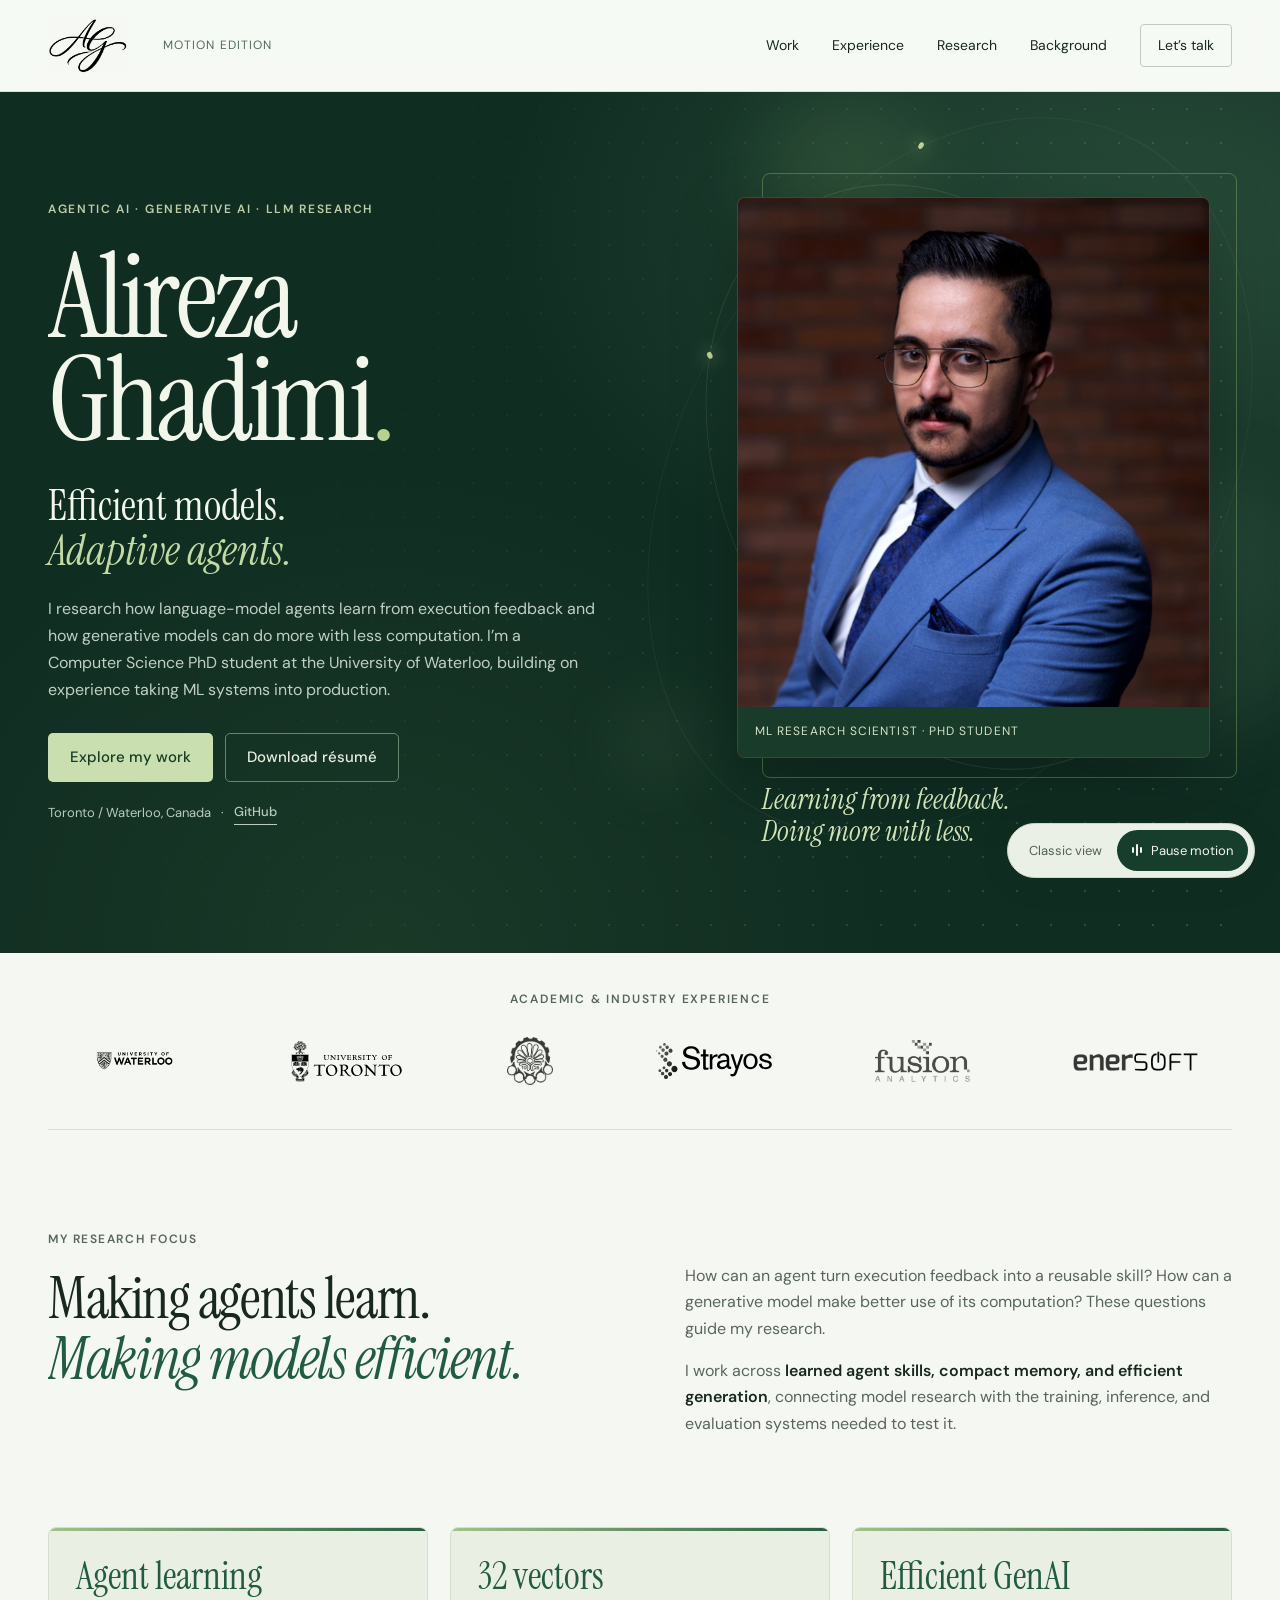
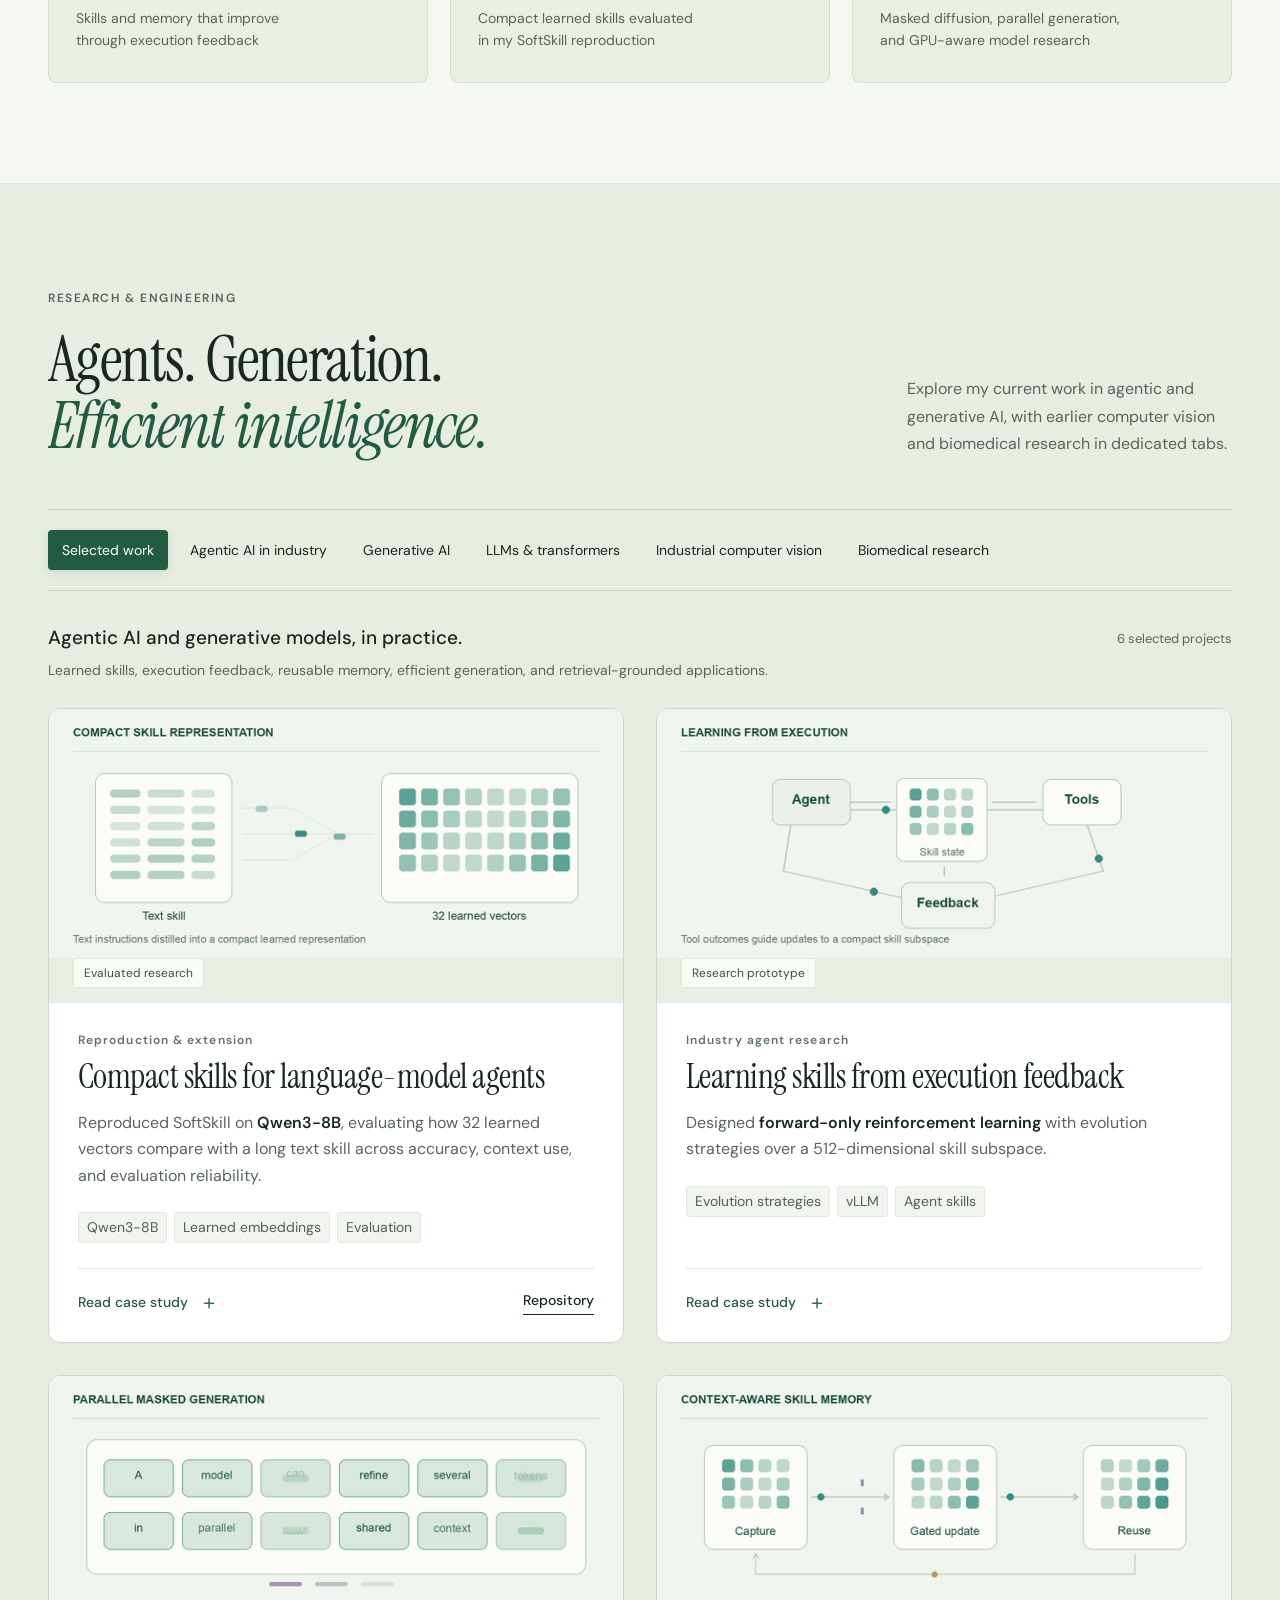
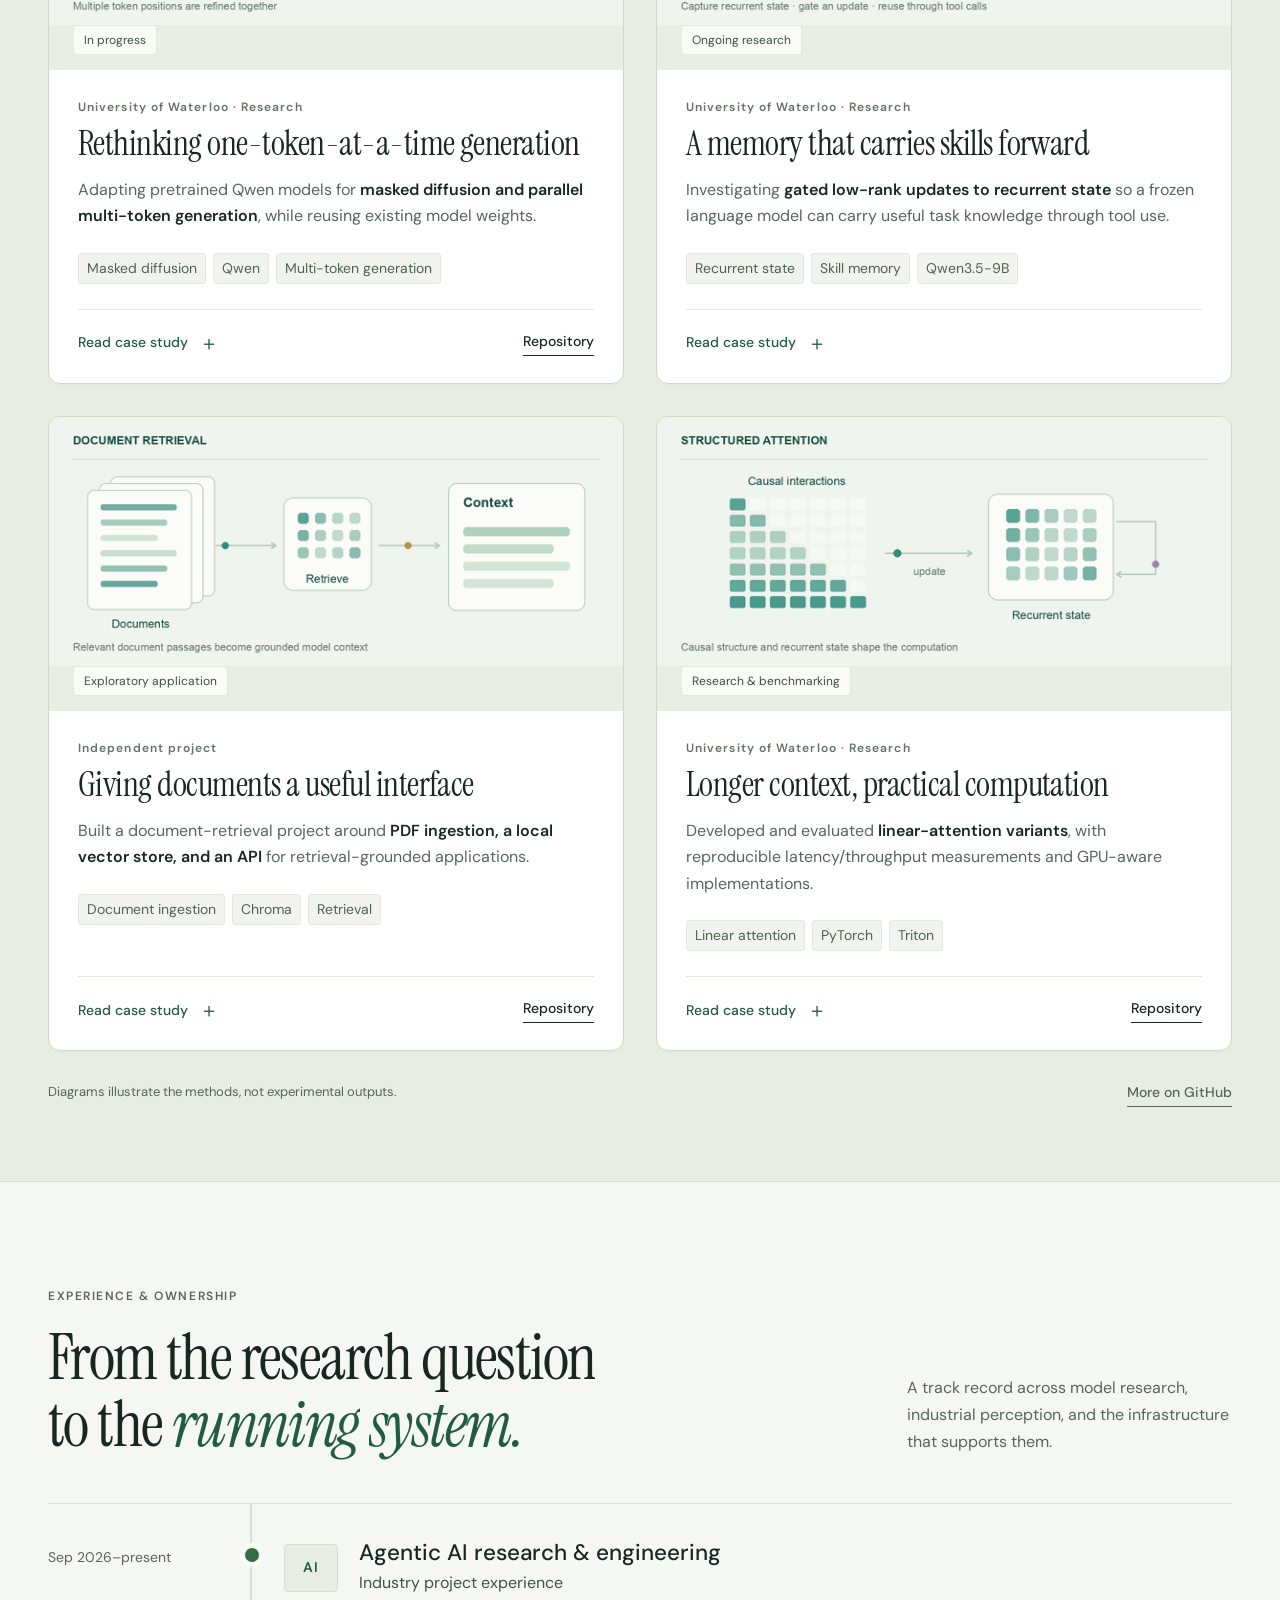
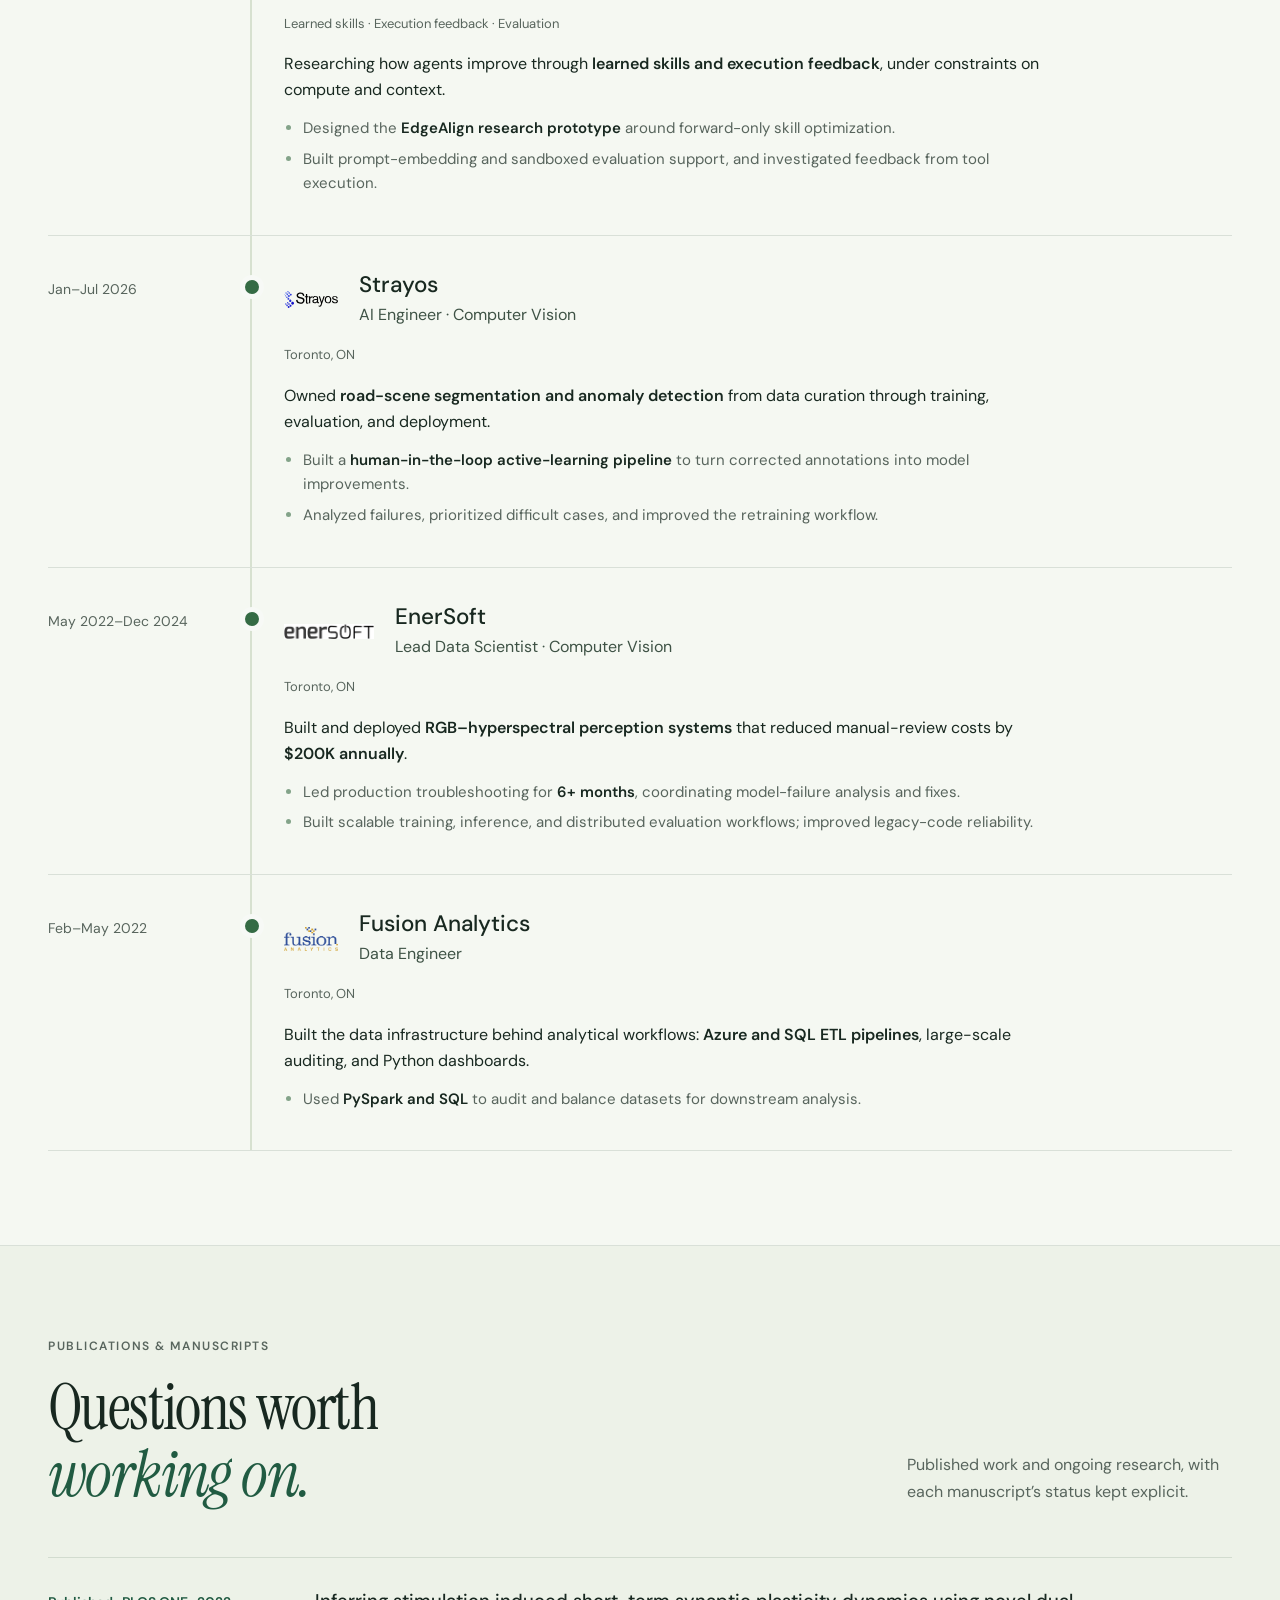
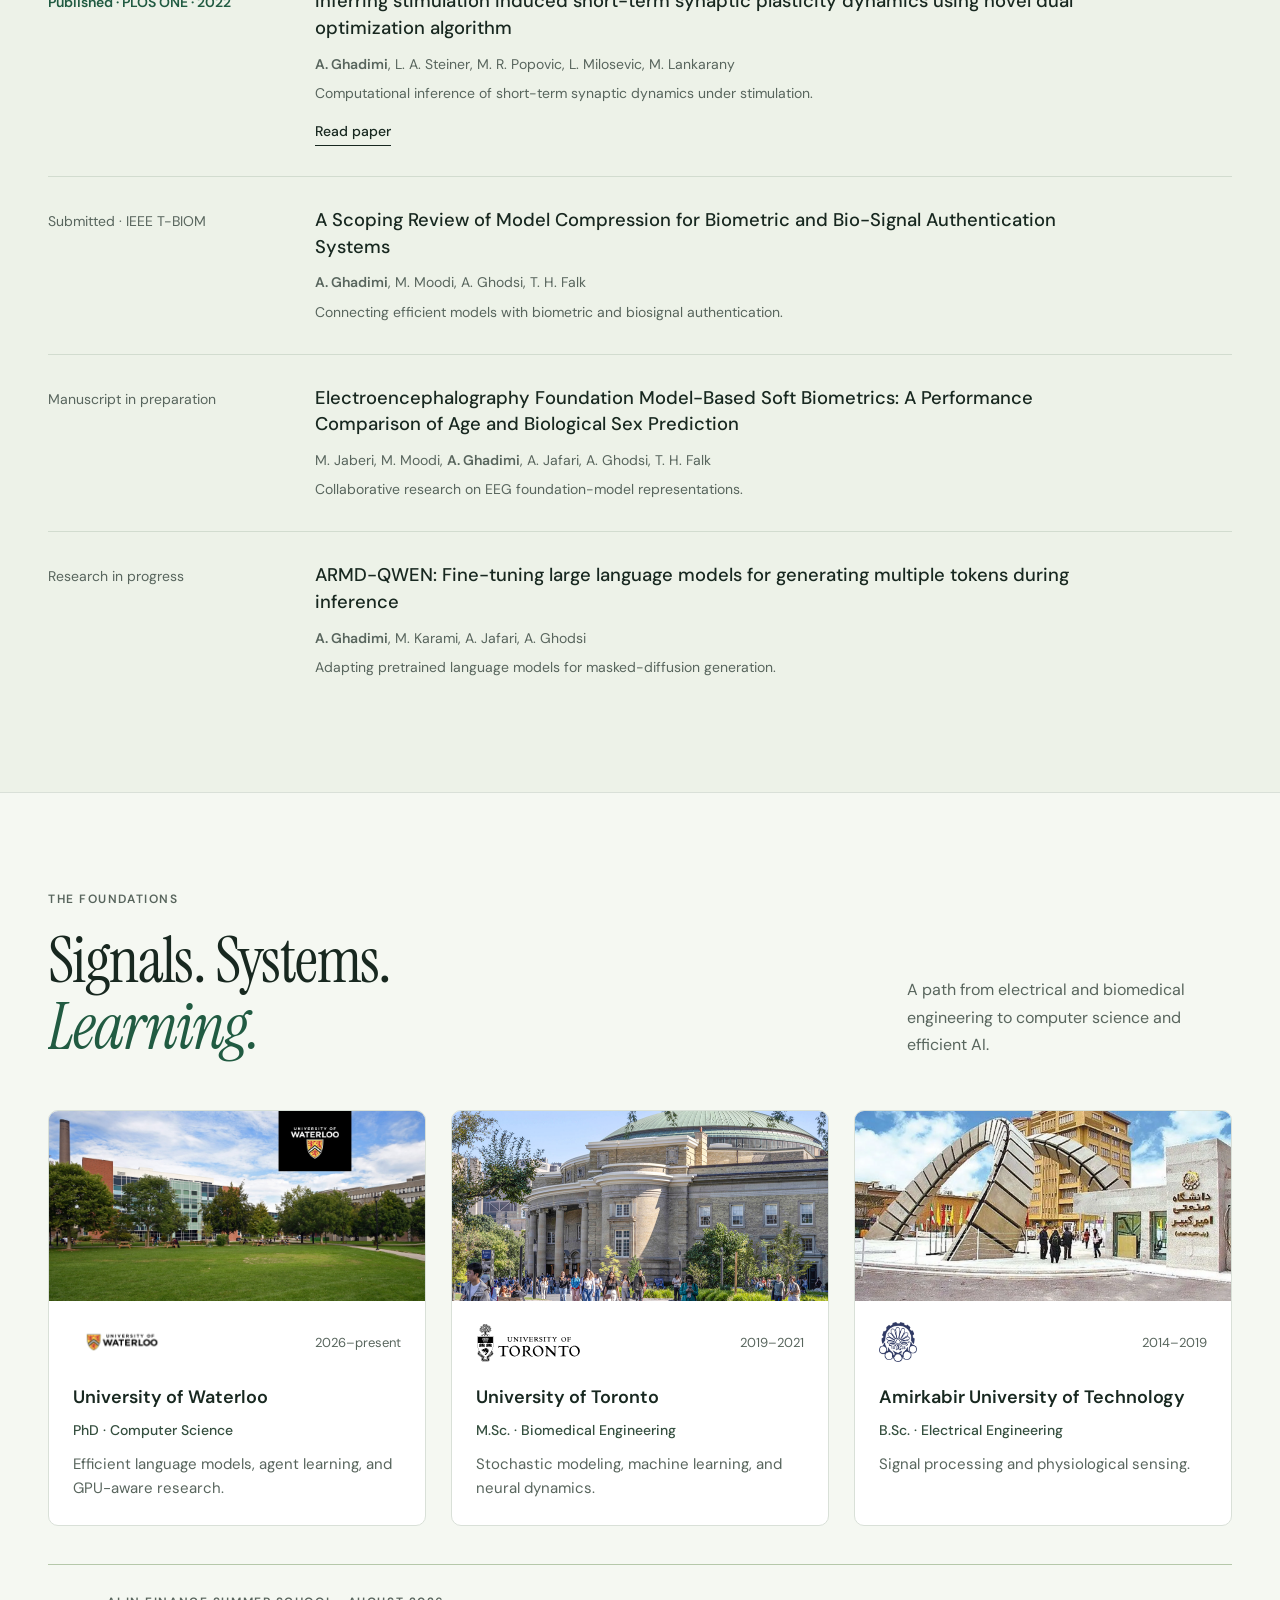
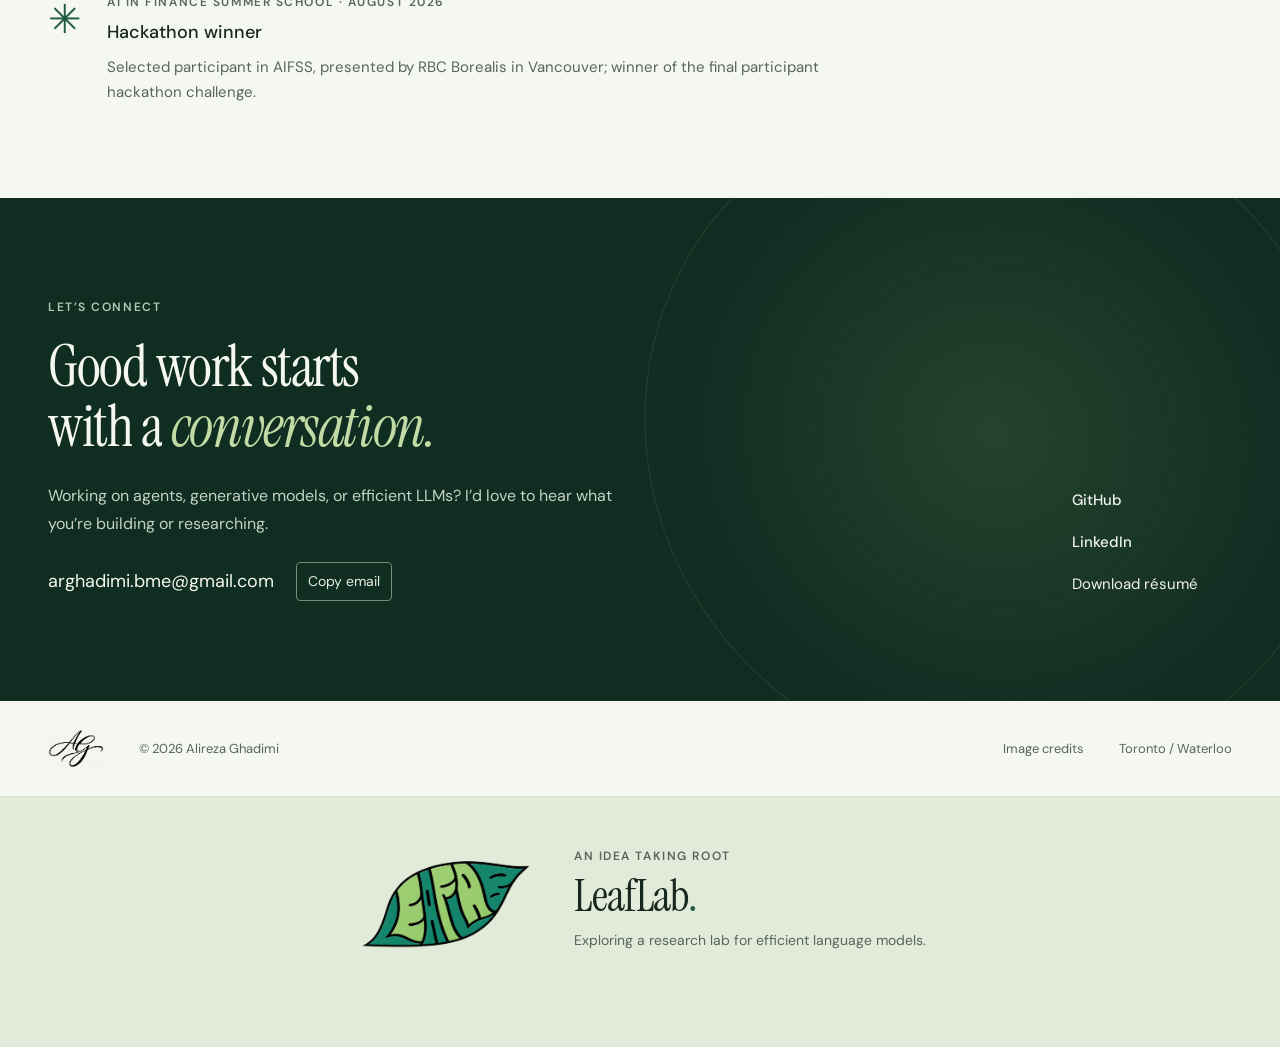
==== animated/index.html @ ed12e133 "Add separate animated portfolio with 15 project GIFs" ====
<!doctype html>
<html lang="en"><head><meta charset="utf-8"><meta name="viewport" content="width=device-width,initial-scale=1"><meta name="theme-color" content="#f7f9f6"><meta name="description" content="Alireza Ghadimi: agentic AI, generative models, and efficient LLM research. Waterloo Computer Science PhD student studying learned agent skills, execution feedback, and multi-token generation."><meta property="og:title" content="Alireza Ghadimi — Agentic AI & Generative Models"><meta property="og:description" content="Efficient models. Adaptive agents. Research on agent learning, compact skills, and generative AI at the University of Waterloo."><meta property="og:type" content="website"><meta property="og:url" content="https://alireza-ghadimi.github.io/"><meta property="og:image" content="https://alireza-ghadimi.github.io/assets/alireza-portrait-original.jpg"><link rel="canonical" href="https://alireza-ghadimi.github.io/"><title>Alireza Ghadimi — Motion Edition</title><link rel="icon" href="../assets/favicon.svg" type="image/svg+xml"><link rel="preload" href="../assets/fonts/instrument-serif-normal-400.woff" as="font" type="font/woff" crossorigin><link rel="stylesheet" href="../assets/fonts/fonts.css"><link rel="stylesheet" href="../styles.css?v=6ceba1cffa"><script src="../app.js?v=fbb8f69c71" defer></script><script type="application/ld+json">{"@context": "https://schema.org", "@type": "Person", "name": "Alireza Ghadimi", "url": "https://alireza-ghadimi.github.io/", "jobTitle": "ML Research Scientist and Computer Science PhD Student", "sameAs": ["https://github.com/Alireza-Ghadimi", "https://www.linkedin.com/in/Alireza-Ghadimi"], "affiliation": {"@type": "CollegeOrUniversity", "name": "University of Waterloo"}}</script><link rel="stylesheet" href="../motion.css?v=b6b57973a4"><script src="../motion.js?v=85cd6be59a" defer></script><meta name="robots" content="noindex,follow"></head>
<body class="motion-edition"><a class="skip-link" href="#main">Skip to content</a>
<header class="site-header"><div class="container header-inner"><span class="edition-label">Motion edition</span><a class="brand" href="#about" aria-label="Alireza Ghadimi home"><span class="signature-mark"><img src="../assets/ag-signature.png" width="1254" height="1254" alt=""></span></a><button class="menu-toggle" type="button" aria-expanded="false" aria-controls="main-nav">Menu <span aria-hidden="true">☰</span></button><nav id="main-nav" aria-label="Main navigation"><a href="#work">Work</a><a href="#experience">Experience</a><a href="#research">Research</a><a href="#background">Background</a><a class="nav-contact" href="#contact">Let’s talk</a></nav></div></header><div class="reading-progress" aria-hidden="true"><span></span></div><aside class="motion-controls" aria-label="Display options"><a href="../">Classic view</a><button type="button" id="motion-toggle" aria-pressed="false"><span class="motion-symbol" aria-hidden="true"><i></i><i></i><i></i></span><span class="motion-toggle-label">Pause motion</span></button></aside>
<main id="main"><section class="hero container" id="about" aria-labelledby="hero-title"><div class="hero-atmosphere" aria-hidden="true"><div class="hero-orbits"><span></span><span></span><span></span><b></b><b></b><b></b></div></div><div class="hero-copy"><p class="overline hero-overline"><span aria-hidden="true"></span>AGENTIC AI · GENERATIVE AI · LLM RESEARCH</p><h1 id="hero-title"><span class="name-line"><span>Alireza</span></span>
<span class="name-line"><span>Ghadimi<b>.</b></span></span></h1><p class="hero-thesis">Efficient models.<br> <em>Adaptive agents.</em></p><p class="hero-bio">I research how language-model agents learn from execution feedback and how generative models can do more with less computation. I’m a Computer Science PhD student at the University of Waterloo, building on experience taking ML systems into production.</p><div class="hero-actions"><a class="button button-green" href="#work">Explore my work</a><a class="button button-outline" href="../assets/Alireza-Ghadimi-Resume.pdf?v=89367397e36b" download>Download résumé</a></div><p class="hero-location">Toronto / Waterloo, Canada <span aria-hidden="true">·</span> <a class="text-link" href="https://github.com/Alireza-Ghadimi" target="_blank" rel="noopener noreferrer">GitHub</a></p></div><div class="portrait-area"><div class="portrait-frame"><svg class="portrait" viewBox="440 270 1480 1470" preserveAspectRatio="xMidYMin slice" role="img" aria-labelledby="portrait-title"><title id="portrait-title">Alireza Ghadimi in a blue suit, cropped to his head and upper torso</title><image href="../assets/alireza-portrait-original.jpg" width="2080" height="3120"/></svg><div class="portrait-caption"><span>ML RESEARCH SCIENTIST · PHD STUDENT</span><span aria-hidden="true">AG / 2026</span></div></div><p class="portrait-note">Learning from feedback.<br>Doing more with less.</p><span class="portrait-outline" aria-hidden="true"></span></div></section>
<section class="affiliations container" aria-label="Academic and industry background"><p class="overline">ACADEMIC & INDUSTRY EXPERIENCE</p><div class="logo-strip"><img src="../assets/institution-waterloo-logo.png" class="logo-waterloo" alt="Waterloo" loading="lazy"><img src="../assets/institution-toronto-logo.svg" class="logo-toronto" alt="University of Toronto" loading="lazy"><img src="../assets/institution-amirkabir-logo.png" class="logo-amirkabir" alt="Amirkabir University" loading="lazy"><img src="../assets/company-strayos-logo.svg" class="logo-strayos" alt="Strayos" loading="lazy"><img src="../assets/company-fusion-logo.png" class="logo-fusion" alt="Fusion Analytics" loading="lazy"><img src="../assets/company-enersoft-logo.png" class="logo-enersoft" alt="EnerSoft" loading="lazy"></div></section>
<section class="perspective container" aria-labelledby="perspective-title"><div><p class="overline">MY RESEARCH FOCUS</p><h2 id="perspective-title">Making agents learn.<br><em>Making models efficient.</em></h2></div><div class="perspective-copy"><p>How can an agent turn execution feedback into a reusable skill? How can a generative model make better use of its computation? These questions guide my research.</p><p>I work across <strong>learned agent skills, compact memory, and efficient generation</strong>, connecting model research with the training, inference, and evaluation systems needed to test it.</p></div></section>
<section class="impact-strip container" aria-label="Selected experience highlights"><div><strong>Agent learning</strong><span>Skills and memory that improve<br>through execution feedback</span></div><div><strong>32 vectors</strong><span>Compact learned skills evaluated<br>in my SoftSkill reproduction</span></div><div><strong>Efficient GenAI</strong><span>Masked diffusion, parallel generation,<br>and GPU-aware model research</span></div></section>
<section class="work-section" id="work" aria-labelledby="work-title"><div class="container"><div class="section-heading"><div><p class="overline">RESEARCH & ENGINEERING</p><h2 id="work-title">Agents. Generation.<br><em>Efficient intelligence.</em></h2></div><p class="section-description">Explore my current work in agentic and generative AI, with earlier computer vision and biomedical research in dedicated tabs.</p></div><div class="work-tabs" role="tablist" aria-label="Explore work by domain"><button id="tab-selected" type="button" role="tab" aria-selected="true" aria-controls="work-panel" tabindex="0" data-filter="selected">Selected work</button><button id="tab-agents" type="button" role="tab" aria-selected="false" aria-controls="work-panel" tabindex="-1" data-filter="agents">Agentic AI in industry</button><button id="tab-genai" type="button" role="tab" aria-selected="false" aria-controls="work-panel" tabindex="-1" data-filter="genai">Generative AI</button><button id="tab-llm" type="button" role="tab" aria-selected="false" aria-controls="work-panel" tabindex="-1" data-filter="llm">LLMs &amp; transformers</button><button id="tab-vision" type="button" role="tab" aria-selected="false" aria-controls="work-panel" tabindex="-1" data-filter="vision">Industrial computer vision</button><button id="tab-biomedical" type="button" role="tab" aria-selected="false" aria-controls="work-panel" tabindex="-1" data-filter="biomedical">Biomedical research</button></div><div class="work-intro"><div><h3 id="domain-title">Agentic AI and generative models, in practice.</h3><p id="domain-description">Learned skills, execution feedback, reusable memory, efficient generation, and retrieval-grounded applications.</p></div><span id="work-count" role="status">6 selected projects</span></div><div id="work-panel" role="tabpanel" aria-labelledby="tab-selected" tabindex="0"><div class="work-grid"><article class="work-card" data-category="agents llm" data-featured="true" >
      <div class="work-art"><img class="project-motion" src="../assets/project-motion/softskill.png" data-poster="../assets/project-motion/softskill.png" data-gif="../assets/project-motion/softskill.gif" width="600" height="260" alt="" loading="lazy" decoding="async"><span class="project-status">Evaluated research</span></div>
      <div class="work-card-body"><p class="overline work-context">Reproduction &amp; extension</p><h3>Compact skills for language-model agents</h3><p class="work-summary">Reproduced SoftSkill on <strong>Qwen3-8B</strong>, evaluating how 32 learned vectors compare with a long text skill across accuracy, context use, and evaluation reliability.</p>
      <ul class="tags" aria-label="Methods"><li>Qwen3-8B</li><li>Learned embeddings</li><li>Evaluation</li></ul>
      <div class="work-links"><button type="button" class="case-link" data-case="softskill" aria-haspopup="dialog" aria-label="Read case study: SoftSkill on Qwen3-8B">Read case study<span aria-hidden="true">＋</span></button><a class="text-link" href="https://github.com/Alireza-Ghadimi/SoftSkill" target="_blank" rel="noopener noreferrer">Repository</a></div></div></article><article class="work-card" data-category="agents" data-featured="true" >
      <div class="work-art"><img class="project-motion" src="../assets/project-motion/edgealign.png" data-poster="../assets/project-motion/edgealign.png" data-gif="../assets/project-motion/edgealign.gif" width="600" height="260" alt="" loading="lazy" decoding="async"><span class="project-status">Research prototype</span></div>
      <div class="work-card-body"><p class="overline work-context">Industry agent research</p><h3>Learning skills from execution feedback</h3><p class="work-summary">Designed <strong>forward-only reinforcement learning</strong> with evolution strategies over a 512-dimensional skill subspace.</p>
      <ul class="tags" aria-label="Methods"><li>Evolution strategies</li><li>vLLM</li><li>Agent skills</li></ul>
      <div class="work-links"><button type="button" class="case-link" data-case="edgealign" aria-haspopup="dialog" aria-label="Read case study: EdgeAlign">Read case study<span aria-hidden="true">＋</span></button></div></div></article><article class="work-card" data-category="llm genai" data-featured="true" >
      <div class="work-art"><img class="project-motion" src="../assets/project-motion/armd.png" data-poster="../assets/project-motion/armd.png" data-gif="../assets/project-motion/armd.gif" width="600" height="260" alt="" loading="lazy" decoding="async"><span class="project-status">In progress</span></div>
      <div class="work-card-body"><p class="overline work-context">University of Waterloo · Research</p><h3>Rethinking one-token-at-a-time generation</h3><p class="work-summary">Adapting pretrained Qwen models for <strong>masked diffusion and parallel multi-token generation</strong>, while reusing existing model weights.</p>
      <ul class="tags" aria-label="Methods"><li>Masked diffusion</li><li>Qwen</li><li>Multi-token generation</li></ul>
      <div class="work-links"><button type="button" class="case-link" data-case="armd" aria-haspopup="dialog" aria-label="Read case study: ARMD-QWEN">Read case study<span aria-hidden="true">＋</span></button><a class="text-link" href="https://github.com/Alireza-Ghadimi/QWEN-ARMDE" target="_blank" rel="noopener noreferrer">Repository</a></div></div></article><article class="work-card" data-category="agents llm" data-featured="true" >
      <div class="work-art"><img class="project-motion" src="../assets/project-motion/skill-memory.png" data-poster="../assets/project-motion/skill-memory.png" data-gif="../assets/project-motion/skill-memory.gif" width="600" height="260" alt="" loading="lazy" decoding="async"><span class="project-status">Ongoing research</span></div>
      <div class="work-card-body"><p class="overline work-context">University of Waterloo · Research</p><h3>A memory that carries skills forward</h3><p class="work-summary">Investigating <strong>gated low-rank updates to recurrent state</strong> so a frozen language model can carry useful task knowledge through tool use.</p>
      <ul class="tags" aria-label="Methods"><li>Recurrent state</li><li>Skill memory</li><li>Qwen3.5-9B</li></ul>
      <div class="work-links"><button type="button" class="case-link" data-case="skill-memory" aria-haspopup="dialog" aria-label="Read case study: Context-aware skill memory">Read case study<span aria-hidden="true">＋</span></button></div></div></article><article class="work-card" data-category="genai" data-featured="true" >
      <div class="work-art"><img class="project-motion" src="../assets/project-motion/document-rag.png" data-poster="../assets/project-motion/document-rag.png" data-gif="../assets/project-motion/document-rag.gif" width="600" height="260" alt="" loading="lazy" decoding="async"><span class="project-status">Exploratory application</span></div>
      <div class="work-card-body"><p class="overline work-context">Independent project</p><h3>Giving documents a useful interface</h3><p class="work-summary">Built a document-retrieval project around <strong>PDF ingestion, a local vector store, and an API</strong> for retrieval-grounded applications.</p>
      <ul class="tags" aria-label="Methods"><li>Document ingestion</li><li>Chroma</li><li>Retrieval</li></ul>
      <div class="work-links"><button type="button" class="case-link" data-case="document-rag" aria-haspopup="dialog" aria-label="Read case study: Intelligent document RAG">Read case study<span aria-hidden="true">＋</span></button><a class="text-link" href="https://github.com/Alireza-Ghadimi/intelligent-doc-rag" target="_blank" rel="noopener noreferrer">Repository</a></div></div></article><article class="work-card" data-category="llm" data-featured="true" >
      <div class="work-art"><img class="project-motion" src="../assets/project-motion/linear-attention.png" data-poster="../assets/project-motion/linear-attention.png" data-gif="../assets/project-motion/linear-attention.gif" width="600" height="260" alt="" loading="lazy" decoding="async"><span class="project-status">Research &amp; benchmarking</span></div>
      <div class="work-card-body"><p class="overline work-context">University of Waterloo · Research</p><h3>Longer context, practical computation</h3><p class="work-summary">Developed and evaluated <strong>linear-attention variants</strong>, with reproducible latency/throughput measurements and GPU-aware implementations.</p>
      <ul class="tags" aria-label="Methods"><li>Linear attention</li><li>PyTorch</li><li>Triton</li></ul>
      <div class="work-links"><button type="button" class="case-link" data-case="linear-attention" aria-haspopup="dialog" aria-label="Read case study: Linear attention &amp; GPU execution">Read case study<span aria-hidden="true">＋</span></button><a class="text-link" href="https://github.com/Alireza-Ghadimi/flash-linear-attention" target="_blank" rel="noopener noreferrer">Repository</a></div></div></article><article class="work-card" data-category="vision" data-featured="false" hidden>
      <div class="work-art"><img class="project-motion" src="../assets/project-motion/multimodal.png" data-poster="../assets/project-motion/multimodal.png" data-gif="../assets/project-motion/multimodal.gif" width="600" height="260" alt="" loading="lazy" decoding="async"><span class="project-status">Production ML</span></div>
      <div class="work-card-body"><p class="overline work-context">EnerSoft · Industry</p><h3>Seeing beyond RGB</h3><p class="work-summary">Built <strong>RGB–hyperspectral perception</strong> systems and sensor-fusion workflows that reduced manual-review costs by <strong>$200K annually</strong>.</p>
      <ul class="tags" aria-label="Methods"><li>Sensor fusion</li><li>U-Net</li><li>Hyperspectral learning</li></ul>
      <div class="work-links"><button type="button" class="case-link" data-case="multimodal" aria-haspopup="dialog" aria-label="Read case study: Multimodal industrial perception">Read case study<span aria-hidden="true">＋</span></button></div></div></article><article class="work-card" data-category="vision" data-featured="false" hidden>
      <div class="work-art"><img class="project-motion" src="../assets/project-motion/road-vision.png" data-poster="../assets/project-motion/road-vision.png" data-gif="../assets/project-motion/road-vision.gif" width="600" height="260" alt="" loading="lazy" decoding="async"><span class="project-status">End-to-end model ownership</span></div>
      <div class="work-card-body"><p class="overline work-context">Strayos · Industry</p><h3>From road imagery to actionable inspection</h3><p class="work-summary">Owned <strong>road-scene segmentation and anomaly detection</strong> from data curation to deployment, with human feedback driving model improvement.</p>
      <ul class="tags" aria-label="Methods"><li>ResUNet</li><li>SAM3D</li><li>Active learning</li></ul>
      <div class="work-links"><button type="button" class="case-link" data-case="road-vision" aria-haspopup="dialog" aria-label="Read case study: Road segmentation &amp; active learning">Read case study<span aria-hidden="true">＋</span></button></div></div></article><article class="work-card" data-category="biomedical" data-featured="false" hidden>
      <div class="work-art"><img class="project-motion" src="../assets/project-motion/neural-dynamics.png" data-poster="../assets/project-motion/neural-dynamics.png" data-gif="../assets/project-motion/neural-dynamics.gif" width="600" height="260" alt="" loading="lazy" decoding="async"><span class="project-status">Published · PLOS ONE</span></div>
      <div class="work-card-body"><p class="overline work-context">University of Toronto · Research</p><h3>Inferring the dynamics behind neural signals</h3><p class="work-summary">Developed a <strong>computational modeling and inference framework</strong> for short-term synaptic plasticity during deep brain stimulation.</p>
      <ul class="tags" aria-label="Methods"><li>Neural dynamics</li><li>Dual optimization</li><li>Signal processing</li></ul>
      <div class="work-links"><button type="button" class="case-link" data-case="neural-dynamics" aria-haspopup="dialog" aria-label="Read case study: Synaptic dynamics &amp; deep brain stimulation">Read case study<span aria-hidden="true">＋</span></button><a class="text-link" href="https://journals.plos.org/plosone/article?id=10.1371/journal.pone.0273699" target="_blank" rel="noopener noreferrer">Paper</a></div></div></article><article class="work-card" data-category="biomedical" data-featured="false" hidden>
      <div class="work-art"><img class="project-motion" src="../assets/project-motion/eeg.png" data-poster="../assets/project-motion/eeg.png" data-gif="../assets/project-motion/eeg.gif" width="600" height="260" alt="" loading="lazy" decoding="async"><span class="project-status">Research</span></div>
      <div class="work-card-body"><p class="overline work-context">Biomedical machine learning</p><h3>Learning identity from EEG</h3><p class="work-summary">Designed a <strong>contrastive learning objective</strong> for identity-discriminative EEG representations and genuine-user versus impostor separation.</p>
      <ul class="tags" aria-label="Methods"><li>EEG</li><li>Contrastive learning</li><li>Authentication</li></ul>
      <div class="work-links"><button type="button" class="case-link" data-case="eeg" aria-haspopup="dialog" aria-label="Read case study: Contrastive EEG representations">Read case study<span aria-hidden="true">＋</span></button></div></div></article><article class="work-card" data-category="biomedical" data-featured="false" hidden>
      <div class="work-art"><img class="project-motion" src="../assets/project-motion/physiological-sensing.png" data-poster="../assets/project-motion/physiological-sensing.png" data-gif="../assets/project-motion/physiological-sensing.gif" width="600" height="260" alt="" loading="lazy" decoding="async"><span class="project-status">Prototype &amp; signal research</span></div>
      <div class="work-card-body"><p class="overline work-context">Academic engineering projects</p><h3>From physiological signals to working prototypes</h3><p class="work-summary">Combined <strong>adaptive filtering, Kalman methods, and wearable sensing</strong> across maternal–fetal ECG separation and an ECG–PPG prototype.</p>
      <ul class="tags" aria-label="Methods"><li>ECG / PPG</li><li>Kalman filtering</li><li>Embedded sensing</li></ul>
      <div class="work-links"><button type="button" class="case-link" data-case="physiological-sensing" aria-haspopup="dialog" aria-label="Read case study: ECG, PPG &amp; signal separation">Read case study<span aria-hidden="true">＋</span></button></div></div></article><article class="work-card" data-category="genai" data-featured="false" hidden>
      <div class="work-art"><img class="project-motion" src="../assets/project-motion/colorization.png" data-poster="../assets/project-motion/colorization.png" data-gif="../assets/project-motion/colorization.gif" width="600" height="260" alt="" loading="lazy" decoding="async"><span class="project-status">Experiment</span></div>
      <div class="work-card-body"><p class="overline work-context">Deep-learning coursework</p><h3>Learning to add color</h3><p class="work-summary">Implemented a <strong>conditional GAN in PyTorch</strong> for image colorization, connecting representation learning with image-to-image generation.</p>
      <ul class="tags" aria-label="Methods"><li>Conditional GAN</li><li>PyTorch</li><li>Image-to-image</li></ul>
      <div class="work-links"><button type="button" class="case-link" data-case="colorization" aria-haspopup="dialog" aria-label="Read case study: Conditional image generation">Read case study<span aria-hidden="true">＋</span></button></div></div></article><article class="work-card" data-category="genai vision" data-featured="false" hidden>
      <div class="work-art"><img class="project-motion" src="../assets/project-motion/geological-generation.png" data-poster="../assets/project-motion/geological-generation.png" data-gif="../assets/project-motion/geological-generation.gif" width="600" height="260" alt="" loading="lazy" decoding="async"><span class="project-status">Exploratory project</span></div>
      <div class="work-card-body"><p class="overline work-context">Generative vision experiments</p><h3>Exploring generative data for perception</h3><p class="work-summary">Explored <strong>conditional generative models</strong> for augmenting hyperspectral geological imagery used in perception workflows.</p>
      <ul class="tags" aria-label="Methods"><li>Conditional generation</li><li>Hyperspectral data</li><li>Augmentation</li></ul>
      <div class="work-links"><button type="button" class="case-link" data-case="geological-generation" aria-haspopup="dialog" aria-label="Read case study: Hyperspectral image augmentation">Read case study<span aria-hidden="true">＋</span></button></div></div></article><article class="work-card" data-category="vision" data-featured="false" hidden>
      <div class="work-art"><img class="project-motion" src="../assets/project-motion/face-representations.png" data-poster="../assets/project-motion/face-representations.png" data-gif="../assets/project-motion/face-representations.gif" width="600" height="260" alt="" loading="lazy" decoding="async"><span class="project-status">Implementation &amp; ablations</span></div>
      <div class="work-card-body"><p class="overline work-context">Open-source experiments</p><h3>Representations across pose and appearance</h3><p class="work-summary">Combined <strong>RGB inputs and landmark heatmaps</strong> in face-recognition experiments, with pose, image quality, and baseline comparisons.</p>
      <ul class="tags" aria-label="Methods"><li>ResNet-50</li><li>MediaPipe</li><li>ArcFace / CosFace</li></ul>
      <div class="work-links"><button type="button" class="case-link" data-case="face-representations" aria-haspopup="dialog" aria-label="Read case study: Faces, landmarks &amp; heatmaps">Read case study<span aria-hidden="true">＋</span></button><a class="text-link" href="https://github.com/Alireza-Ghadimi/face-rec-heatmaps" target="_blank" rel="noopener noreferrer">Repository</a></div></div></article><article class="work-card" data-category="vision" data-featured="false" hidden>
      <div class="work-art"><img class="project-motion" src="../assets/project-motion/mlops.png" data-poster="../assets/project-motion/mlops.png" data-gif="../assets/project-motion/mlops.gif" width="600" height="260" alt="" loading="lazy" decoding="async"><span class="project-status">Working implementation</span></div>
      <div class="work-card-body"><p class="overline work-context">ML engineering project</p><h3>Making a model reproducible to run</h3><p class="work-summary">Packaged a vision model as a <strong>containerized FastAPI service</strong> with automated checks and reproducible deployment workflows.</p>
      <ul class="tags" aria-label="Methods"><li>FastAPI</li><li>Docker</li><li>GitHub Actions</li></ul>
      <div class="work-links"><button type="button" class="case-link" data-case="mlops" aria-haspopup="dialog" aria-label="Read case study: MLOps vision service">Read case study<span aria-hidden="true">＋</span></button><a class="text-link" href="https://github.com/Alireza-Ghadimi/mlops-vision-service" target="_blank" rel="noopener noreferrer">Repository</a></div></div></article></div></div><div class="work-footer"><span>Diagrams illustrate the methods, not experimental outputs.</span><a class="text-link" href="https://github.com/Alireza-Ghadimi?tab=repositories" target="_blank" rel="noopener noreferrer">More on GitHub</a></div><noscript><style>.work-card[hidden]{display:flex!important}.work-tabs,.case-link,#work-count{display:none}.work-intro{display:none}</style><p class="noscript-note">All projects are shown. Enable JavaScript for category filters and detailed case studies.</p></noscript></div></section>
<section class="experience-section container" id="experience" aria-labelledby="experience-title"><div class="section-heading"><div><p class="overline">EXPERIENCE & OWNERSHIP</p><h2 id="experience-title">From the research question<br>to the <em>running system.</em></h2></div><p class="section-description">A track record across model research, industrial perception, and the infrastructure that supports them.</p></div><div class="experience-list"><article class="experience-row"><div class="experience-date">Sep 2026–present</div><div class="experience-main"><div class="experience-title"><span class="experience-monogram" aria-hidden="true">AI</span><div><h3>Agentic AI research &amp; engineering</h3><p>Industry project experience</p></div></div><p class="experience-meta">Learned skills · Execution feedback · Evaluation</p><p class="experience-summary">Researching how agents improve through <strong>learned skills and execution feedback</strong>, under constraints on compute and context.</p><ul><li>Designed the <strong>EdgeAlign research prototype</strong> around forward-only skill optimization.</li><li>Built prompt-embedding and sandboxed evaluation support, and investigated feedback from tool execution.</li></ul></div></article><article class="experience-row"><div class="experience-date">Jan–Jul 2026</div><div class="experience-main"><div class="experience-title"><img src="../assets/company-strayos-logo.svg" alt="" loading="lazy"><div><h3>Strayos</h3><p>AI Engineer · Computer Vision</p></div></div><p class="experience-meta">Toronto, ON</p><p class="experience-summary">Owned <strong>road-scene segmentation and anomaly detection</strong> from data curation through training, evaluation, and deployment.</p><ul><li>Built a <strong>human-in-the-loop active-learning pipeline</strong> to turn corrected annotations into model improvements.</li><li>Analyzed failures, prioritized difficult cases, and improved the retraining workflow.</li></ul></div></article><article class="experience-row"><div class="experience-date">May 2022–Dec 2024</div><div class="experience-main"><div class="experience-title"><img src="../assets/company-enersoft-logo.png" alt="" loading="lazy"><div><h3>EnerSoft</h3><p>Lead Data Scientist · Computer Vision</p></div></div><p class="experience-meta">Toronto, ON</p><p class="experience-summary">Built and deployed <strong>RGB–hyperspectral perception systems</strong> that reduced manual-review costs by <strong>$200K annually</strong>.</p><ul><li>Led production troubleshooting for <strong>6+ months</strong>, coordinating model-failure analysis and fixes.</li><li>Built scalable training, inference, and distributed evaluation workflows; improved legacy-code reliability.</li></ul></div></article><article class="experience-row"><div class="experience-date">Feb–May 2022</div><div class="experience-main"><div class="experience-title"><img src="../assets/company-fusion-logo.png" alt="" loading="lazy"><div><h3>Fusion Analytics</h3><p>Data Engineer</p></div></div><p class="experience-meta">Toronto, ON</p><p class="experience-summary">Built the data infrastructure behind analytical workflows: <strong>Azure and SQL ETL pipelines</strong>, large-scale auditing, and Python dashboards.</p><ul><li>Used <strong>PySpark and SQL</strong> to audit and balance datasets for downstream analysis.</li></ul></div></article></div></section>
<section class="research-section" id="research" aria-labelledby="research-title"><div class="container"><div class="section-heading"><div><p class="overline">PUBLICATIONS & MANUSCRIPTS</p><h2 id="research-title">Questions worth<br><em>working on.</em></h2></div><p class="section-description">Published work and ongoing research, with each manuscript’s status kept explicit.</p></div><div class="publication-list"><article class="publication published"><p class="paper-status">Published · PLOS ONE · 2022</p><div><h3><a href="https://journals.plos.org/plosone/article?id=10.1371/journal.pone.0273699" target="_blank" rel="noopener noreferrer">Inferring stimulation induced short-term synaptic plasticity dynamics using novel dual optimization algorithm</a></h3><p class="paper-authors"><strong>A. Ghadimi</strong>, L. A. Steiner, M. R. Popovic, L. Milosevic, M. Lankarany</p><p class="paper-summary">Computational inference of short-term synaptic dynamics under stimulation.</p><a class="text-link" href="https://journals.plos.org/plosone/article?id=10.1371/journal.pone.0273699" target="_blank" rel="noopener noreferrer">Read paper</a></div></article><article class="publication "><p class="paper-status">Submitted · IEEE T-BIOM</p><div><h3>A Scoping Review of Model Compression for Biometric and Bio-Signal Authentication Systems</h3><p class="paper-authors"><strong>A. Ghadimi</strong>, M. Moodi, A. Ghodsi, T. H. Falk</p><p class="paper-summary">Connecting efficient models with biometric and biosignal authentication.</p></div></article><article class="publication "><p class="paper-status">Manuscript in preparation</p><div><h3>Electroencephalography Foundation Model-Based Soft Biometrics: A Performance Comparison of Age and Biological Sex Prediction</h3><p class="paper-authors">M. Jaberi, M. Moodi, <strong>A. Ghadimi</strong>, A. Jafari, A. Ghodsi, T. H. Falk</p><p class="paper-summary">Collaborative research on EEG foundation-model representations.</p></div></article><article class="publication "><p class="paper-status">Research in progress</p><div><h3>ARMD-QWEN: Fine-tuning large language models for generating multiple tokens during inference</h3><p class="paper-authors"><strong>A. Ghadimi</strong>, M. Karami, A. Jafari, A. Ghodsi</p><p class="paper-summary">Adapting pretrained language models for masked-diffusion generation.</p></div></article></div></div></section>
<section class="background-section container" id="background" aria-labelledby="background-title"><div class="section-heading"><div><p class="overline">THE FOUNDATIONS</p><h2 id="background-title">Signals. Systems.<br><em>Learning.</em></h2></div><p class="section-description">A path from electrical and biomedical engineering to computer science and efficient AI.</p></div><div class="education-grid"><article class="education-card"><a href="https://uwaterloo.ca/" target="_blank" rel="noopener noreferrer" aria-label="Visit University of Waterloo"><img class="campus-photo" src="../assets/institution-waterloo-campus.jpg" alt="Mathematics 3 at the University of Waterloo" width="600" height="400" loading="lazy"></a><div class="education-body"><div class="education-top"><img class="education-logo logo-waterloo" src="../assets/institution-waterloo-logo.png" alt="" loading="lazy"><span>2026–present</span></div><h3>University of Waterloo</h3><p class="degree">PhD · Computer Science</p><p>Efficient language models, agent learning, and GPU-aware research.</p></div></article><article class="education-card"><a href="https://www.utoronto.ca/" target="_blank" rel="noopener noreferrer" aria-label="Visit University of Toronto"><img class="campus-photo" src="../assets/institution-toronto-campus.png" alt="Convocation Hall at the University of Toronto" width="600" height="400" loading="lazy"></a><div class="education-body"><div class="education-top"><img class="education-logo logo-toronto" src="../assets/institution-toronto-logo.svg" alt="" loading="lazy"><span>2019–2021</span></div><h3>University of Toronto</h3><p class="degree">M.Sc. · Biomedical Engineering</p><p>Stochastic modeling, machine learning, and neural dynamics.</p></div></article><article class="education-card"><a href="https://aut.ac.ir/" target="_blank" rel="noopener noreferrer" aria-label="Visit Amirkabir University of Technology"><img class="campus-photo" src="../assets/institution-amirkabir-campus.png" alt="The entrance of Amirkabir University of Technology" width="600" height="400" loading="lazy"></a><div class="education-body"><div class="education-top"><img class="education-logo logo-amirkabir" src="../assets/institution-amirkabir-logo.png" alt="" loading="lazy"><span>2014–2019</span></div><h3>Amirkabir University of Technology</h3><p class="degree">B.Sc. · Electrical Engineering</p><p>Signal processing and physiological sensing.</p></div></article></div><div class="award-note"><span class="award-symbol" aria-hidden="true">✳</span><div><p class="overline">AI IN FINANCE SUMMER SCHOOL · AUGUST 2026</p><h3>Hackathon winner</h3><p>Selected participant in AIFSS, presented by RBC Borealis in Vancouver; winner of the final participant hackathon challenge.</p></div></div></section>
<section class="contact-section" id="contact" aria-labelledby="contact-title"><div class="container contact-inner"><div><p class="overline">LET’S CONNECT</p><h2 id="contact-title">Good work starts<br>with a <em>conversation.</em></h2><p>Working on agents, generative models, or efficient LLMs? I’d love to hear what you’re building or researching.</p><div class="email-row"><a href="mailto:arghadimi.bme@gmail.com">arghadimi.bme@gmail.com</a><button type="button" class="copy-email" aria-label="Copy email address">Copy email</button><span id="copy-status" role="status" class="sr-only"></span></div></div><div class="contact-links"><a class="text-link" href="https://github.com/Alireza-Ghadimi" target="_blank" rel="noopener noreferrer">GitHub</a><a class="text-link" href="https://www.linkedin.com/in/Alireza-Ghadimi" target="_blank" rel="noopener noreferrer">LinkedIn</a><a href="../assets/Alireza-Ghadimi-Resume.pdf?v=89367397e36b" download>Download résumé</a></div></div></section></main>
<footer><div class="container footer-main"><a class="brand" href="#about" aria-label="Back to Alireza Ghadimi’s introduction"><span class="signature-mark"><img src="../assets/ag-signature.png" width="1254" height="1254" alt=""></span></a><p>© <span id="year">2026</span> Alireza Ghadimi</p><a href="credits.html">Image credits</a><span>Toronto / Waterloo</span></div><section class="leaflab-section" aria-labelledby="leaflab-title"><div class="container leaflab-inner"><img src="../assets/leaflab-logo-green-puzzle.png" width="1706" height="922" alt="LeafLab logo, a leaf formed from interlocking green letters" loading="lazy"><div><p class="overline">AN IDEA TAKING ROOT</p><h2 id="leaflab-title">LeafLab<span>.</span></h2><p>Exploring a research lab for efficient language models.</p></div></div></section></footer>
<dialog class="case-dialog" id="case-softskill" aria-labelledby="title-softskill"><button class="dialog-close" type="button" aria-label="Close case study">×</button><div class="dialog-inner"><p class="overline">Reproduction &amp; extension · Evaluated research</p><h2 id="title-softskill">SoftSkill on Qwen3-8B</h2><p class="dialog-lead">Reproduced SoftSkill on <strong>Qwen3-8B</strong>, evaluating how 32 learned vectors compare with a long text skill across accuracy, context use, and evaluation reliability.</p><section><h3>The question</h3><p>Long natural-language skill documents consume context. Can a compact learned representation retain their usefulness on a different language model?</p></section><section><h3>My contribution</h3><ul class="contribution-list"><li>Adapted the upstream SoftSkill research code to Qwen3-8B and compared learned skills, text instructions, and untrained initializations.</li><li>Reproduced the SearchQA comparison across three seeds and investigated the contribution of training versus initialization.</li><li>Identified a decoding-budget confound in LiveMath and documented the limits of a 200-question ToolQA pilot.</li></ul></section><div class="benchmark"><p class="overline">SEARCHQA · QWEN3-8B · TEST-HARD</p><table><caption>Accuracy in the public reproduction</caption><thead><tr><th scope="col">Method</th><th scope="col">Skill footprint</th><th scope="col">Accuracy</th></tr></thead><tbody><tr><th scope="row">No skill</th><td>0</td><td>67.9%</td></tr><tr><th scope="row">Text skill</th><td>1,995 tokens</td><td>71.7%</td></tr><tr class="best-result"><th scope="row">Trained soft skill</th><td>32 vectors</td><td>74.2 ± 0.3%</td></tr></tbody></table><p>SoftSkill result across three seeds. Skill footprint is the added instruction representation, not the entire model context.</p></div><section><h3>Evidence & current status</h3><p>The public repository reports 74.2 ± 0.3% SearchQA test-hard accuracy with 32 trained vectors, compared with 71.7% for a 1,995-token text skill and 67.9% without skills. This result is specific to that benchmark and evaluation setup.</p><p class="case-note">Reproduction and extension of Tao et al.’s SoftSkill method. The upstream method and code are credited in the repository; this is distinct from the EdgeAlign prototype.</p></section><div class="dialog-links"><a class="button button-green" href="https://github.com/Alireza-Ghadimi/SoftSkill" target="_blank" rel="noopener noreferrer">Code &amp; evaluation report</a></div></div></dialog><dialog class="case-dialog" id="case-edgealign" aria-labelledby="title-edgealign"><button class="dialog-close" type="button" aria-label="Close case study">×</button><div class="dialog-inner"><p class="overline">Industry agent research · Research prototype</p><h2 id="title-edgealign">EdgeAlign</h2><p class="dialog-lead">Designed <strong>forward-only reinforcement learning</strong> with evolution strategies over a 512-dimensional skill subspace.</p><section><h3>The question</h3><p>Agents need ways to improve after deployment under constraints on compute and context. Updating compact skill representations is one way to study improvement without changing the full model.</p></section><section><h3>My contribution</h3><ul class="contribution-list"><li>Designed gradient-free optimization of learned agent skills using evolution strategies in a 512-dimensional subspace.</li><li>Developed prompt-embedding and execution support around Qwen3-8B and vLLM.</li><li>Investigated user feedback and tool-call outcomes as signals for skill improvement.</li><li>Worked on sandboxed evaluation, truncation diagnostics, and training stability.</li></ul></section><section><h3>Evidence & current status</h3><p>Prototype work on learned skill optimization, runtime support, and execution-based evaluation.</p><p class="case-note">Forward-only optimization and SoftSkill reproduction are separate research efforts.</p></section><div class="dialog-links"></div></div></dialog><dialog class="case-dialog" id="case-armd" aria-labelledby="title-armd"><button class="dialog-close" type="button" aria-label="Close case study">×</button><div class="dialog-inner"><p class="overline">University of Waterloo · Research · In progress</p><h2 id="title-armd">ARMD-QWEN</h2><p class="dialog-lead">Adapting pretrained Qwen models for <strong>masked diffusion and parallel multi-token generation</strong>, while reusing existing model weights.</p><section><h3>The question</h3><p>Autoregressive generation proceeds one token at a time. Adapting a pretrained model to a masked-diffusion formulation offers a way to investigate parallel generation without starting training from scratch.</p></section><section><h3>My contribution</h3><ul class="contribution-list"><li>Adapting and fine-tuning Qwen-family models into an Auto-Regressive Masked Diffusion formulation.</li><li>Investigating parallel multi-token generation while preserving the value of pretrained weights.</li><li>Building on Karami and Ghodsi’s ARMD framework; the public QWEN-ARMDE repository provides related training and inference infrastructure.</li></ul></section><section><h3>Evidence & current status</h3><p>Ongoing research on masked-diffusion adaptation. The public QWEN-ARMDE repository contains related training and inference infrastructure.</p><p class="case-note">Building on Karami and Ghodsi’s Auto-Regressive Masked Diffusion framework.</p></section><div class="dialog-links"><a class="button button-green" href="https://github.com/Alireza-Ghadimi/QWEN-ARMDE" target="_blank" rel="noopener noreferrer">Research code</a></div></div></dialog><dialog class="case-dialog" id="case-skill-memory" aria-labelledby="title-skill-memory"><button class="dialog-close" type="button" aria-label="Close case study">×</button><div class="dialog-inner"><p class="overline">University of Waterloo · Research · Ongoing research</p><h2 id="title-skill-memory">Context-aware skill memory</h2><p class="dialog-lead">Investigating <strong>gated low-rank updates to recurrent state</strong> so a frozen language model can carry useful task knowledge through tool use.</p><section><h3>The question</h3><p>Repeated instructions are costly, and an agent’s task context can be lost as it interacts with tools. Recurrent state offers a different place to study reusable skills.</p></section><section><h3>My contribution</h3><ul class="contribution-list"><li>Implemented state capture, injection, and cache-aware serving for Qwen3.5-9B.</li><li>Verified recovery of the top-choice continuation in a controlled fp32 test.</li><li>Developing gated low-rank skill updates to frozen recurrent state.</li><li>Designing transfer studies on unseen tasks and skill combinations, comparing success, retention, and cost.</li></ul></section><section><h3>Evidence & current status</h3><p>State-handling implementation and a controlled continuation-recovery check are complete. Skill-update methods and broader transfer studies remain ongoing.</p><p class="case-note">Waterloo research on reusable memory through tool interactions.</p></section><div class="dialog-links"></div></div></dialog><dialog class="case-dialog" id="case-document-rag" aria-labelledby="title-document-rag"><button class="dialog-close" type="button" aria-label="Close case study">×</button><div class="dialog-inner"><p class="overline">Independent project · Exploratory application</p><h2 id="title-document-rag">Intelligent document RAG</h2><p class="dialog-lead">Built a document-retrieval project around <strong>PDF ingestion, a local vector store, and an API</strong> for retrieval-grounded applications.</p><section><h3>The question</h3><p>A collection of documents is useful only if relevant information can be retrieved and brought into a model’s context when needed.</p></section><section><h3>My contribution</h3><ul class="contribution-list"><li>Organized document ingestion and retrieval components in a Python application.</li><li>Used a local Chroma database to support experiments with document-based retrieval.</li><li>Built an API-oriented project structure for exploring retrieval-grounded applications.</li></ul></section><section><h3>Evidence & current status</h3><p>The public repository contains the implementation and a small set of research PDFs used for experimentation.</p><p class="case-note">Exploratory application with a local vector store and API.</p></section><div class="dialog-links"><a class="button button-green" href="https://github.com/Alireza-Ghadimi/intelligent-doc-rag" target="_blank" rel="noopener noreferrer">Explore the repository</a></div></div></dialog><dialog class="case-dialog" id="case-linear-attention" aria-labelledby="title-linear-attention"><button class="dialog-close" type="button" aria-label="Close case study">×</button><div class="dialog-inner"><p class="overline">University of Waterloo · Research · Research &amp; benchmarking</p><h2 id="title-linear-attention">Linear attention &amp; GPU execution</h2><p class="dialog-lead">Developed and evaluated <strong>linear-attention variants</strong>, with reproducible latency/throughput measurements and GPU-aware implementations.</p><section><h3>The question</h3><p>An architecture is useful only if its computational advantages survive implementation. Long-context research requires attention to both model behavior and GPU execution.</p></section><section><h3>My contribution</h3><ul class="contribution-list"><li>Implemented attention and Transformer architectures in a research training and evaluation stack.</li><li>Benchmarked latency and throughput under reproducible settings.</li><li>Adapted model blocks to existing Triton kernels and GPU-friendly dataflows.</li></ul></section><section><h3>Evidence & current status</h3><p>Academic research and implementation work. My FLA repository is a research fork of the upstream Flash Linear Attention project.</p><p class="case-note">Implementation builds on the upstream Flash Linear Attention project and its GPU kernels, linked below.</p></section><div class="dialog-links"><a class="button button-green" href="https://github.com/Alireza-Ghadimi/flash-linear-attention" target="_blank" rel="noopener noreferrer">Research fork</a><a class="button button-green" href="https://github.com/fla-org/flash-linear-attention" target="_blank" rel="noopener noreferrer">Upstream FLA</a></div></div></dialog><dialog class="case-dialog" id="case-multimodal" aria-labelledby="title-multimodal"><button class="dialog-close" type="button" aria-label="Close case study">×</button><div class="dialog-inner"><p class="overline">EnerSoft · Industry · Production ML</p><h2 id="title-multimodal">Multimodal industrial perception</h2><p class="dialog-lead">Built <strong>RGB–hyperspectral perception</strong> systems and sensor-fusion workflows that reduced manual-review costs by <strong>$200K annually</strong>.</p><section><h3>The question</h3><p>Visual appearance alone is not enough to distinguish mineral structures reliably. Industrial workflows also need scalable processing and models that remain useful in production.</p></section><section><h3>My contribution</h3><ul class="contribution-list"><li>Developed and deployed models combining RGB imagery with hyperspectral measurements.</li><li>Worked on U-Net sulfide segmentation, pixel-accurate multimodal registration, and unsupervised mineral discovery.</li><li>Developed learnable spectral representations using RBF-style basis functions, alongside scalable training and distributed evaluation.</li><li>Led production troubleshooting for more than six months, coordinating failure analysis, fixes, and model-performance improvements.</li></ul></section><section><h3>Evidence & current status</h3><p>Across the multimodal perception work at EnerSoft, improved sensor fusion reduced annual manual-review costs by $200K. The work also included legacy-code refactoring and more reliable training and inference workflows.</p><p class="case-note">Industry work at EnerSoft, May 2022–December 2024. Company systems and datasets are not presented as public repositories.</p></section><div class="dialog-links"></div></div></dialog><dialog class="case-dialog" id="case-road-vision" aria-labelledby="title-road-vision"><button class="dialog-close" type="button" aria-label="Close case study">×</button><div class="dialog-inner"><p class="overline">Strayos · Industry · End-to-end model ownership</p><h2 id="title-road-vision">Road segmentation &amp; active learning</h2><p class="dialog-lead">Owned <strong>road-scene segmentation and anomaly detection</strong> from data curation to deployment, with human feedback driving model improvement.</p><section><h3>The question</h3><p>Road imagery varies across conditions, and rare failures are precisely the cases an inspection workflow needs to surface. The data and retraining loop matter as much as the model.</p></section><section><h3>My contribution</h3><ul class="contribution-list"><li>Owned the modeling workflow from dataset curation and labeling strategy through training, evaluation, and deployment.</li><li>Developed a cascaded ResUNet–SAM3D approach for road-scene analysis.</li><li>Built human-in-the-loop annotation and active-learning workflows.</li><li>Analyzed recurring failures, prioritized edge cases, and incorporated corrected annotations into retraining.</li></ul></section><section><h3>Evidence & current status</h3><p>Industry work at Strayos, January–July 2026, spanning model development and the data feedback loop.</p><p class="case-note">Computer vision engineering at Strayos, January–July 2026.</p></section><div class="dialog-links"></div></div></dialog><dialog class="case-dialog" id="case-neural-dynamics" aria-labelledby="title-neural-dynamics"><button class="dialog-close" type="button" aria-label="Close case study">×</button><div class="dialog-inner"><p class="overline">University of Toronto · Research · Published · PLOS ONE</p><h2 id="title-neural-dynamics">Synaptic dynamics &amp; deep brain stimulation</h2><p class="dialog-lead">Developed a <strong>computational modeling and inference framework</strong> for short-term synaptic plasticity during deep brain stimulation.</p><section><h3>The question</h3><p>Recorded neural responses contain information about how synapses change under stimulation. Recovering those dynamics requires a model that connects observations to the underlying processes.</p></section><section><h3>My contribution</h3><ul class="contribution-list"><li>Developed a computational framework and inference algorithm for short-term synaptic plasticity from neural recordings.</li><li>Connected stochastic modeling and signal processing to a biomedical research question during my master’s at the University of Toronto.</li><li>Worked with supervisors Milad Lankarany and Milos R. Popovic; the resulting research was published in PLOS ONE in 2022.</li></ul></section><section><h3>Evidence & current status</h3><p>Published paper: “Inferring stimulation induced short-term synaptic plasticity dynamics using novel dual optimization algorithm.”</p><p class="case-note">Master’s research at the University of Toronto; published in PLOS ONE in 2022.</p></section><div class="dialog-links"><a class="button button-green" href="https://journals.plos.org/plosone/article?id=10.1371/journal.pone.0273699" target="_blank" rel="noopener noreferrer">Read the published paper</a></div></div></dialog><dialog class="case-dialog" id="case-eeg" aria-labelledby="title-eeg"><button class="dialog-close" type="button" aria-label="Close case study">×</button><div class="dialog-inner"><p class="overline">Biomedical machine learning · Research</p><h2 id="title-eeg">Contrastive EEG representations</h2><p class="dialog-lead">Designed a <strong>contrastive learning objective</strong> for identity-discriminative EEG representations and genuine-user versus impostor separation.</p><section><h3>The question</h3><p>Useful EEG representations must capture distinguishing signals while accounting for the variability of neural measurements.</p></section><section><h3>My contribution</h3><ul class="contribution-list"><li>Designed a contrastive loss for EEG-based authentication.</li><li>Developed representation-learning methods that emphasize separation between individuals.</li><li>Investigated features intended to distinguish genuine-user and impostor representations.</li></ul></section><section><h3>Evidence & current status</h3><p>Method-development experience in EEG authentication. Separate collaborative work on EEG foundation-model soft biometrics is listed among manuscripts in preparation.</p><p class="case-note">Research on contrastive representations for EEG authentication.</p></section><div class="dialog-links"></div></div></dialog><dialog class="case-dialog" id="case-physiological-sensing" aria-labelledby="title-physiological-sensing"><button class="dialog-close" type="button" aria-label="Close case study">×</button><div class="dialog-inner"><p class="overline">Academic engineering projects · Prototype &amp; signal research</p><h2 id="title-physiological-sensing">ECG, PPG &amp; signal separation</h2><p class="dialog-lead">Combined <strong>adaptive filtering, Kalman methods, and wearable sensing</strong> across maternal–fetal ECG separation and an ECG–PPG prototype.</p><section><h3>The question</h3><p>Physiological measurements mix sources and noise. Useful monitoring begins with both a reliable acquisition path and signal-processing methods that recover the information of interest.</p></section><section><h3>My contribution</h3><ul class="contribution-list"><li>Applied adaptive and Kalman filtering to separate maternal and fetal ECG signals.</li><li>Designed a single-arm ECG and PPG measurement circuit for my undergraduate final project.</li><li>Integrated signal acquisition with Android communication.</li></ul></section><section><h3>Evidence & current status</h3><p>Academic project work spanning signal separation and a wearable sensing prototype at Amirkabir University of Technology.</p><p class="case-note">Academic research and a sensing prototype; the wearable system was my undergraduate final project.</p></section><div class="dialog-links"></div></div></dialog><dialog class="case-dialog" id="case-colorization" aria-labelledby="title-colorization"><button class="dialog-close" type="button" aria-label="Close case study">×</button><div class="dialog-inner"><p class="overline">Deep-learning coursework · Experiment</p><h2 id="title-colorization">Conditional image generation</h2><p class="dialog-lead">Implemented a <strong>conditional GAN in PyTorch</strong> for image colorization, connecting representation learning with image-to-image generation.</p><section><h3>The question</h3><p>Colorization asks a model to generate plausible chromatic information while remaining consistent with the structure of an input image.</p></section><section><h3>My contribution</h3><ul class="contribution-list"><li>Implemented a conditional GAN for image colorization in PyTorch.</li><li>Explored conditional generation as a deep-learning final project.</li></ul></section><section><h3>Evidence & current status</h3><p>Implemented as part of a deep-learning final project.</p><p class="case-note">Conditional image generation in PyTorch.</p></section><div class="dialog-links"></div></div></dialog><dialog class="case-dialog" id="case-geological-generation" aria-labelledby="title-geological-generation"><button class="dialog-close" type="button" aria-label="Close case study">×</button><div class="dialog-inner"><p class="overline">Generative vision experiments · Exploratory project</p><h2 id="title-geological-generation">Hyperspectral image augmentation</h2><p class="dialog-lead">Explored <strong>conditional generative models</strong> for augmenting hyperspectral geological imagery used in perception workflows.</p><section><h3>The question</h3><p>Specialized industrial imagery can be scarce. Conditional generation offers a way to explore additional training examples while respecting the structure of the source data.</p></section><section><h3>My contribution</h3><ul class="contribution-list"><li>Worked on a conditional GAN approach to generate hyperspectral geological imagery.</li><li>Explored its use as data augmentation for downstream perception models.</li></ul></section><section><h3>Evidence & current status</h3><p>Explored generated hyperspectral examples as additional data for perception workflows.</p><p class="case-note">Exploratory generative-vision project.</p></section><div class="dialog-links"></div></div></dialog><dialog class="case-dialog" id="case-face-representations" aria-labelledby="title-face-representations"><button class="dialog-close" type="button" aria-label="Close case study">×</button><div class="dialog-inner"><p class="overline">Open-source experiments · Implementation &amp; ablations</p><h2 id="title-face-representations">Faces, landmarks &amp; heatmaps</h2><p class="dialog-lead">Combined <strong>RGB inputs and landmark heatmaps</strong> in face-recognition experiments, with pose, image quality, and baseline comparisons.</p><section><h3>The question</h3><p>Pose and image quality create difficult failure modes for recognition. Landmark information provides an additional representation to test against RGB-only baselines.</p></section><section><h3>My contribution</h3><ul class="contribution-list"><li>Built a modular PyTorch project combining RGB images and landmark heatmap channels.</li><li>Supported ArcFace/CosFace heads, optional masks, and aligned transforms.</li><li>Explored landmark autoencoding and evaluated recognition across varying pose and image quality.</li></ul></section><section><h3>Evidence & current status</h3><p>Public code includes ablations, classification/verification metrics, and experiment notebooks.</p><p class="case-note">Open-source experiments with recognition baselines and ablations.</p></section><div class="dialog-links"><a class="button button-green" href="https://github.com/Alireza-Ghadimi/face-rec-heatmaps" target="_blank" rel="noopener noreferrer">Heatmap experiments</a><a class="button button-green" href="https://github.com/Alireza-Ghadimi/attention-invariant-face-recognition" target="_blank" rel="noopener noreferrer">Pose &amp; quality studies</a></div></div></dialog><dialog class="case-dialog" id="case-mlops" aria-labelledby="title-mlops"><button class="dialog-close" type="button" aria-label="Close case study">×</button><div class="dialog-inner"><p class="overline">ML engineering project · Working implementation</p><h2 id="title-mlops">MLOps vision service</h2><p class="dialog-lead">Packaged a vision model as a <strong>containerized FastAPI service</strong> with automated checks and reproducible deployment workflows.</p><section><h3>The question</h3><p>A trained model is only one part of a usable system. Packaging, interfaces, and repeatable checks make the implementation easier to run and change.</p></section><section><h3>My contribution</h3><ul class="contribution-list"><li>Built a containerized FastAPI service for MNIST inference.</li><li>Structured the Python package for reproducible installation and execution.</li><li>Added GitHub Actions checks around the implementation.</li></ul></section><section><h3>Evidence & current status</h3><p>Public repository with the service implementation and CI configuration.</p><p class="case-note">An engineering demonstration built around a small vision model.</p></section><div class="dialog-links"><a class="button button-green" href="https://github.com/Alireza-Ghadimi/mlops-vision-service" target="_blank" rel="noopener noreferrer">Code &amp; service</a></div></div></dialog><script type="application/json" id="category-data">[{"id": "selected", "label": "Selected work", "title": "Agentic AI and generative models, in practice.", "description": "Learned skills, execution feedback, reusable memory, efficient generation, and retrieval-grounded applications."}, {"id": "agents", "label": "Agentic AI in industry", "title": "Agents that learn from what they do.", "description": "Industry research on learned skills, execution feedback, and reliable evaluation, alongside academic work on reusable agent memory."}, {"id": "genai", "label": "Generative AI", "title": "Generating, retrieving, and adapting.", "description": "Conditional image generation, retrieval-grounded applications, and research on adapting pretrained language models for diffusion-based generation."}, {"id": "llm", "label": "LLMs & transformers", "title": "More useful computation. Less wasted work.", "description": "Linear attention, multi-token generation, compact skill representations, and model implementations shaped by the realities of GPU execution."}, {"id": "vision", "label": "Industrial computer vision", "title": "Perception that works beyond the experiment.", "description": "RGB\u2013hyperspectral fusion, road-scene segmentation, active learning, and the engineering that moves models into production."}, {"id": "biomedical", "label": "Biomedical research", "title": "Understanding signals. Modeling the nervous system.", "description": "Computational neuroscience, EEG representation learning, and physiological sensing\u2014from my biomedical engineering background to ongoing research."}]</script></body></html>
---- assets/fonts/fonts.css ----
@font-face {
  font-family: 'DM Sans';
  font-style: normal;
  font-weight: 400;
  font-display: swap;
  src: url(dm-sans-normal-400.woff) format('woff');
}
@font-face {
  font-family: 'DM Sans';
  font-style: normal;
  font-weight: 500;
  font-display: swap;
  src: url(dm-sans-normal-500.woff) format('woff');
}
@font-face {
  font-family: 'DM Sans';
  font-style: normal;
  font-weight: 600;
  font-display: swap;
  src: url(dm-sans-normal-600.woff) format('woff');
}
@font-face {
  font-family: 'DM Sans';
  font-style: normal;
  font-weight: 700;
  font-display: swap;
  src: url(dm-sans-normal-700.woff) format('woff');
}
@font-face {
  font-family: 'Instrument Serif';
  font-style: italic;
  font-weight: 400;
  font-display: swap;
  src: url(instrument-serif-italic-400.woff) format('woff');
}
@font-face {
  font-family: 'Instrument Serif';
  font-style: normal;
  font-weight: 400;
  font-display: swap;
  src: url(instrument-serif-normal-400.woff) format('woff');
}
---- styles.css ----
:root{--paper:#f7f9f6;--white:#fff;--ink:#182820;--muted:#58655d;--green:#215b42;--light:#e9eee7;--line:#d9e0d8;--serif:'Instrument Serif',Georgia,serif;--sans:'DM Sans',Arial,sans-serif}
*{box-sizing:border-box}html{scroll-behavior:smooth;scroll-padding-top:110px}body{margin:0;background:var(--paper);color:var(--ink);font:1rem/1.65 var(--sans);-webkit-font-smoothing:antialiased}body.dialog-open{overflow:hidden}button,a{-webkit-tap-highlight-color:transparent}button{font:inherit;cursor:pointer;color:inherit}a{color:inherit;text-underline-offset:5px;text-decoration-thickness:1px}a:hover{color:var(--green)}img,svg{display:block;max-width:100%}h1,h2,h3,p{margin:0}h1,h2,h3{font-weight:400}h2{font-family:var(--serif);font-size:clamp(2.8rem,4.5vw,4.3rem);line-height:1.04;letter-spacing:-.025em}h2 em{color:var(--green);font-weight:400}strong{font-weight:600}p+p{margin-top:1rem}[hidden]{display:none!important}:focus-visible{outline:3px solid #649e7a;outline-offset:5px}.container{width:min(1200px,calc(100% - 96px));margin-inline:auto}.overline{font-size:.75rem;font-weight:600;line-height:1.5;letter-spacing:.13em;color:var(--muted)}.text-link{text-decoration:none;border-bottom:1px solid currentColor;padding-bottom:2px;font-size:.875rem;font-weight:500}.button{display:inline-flex;justify-content:center;align-items:center;min-height:49px;padding:11px 21px;border:1px solid transparent;border-radius:5px;text-decoration:none;font-size:.9375rem;font-weight:500;transition:background .18s,color .18s,transform .18s}.button-green{background:var(--green);color:white}.button-green:hover{background:#163e2d;color:white;transform:translateY(-1px)}.button-outline{border-color:#bac8bb}.button-outline:hover{background:#e8eee6;color:var(--ink)}.sr-only{position:absolute;width:1px;height:1px;padding:0;margin:-1px;overflow:hidden;clip:rect(0,0,0,0);white-space:nowrap;border:0}.skip-link{position:fixed;top:8px;left:16px;z-index:50;padding:10px 20px;background:var(--green);color:white;transform:translateY(-150%)}.skip-link:focus{transform:none}
/* Identity and introduction */
.site-header{position:sticky;top:0;z-index:20;background:rgba(247,249,246,.96);border-bottom:1px solid var(--line);backdrop-filter:blur(12px)}.header-inner{height:91px;display:flex;align-items:center;justify-content:space-between}.brand{display:inline-block;flex-shrink:0}.signature-mark{display:block;position:relative;width:80px;aspect-ratio:1107/761;overflow:hidden;mix-blend-mode:multiply}.signature-mark img{position:absolute;max-width:none;width:113.279%;height:auto;left:-7.6784%;top:-39.9474%}#main-nav{display:flex;align-items:center;gap:33px}#main-nav a{font-size:.875rem;text-decoration:none;padding:7px 0}#main-nav .nav-contact{padding:9px 17px;border:1px solid #bfcbbf;border-radius:4px}.menu-toggle{display:none}.hero{display:grid;grid-template-columns:1.22fr 1fr;gap:72px;padding-block:75px 78px;align-items:center}.hero-overline{margin-bottom:25px}.hero-overline>span{display:none}.hero h1{font-family:var(--serif);font-size:clamp(5rem,7.5vw,7.25rem);line-height:.87;letter-spacing:-.035em}.hero h1>span{color:var(--green)}.hero-thesis{font-family:var(--serif);font-size:clamp(1.9rem,2.6vw,2.6rem);line-height:1.12;margin-top:30px}.hero-thesis em{color:var(--green)}.hero-bio{max-width:545px;color:var(--muted);margin-top:21px;line-height:1.7}.hero-actions{display:flex;flex-wrap:wrap;gap:12px;margin-top:29px}.hero-location{display:flex;align-items:center;gap:10px;flex-wrap:wrap;margin-top:19px;font-size:.8125rem;color:var(--muted)}.hero-location .text-link{font-size:inherit}.portrait-area{position:relative;padding:20px 22px 0 0;align-self:center}.portrait-frame{position:relative;z-index:1;border-radius:4px;overflow:hidden;background:#30251e}.portrait{width:100%;aspect-ratio:1/1.08;filter:brightness(1.12)}.portrait-caption{display:flex;justify-content:space-between;gap:10px;background:#ebeee6;color:#394b3e;padding:15px 17px;font-size:.75rem;letter-spacing:.07em}.portrait-caption span:last-child{display:none}.portrait-note{position:relative;z-index:1;font-family:var(--serif);font-style:italic;font-size:1.6rem;line-height:1.15;margin:21px 0 0 20px;color:var(--green)}.portrait-outline{position:absolute;top:0;right:0;bottom:66px;left:20px;border:1px solid #a8baaa;border-radius:4px;pointer-events:none}.affiliations{border-top:1px solid var(--line);padding-top:26px;padding-bottom:44px}.affiliations>.overline{text-align:center;letter-spacing:.15em}.logo-strip{display:flex;justify-content:space-around;align-items:center;gap:36px;padding-top:30px}.logo-strip img{width:auto;max-width:132px;max-height:42px;object-fit:contain;filter:grayscale(1);opacity:.75;mix-blend-mode:multiply}.logo-strip .logo-toronto{filter:brightness(0);max-width:120px;opacity:.7}.logo-strip .logo-amirkabir{max-width:101px;max-height:48px}.logo-strip .logo-strayos{max-width:116px}.logo-strip .logo-fusion{max-width:107px}.logo-strip .logo-huawei{max-width:62px;max-height:44px}.logo-strip .logo-enersoft{max-width:125px}.experience-title>img[src$="company-enersoft-logo.png"]{width:90px}
/* Background and impact */
.perspective{display:grid;grid-template-columns:1fr 1fr;gap:90px;padding-block:84px 55px;border-top:1px solid var(--line)}.perspective .overline{margin-bottom:21px}.perspective h2{font-size:clamp(2.8rem,4vw,3.7rem)}.perspective-copy{padding-top:33px;color:var(--muted)}.perspective-copy strong{color:var(--ink)}.impact-strip{display:grid;grid-template-columns:1fr 1fr 1fr;padding-block:30px 74px;gap:40px}.impact-strip>div{border-top:1px solid #b3c5b6;padding-top:21px}.impact-strip strong{display:block;font:400 2.6rem/1.15 var(--serif);color:var(--green)}.impact-strip span{display:block;font-size:.875rem;color:var(--muted);margin-top:10px;line-height:1.55}
/* Projects */
.work-section{padding:92px 0 74px;background:#edf1eb;border-block:1px solid var(--line)}.section-heading{display:flex;align-items:flex-end;justify-content:space-between;gap:50px;margin-bottom:49px}.section-heading .overline{margin-bottom:20px}.section-description{color:var(--muted);max-width:325px;line-height:1.7;padding-bottom:3px}.work-tabs{display:flex;flex-wrap:wrap;gap:8px;border-block:1px solid #cbd6c9;padding:17px 0}.work-tabs button{padding:9px 13px;font-size:.875rem;line-height:1.45;border:1px solid transparent;border-radius:4px;background:transparent;white-space:nowrap;transition:background .15s}.work-tabs button:hover{background:#dce6d9}.work-tabs button[aria-selected=true]{background:var(--green);color:white}.work-intro{display:flex;justify-content:space-between;gap:26px;align-items:center;margin:34px 0 27px}.work-intro h3{font-size:1.1875rem;font-weight:500;line-height:1.35}.work-intro p{max-width:740px;font-size:.875rem;line-height:1.6;color:var(--muted);margin-top:8px}#work-count{font-size:.8125rem;white-space:nowrap;color:var(--muted);align-self:flex-start;padding-top:3px}.work-grid{display:grid;grid-template-columns:repeat(2,minmax(0,1fr));gap:28px}.work-card{background:var(--white);border:1px solid #d5dfd3;border-radius:7px;overflow:hidden;display:flex;flex-direction:column;transition:box-shadow .2s,border-color .2s}.work-card:hover{border-color:#99b59e;box-shadow:0 7px 22px #1d38280a}.work-art{position:relative;overflow:hidden}.work-art>svg{width:100%;height:auto;aspect-ratio:600/260}.project-status{position:absolute;top:14px;right:14px;background:#ffffffed;border:1px solid #ffffff80;padding:5px 10px;font-size:.75rem;line-height:1.5;border-radius:3px;color:#3e5044}.work-card-body{padding:27px 28px 23px;flex:1;display:flex;flex-direction:column}.work-context{font-size:.75rem;letter-spacing:.09em;margin-bottom:9px;color:#617267}.work-card h3{font-family:var(--serif);font-size:2.15rem;line-height:1.08;letter-spacing:-.015em}.work-summary{color:var(--muted);margin-top:15px;line-height:1.65;font-size:1rem}.work-summary strong{color:var(--ink)}.tags{list-style:none;display:flex;flex-wrap:wrap;gap:7px;padding:0;margin:23px 0 25px}.tags li{font-size:.875rem;line-height:1.5;background:#f0f3ee;border:1px solid #e3e9e1;color:#506250;padding:4px 8px;border-radius:3px}.work-links{margin-top:auto;padding-top:17px;border-top:1px solid #e2e7df;display:flex;justify-content:space-between;align-items:center;gap:20px}.case-link{padding:0;min-height:32px;display:flex;align-items:center;gap:11px;border:0;background:none;color:var(--green);font-size:.875rem;font-weight:500}.case-link>span{font-size:1.25rem;line-height:1}.case-link:hover{text-decoration:underline;text-underline-offset:5px}.work-footer{display:flex;justify-content:space-between;gap:24px;margin-top:30px;color:var(--muted);font-size:.8125rem}.work-footer>.text-link{flex-shrink:0}
/* Experience and publications */
.experience-section{padding-block:105px 94px}.experience-section .section-heading{margin-bottom:45px}.experience-section h2{font-size:clamp(2.8rem,4.1vw,3.9rem)}.experience-row{display:grid;grid-template-columns:190px 1fr;gap:45px;border-top:1px solid var(--line);padding:35px 0 39px}.experience-row:last-child{border-bottom:1px solid var(--line)}.experience-date{font-size:.875rem;color:var(--muted);padding-top:7px}.experience-title{display:flex;align-items:center;gap:21px}.experience-title>img{width:54px;height:48px;object-fit:contain;mix-blend-mode:multiply}.experience-monogram{width:54px;height:48px;display:flex;align-items:center;justify-content:center;color:var(--green);background:#e7ede3;border:1px solid #d6e0d1;border-radius:4px;font-size:.875rem;letter-spacing:.04em;font-weight:600;flex-shrink:0}.experience-title h3{font-size:1.4rem;font-weight:500;line-height:1.25}.experience-title p{font-size:1rem;margin-top:3px;color:#3e5245}.experience-meta{font-size:.8125rem;color:var(--muted);margin-top:16px}.experience-summary{margin-top:17px;max-width:760px}.experience-main ul{padding-left:19px;margin:12px 0 0;max-width:760px;color:var(--muted);font-size:.9375rem}.experience-main li+li{margin-top:6px}.experience-main li::marker{color:#83a389}.experience-main strong{color:var(--ink)}.research-section{padding:91px 0 83px;background:#f0f3ed;border-block:1px solid var(--line)}.publication{display:grid;grid-template-columns:222px 1fr;gap:45px;border-top:1px solid #d2dccf;padding:30px 0}.paper-status{font-size:.875rem;color:var(--muted);line-height:1.6;padding-top:3px}.published .paper-status{color:var(--green);font-weight:600}.publication h3{font-size:1.15rem;font-weight:500;line-height:1.45;max-width:800px}.publication h3>a{text-decoration:none}.publication h3>a:hover{text-decoration:underline}.paper-authors{font-size:.875rem;color:var(--muted);margin-top:11px}.paper-summary{font-size:.875rem;color:var(--muted);margin-top:6px}.publication .text-link{display:inline-block;margin-top:15px}
/* Education, contact, LeafLab */
.background-section{padding-block:97px 94px}.education-grid{display:grid;grid-template-columns:repeat(3,minmax(0,1fr));gap:25px}.education-card{border:1px solid var(--line);border-radius:6px;overflow:hidden;background:white}.campus-photo{width:100%;height:178px;object-fit:cover;transition:transform .4s}.education-card>a{display:block;overflow:hidden}.education-card>a:hover .campus-photo{transform:scale(1.025)}.education-body{padding:22px 24px 25px}.education-top{display:flex;align-items:center;justify-content:space-between;gap:14px;margin-bottom:23px;height:39px}.education-logo{width:auto;max-width:110px;max-height:39px;object-fit:contain}.education-top .logo-toronto{filter:brightness(0);max-width:105px}.education-top .logo-amirkabir{max-width:83px;max-height:40px}.education-top>span{font-size:.8125rem;color:var(--muted);white-space:nowrap}.education-card h3{font-size:1.125rem;font-weight:600;line-height:1.35}.education-card .degree{margin-top:10px;font-size:.875rem;color:#344e3e;font-weight:500}.education-body>p:last-child{color:var(--muted);margin-top:10px;font-size:.9375rem;line-height:1.6}.award-note{display:flex;gap:25px;align-items:flex-start;margin-top:38px;padding:28px 0 0;border-top:1px solid var(--line)}.award-symbol{font-size:2.5rem;color:var(--green);line-height:1.3}.award-note h3{font-size:1.125rem;font-weight:500;margin:7px 0}.award-note>div>p:last-child{font-size:.9375rem;color:var(--muted);max-width:750px}.contact-section{background:#173e2d;color:#f4f7f0;padding:76px 0 79px}.contact-inner{display:flex;justify-content:space-between;gap:60px;align-items:flex-end}.contact-section .overline{color:#b0cbb6;margin-bottom:21px}.contact-section h2{font-size:clamp(2.8rem,4.5vw,4.3rem)}.contact-section h2 em{color:#b7d6b9}.contact-section h2+p{max-width:590px;margin-top:25px;color:#c3d2c6;line-height:1.75}.email-row{display:flex;align-items:center;gap:22px;flex-wrap:wrap;margin-top:24px}.email-row>a{font-size:1.125rem;text-decoration:none}.email-row>a:hover{color:#d5ebcf;text-decoration:underline}.copy-email{background:transparent;border:1px solid #718f78;color:#e6eee3;border-radius:4px;padding:7px 11px;font-size:.875rem}.copy-email:hover{background:#2b543e}.contact-links{display:flex;flex-direction:column;gap:17px;min-width:160px;padding-bottom:5px}.contact-links a{color:#f0f5ec;font-size:.9375rem;text-decoration:none;border:0;padding:0}.contact-links a:hover{color:#c3dfb9;text-decoration:underline}.footer-main{display:flex;align-items:center;gap:35px;padding-block:28px;font-size:.8125rem;color:var(--muted)}.footer-main .signature-mark{width:56px}.footer-main>p{margin-right:auto}.footer-main>a:not(.brand){text-decoration:none}.leaflab-section{border-top:1px solid var(--line);background:#e9eee5}.leaflab-inner{display:flex;align-items:center;justify-content:center;gap:37px;padding-block:43px 44px}.leaflab-inner>img{width:183px;height:auto}.leaflab-inner h2{font-family:var(--serif);font-size:2.8rem;line-height:1.1;margin-top:7px}.leaflab-inner h2>span{color:var(--green)}.leaflab-inner p:last-child{color:var(--muted);font-size:.875rem;margin-top:8px}
/* Case study dialogs */
.case-dialog{padding:0;position:fixed;max-width:min(830px,calc(100vw - 40px));width:830px;max-height:calc(100dvh - 64px);border:1px solid #ccd8c9;border-radius:10px;background:var(--paper);color:var(--ink);box-shadow:0 30px 100px #10261938;overscroll-behavior:contain}.case-dialog::backdrop{background:#10251dbd;backdrop-filter:blur(5px)}.dialog-close{position:sticky;float:right;top:15px;margin:15px 15px 0 0;width:40px;height:40px;background:#e5ece2;border:1px solid #c8d6c4;border-radius:50%;font-size:1.75rem;line-height:1;z-index:1}.dialog-close:hover{background:#d5e1d0}.dialog-inner{padding:47px 50px}.dialog-inner>.overline{max-width:90%;margin-bottom:18px}.dialog-inner h2{font-size:3.5rem;line-height:1.03}.dialog-lead{font-size:1.1rem;color:var(--muted);margin-top:25px}.dialog-lead strong{color:var(--ink)}.dialog-inner section{margin-top:28px}.dialog-inner section h3{font-size:1rem;font-weight:600;margin-bottom:10px}.dialog-inner section p,.contribution-list{color:var(--muted)}.contribution-list{padding-left:21px;margin:0}.contribution-list li{padding-left:3px}.contribution-list li+li{margin-top:9px}.contribution-list li::marker{color:var(--green)}.dialog-inner .case-note{font-size:.875rem;border-left:2px solid #a7bca7;padding-left:15px;margin-top:17px}.dialog-links{display:flex;flex-wrap:wrap;gap:12px;margin-top:29px}.benchmark{padding:22px;border:1px solid var(--line);background:white;border-radius:6px;margin-top:29px;overflow:auto}.benchmark table{width:100%;border-collapse:collapse;text-align:left;margin:11px 0;font-size:.875rem}.benchmark caption{text-align:left;font-size:1rem;font-weight:500;margin-bottom:13px}.benchmark th{font-weight:500}.benchmark thead th{font-size:.8125rem;color:var(--muted)}.benchmark td,.benchmark th{padding:10px 8px;border-bottom:1px solid var(--line)}.benchmark tr.best-result{background:#ebf1e8;color:var(--green)}.benchmark>p:last-child{font-size:.8125rem;line-height:1.6;color:var(--muted)}.noscript-note{padding:20px;border:1px solid var(--line);margin-top:25px}.credits-page{max-width:840px;padding-block:65px}.credits-page h1{font-family:var(--serif);font-size:4.8rem;line-height:1;margin:24px 0 28px}.credits-page h2{font-size:2rem;margin:35px 0 15px}.credits-page li{margin-bottom:14px}.credits-page>.button{margin-top:32px}
@media(min-width:1440px){.hero{gap:100px;padding-block:90px}.portrait-area{padding-right:24px}.hero-bio{max-width:520px}}
@media(max-width:1100px){.container{width:calc(100% - 64px)}.hero{gap:42px}.hero h1{font-size:6rem}.hero-thesis{font-size:2.2rem}.logo-strip{gap:27px}.logo-strip img{max-width:112px}.logo-strip .logo-toronto{max-width:105px}.logo-strip .logo-amirkabir{max-width:80px}.logo-strip .logo-strayos{max-width:98px}.logo-strip .logo-fusion{max-width:90px}.logo-strip .logo-enersoft{max-width:106px}.perspective{gap:55px}.education-body{padding:20px 18px}.education-top{flex-wrap:wrap;height:65px;gap:8px}.education-top>span{width:100%}.section-description{max-width:280px}.experience-row{grid-template-columns:158px 1fr;gap:32px}.publication{grid-template-columns:180px 1fr;gap:30px}}
@media(max-width:820px){.container{width:calc(100% - 48px)}.header-inner{height:77px}.signature-mark{width:70px}#main-nav{gap:21px}.hero{gap:32px;padding-block:54px}.hero h1{font-size:5rem}.hero-actions{gap:10px}.hero-actions .button{padding-inline:13px;font-size:.875rem}.hero-thesis{font-size:1.9rem}.portrait-area{padding-right:12px}.portrait{aspect-ratio:1/1.3}.portrait-caption{padding:12px}.portrait-note{font-size:1.3rem;margin-left:8px}.portrait-outline{bottom:56px}.logo-strip{flex-wrap:wrap;justify-content:center;column-gap:40px;row-gap:24px}.logo-strip img{max-height:35px}.perspective{gap:40px;padding-top:65px}.perspective-copy{padding-top:20px}.impact-strip{gap:25px}.impact-strip strong{font-size:2.1rem}.section-heading{gap:30px;align-items:flex-start}.section-description{max-width:240px;padding-top:34px}.work-card-body{padding:23px 22px}.work-card h3{font-size:1.9rem}.work-tabs{gap:5px}.work-tabs button{padding:9px 10px}.education-grid{gap:16px}.campus-photo{height:148px}.education-body{padding:20px 16px}.education-card .degree{min-height:45px}.contact-inner{gap:40px}.contact-links{min-width:130px}.email-row>a{font-size:1rem}.footer-main{gap:20px}.footer-main>span{display:none}}
@media(max-width:640px){html{scroll-padding-top:85px}.container{width:calc(100% - 40px)}.header-inner{height:72px}.signature-mark{width:64px}.menu-toggle{display:flex;align-items:center;gap:14px;background:transparent;border:1px solid #c4d0c1;border-radius:4px;padding:7px 12px;font-size:.875rem}.menu-toggle>span{font-size:1rem}#main-nav{display:none;position:absolute;top:72px;left:0;right:0;padding:15px 20px 22px;background:var(--paper);border-bottom:1px solid var(--line);box-shadow:0 12px 20px #2137280c}#main-nav.is-open{display:flex;align-items:stretch;flex-direction:column;gap:4px}#main-nav a{padding:10px 8px;font-size:1rem}#main-nav .nav-contact{margin-top:7px;width:fit-content;padding:9px 16px}.hero{grid-template-columns:1fr;gap:38px;padding-block:41px}.hero-overline{font-size:.75rem;margin-bottom:24px}.hero h1{font-size:clamp(4.9rem,18vw,6.3rem);line-height:.91}.hero-thesis{font-size:2.15rem;margin-top:25px}.hero-thesis br{display:none}.hero-bio{font-size:1rem;margin-top:19px;max-width:520px}.hero-actions{margin-top:25px;gap:10px}.hero-actions .button{font-size:.875rem;padding-inline:16px}.hero-location{font-size:.8125rem;margin-top:16px}.portrait-area{width:min(100%,440px);padding:14px 14px 0 0;margin-inline:auto}.portrait{aspect-ratio:1.16}.portrait-caption{font-size:.75rem;padding:13px 14px}.portrait-note{font-size:1.45rem;line-height:1.1;margin:18px 0 0 10px}.portrait-outline{bottom:46px;left:14px}.affiliations{padding-top:23px;padding-bottom:32px}.logo-strip{gap:23px 30px;padding-top:25px}.logo-strip img{max-width:100px;max-height:32px}.logo-strip .logo-amirkabir{max-height:41px}.logo-strip .logo-enersoft{max-width:102px}.perspective{grid-template-columns:1fr;gap:23px;padding-block:50px 32px}.perspective h2{font-size:2.9rem}.perspective .overline{margin-bottom:17px}.perspective-copy{padding-top:0;font-size:1rem}.impact-strip{grid-template-columns:1fr;padding-block:9px 49px;gap:22px}.impact-strip>div{display:grid;grid-template-columns:126px 1fr;gap:15px;align-items:start;padding-top:18px}.impact-strip strong{font-size:1.9rem}.impact-strip span{font-size:.875rem;margin-top:1px}.impact-strip span br{display:none}.work-section{padding:54px 0 43px}.section-heading{display:block;margin-bottom:30px}.section-heading .overline{margin-bottom:16px}h2,.experience-section h2,.contact-section h2{font-size:2.95rem}.section-description{font-size:1rem;max-width:100%;padding-top:0;margin-top:22px}.work-tabs{flex-wrap:nowrap;overflow-x:auto;scrollbar-width:thin;scrollbar-color:#aebfaa transparent;padding:13px 0;gap:7px}.work-tabs button{font-size:.875rem;padding:9px 12px;flex-shrink:0}.work-intro{display:block;margin-top:25px;margin-bottom:22px}.work-intro h3{font-size:1.125rem}.work-intro p{font-size:.875rem;margin-top:10px}#work-count{display:block;margin-top:13px;font-size:.8125rem}.work-grid{grid-template-columns:1fr;gap:22px}.work-card-body{padding:23px 23px 21px}.work-card h3{font-size:2.1rem}.work-summary{font-size:1rem}.work-art>svg{max-height:none}.work-footer{display:block;margin-top:24px;font-size:.8125rem}.work-footer .text-link{display:inline-block;margin-top:14px}.experience-section{padding-block:57px 50px}.experience-section .section-heading{margin-bottom:31px}.experience-row{grid-template-columns:1fr;gap:19px;padding:26px 0 31px}.experience-date{padding-top:0;font-size:.875rem}.experience-title{gap:17px;align-items:flex-start}.experience-title h3{font-size:1.25rem}.experience-title p{font-size:1rem}.experience-title>img,.experience-monogram{width:46px;height:43px}.experience-meta{margin-top:16px}.experience-summary{font-size:1rem}.research-section{padding:55px 0 40px}.publication{grid-template-columns:1fr;gap:12px;padding:25px 0}.publication h3{font-size:1.125rem}.background-section{padding-block:53px}.education-grid{grid-template-columns:1fr;gap:24px}.campus-photo{height:190px}.education-body{padding:23px}.education-top{flex-wrap:nowrap;height:39px;margin-bottom:20px}.education-top>span{width:auto;font-size:.8125rem}.education-card h3{font-size:1.1875rem}.education-card .degree{min-height:0;font-size:.9375rem}.education-body>p:last-child{font-size:1rem}.award-note{gap:18px;margin-top:29px;padding-top:25px}.award-symbol{font-size:2rem}.contact-section{padding:53px 0 47px}.contact-inner{display:block}.contact-section h2+p{margin-top:23px;font-size:1rem}.email-row{gap:15px;margin-top:21px}.email-row>a{font-size:1rem}.copy-email{padding:6px 10px}.contact-links{flex-direction:row;flex-wrap:wrap;gap:22px;margin-top:32px;padding-top:23px;border-top:1px solid #46634e}.contact-links a{font-size:.875rem}.footer-main{flex-wrap:wrap;gap:17px;padding-block:24px}.footer-main .signature-mark{width:47px}.footer-main>p{font-size:.75rem;margin-right:0}.footer-main>a:not(.brand){font-size:.75rem;margin-left:auto}.leaflab-inner{gap:20px;padding-block:33px}.leaflab-inner>img{width:111px}.leaflab-inner h2{font-size:2.4rem}.leaflab-inner .overline{font-size:.75rem;letter-spacing:.08em}.leaflab-inner p:last-child{font-size:.875rem;line-height:1.5}.case-dialog{max-width:calc(100vw - 20px);max-height:calc(100dvh - 28px);border-radius:7px}.dialog-inner{padding:37px 24px 30px}.dialog-inner>.overline{margin-right:24px}.dialog-inner h2{font-size:2.8rem}.dialog-lead{font-size:1rem;margin-top:23px}.dialog-close{top:10px;width:36px;height:36px;margin:10px 10px 0 0;font-size:1.5rem}.dialog-inner section{margin-top:24px}.benchmark{padding:15px 12px}.benchmark table{font-size:.8125rem}.benchmark td,.benchmark th{padding:9px 5px}.benchmark thead th{font-size:.75rem}.benchmark>p:last-child{font-size:.8125rem}.credits-page{padding-block:45px}.credits-page h1{font-size:3.5rem}.credits-page h2{font-size:2rem}}
@media(prefers-reduced-motion:reduce){html{scroll-behavior:auto}*,*::before,*::after{transition:none!important;animation:none!important}}
@media print{.site-header,.hero-actions,.work-tabs,.work-links,.work-footer,.copy-email,.contact-links,.leaflab-section,.case-dialog{display:none!important}.container{width:100%}.hero{padding:20px 0;grid-template-columns:1.2fr 1fr;gap:35px}.hero h1{font-size:4rem}.hero-thesis{font-size:1.7rem}.hero-bio{font-size:.875rem}body{font-size:12pt;background:white}.work-section,.research-section,.contact-section{background:white;color:var(--ink);padding:25px 0}.section-heading h2,.perspective h2,.experience-section h2,.contact-section h2{font-size:2rem}.contact-section h2 em,.contact-section p,.contact-section a{color:var(--ink)}.work-card,.experience-row,.publication,.education-card{break-inside:avoid}.experience-section,.background-section{padding-block:25px}.work-art{max-height:160px}.work-card-body{padding:15px}.work-card h3{font-size:1.5rem}.work-summary{font-size:.875rem}.impact-strip{padding-block:20px}.perspective{padding-top:25px}.footer-main{padding:15px 0}.section-description{font-size:.875rem}}
---- motion.css ----
/* A separate motion edition. The classic portfolio does not load this file. */
body.motion-edition{--motion-ease:cubic-bezier(.2,.75,.25,1);--hero-scroll:0;--timeline-progress:0;overflow-x:clip;background:#f5f8f2}
.motion-edition.page-hidden *,.motion-edition.page-hidden *::before,.motion-edition.page-hidden *::after{animation-play-state:paused!important}
.motion-edition .site-header{background:rgba(247,250,244,.91)}
.motion-edition .header-inner{position:relative}
.edition-label{position:absolute;left:115px;top:50%;transform:translateY(-50%);font-size:.75rem;letter-spacing:.09em;text-transform:uppercase;color:#526a57}
.reading-progress{position:fixed;left:0;right:0;top:0;height:3px;z-index:40;pointer-events:none}
.reading-progress>span{display:block;width:100%;height:100%;transform:scaleX(0);transform-origin:left;background:linear-gradient(90deg,#7fae62,#215b42,#b9d58b)}
.motion-controls{display:none;position:fixed;bottom:22px;right:25px;z-index:25;align-items:center;gap:0;padding:6px;border:1px solid #cbd8c6;border-radius:32px;background:#f8fbf3f2;box-shadow:0 5px 30px #152d2020;backdrop-filter:blur(15px);font-size:.8125rem}
.motion-ready .motion-controls{display:flex}
.motion-controls>a,.motion-controls>button{display:flex;align-items:center;justify-content:center;gap:9px;padding:10px 15px;min-height:40px;border:0;border-radius:24px;text-decoration:none;background:transparent;font-size:.8125rem;white-space:nowrap}
.motion-controls>a{color:#526251}
.motion-controls>button{background:#173d2c;color:#f2f6ec}
.motion-controls>button:hover{background:#29553a}
.motion-controls>button:disabled{opacity:.75;cursor:default}
.motion-symbol{display:flex;align-items:center;gap:2px;height:14px}
.motion-symbol i{display:block;width:2px;height:6px;background:currentColor;border-radius:2px}
.motion-symbol i:nth-child(2){height:12px}
.motion-enabled .motion-symbol i{animation:motion-equalizer 1.3s ease-in-out infinite alternate}
.motion-symbol i:nth-child(2){animation-delay:-.6s}.motion-symbol i:nth-child(3){animation-delay:-.9s}
@keyframes motion-equalizer{to{height:13px}}
/* Opening sequence: light, orbital lines, and the unchanged original photograph. */
.motion-edition .hero{isolation:isolate;position:relative;min-height:calc(100svh - 91px);padding-block:85px 105px;gap:85px;color:#f3f6eb}
.motion-edition .hero::before{content:"";position:absolute;z-index:-3;top:0;bottom:0;left:calc(50% - 50vw);width:100vw;background:radial-gradient(ellipse at 90% 16%,#47735670,transparent 40%),radial-gradient(ellipse at 30% 100%,#547c4126,transparent 40%),#102d22}
.motion-edition .hero::after{content:"";position:absolute;z-index:-2;inset:0;opacity:.22;background-image:radial-gradient(#b8d7b0 1px,transparent 1px);background-size:34px 34px;mask-image:linear-gradient(110deg,transparent 20%,black 100%);pointer-events:none;transform:translateY(calc(var(--hero-scroll) * 45px))}
.motion-edition .hero-copy{position:relative;z-index:2}
.motion-edition .hero-overline{color:#bfcea9;letter-spacing:.14em;margin-bottom:28px}
.motion-edition .hero h1{font-size:clamp(6rem,9.2vw,8.8rem);line-height:.88;letter-spacing:-.035em}
.motion-edition .hero h1>.name-line{display:block;overflow:hidden;color:#f3f6eb;padding-bottom:.08em;margin-bottom:-.08em}
.name-line>span{display:block;will-change:transform}
.name-line b{font-weight:400;color:#b5d38e}
.motion-edition .hero-thesis{font-size:2.65rem;margin-top:30px;line-height:1.07}
.motion-edition .hero-thesis em{color:#c2daa4}
.motion-edition .hero-bio{color:#c0d0c3;font-size:1rem;max-width:550px}
.motion-edition .hero-location{color:#b8cbbd}
.motion-edition .hero .button-green{background:#c9dfaf;color:#163b26;box-shadow:0 0 0 0 #c7e8a430}
.motion-edition .hero .button-green:hover{background:#dbedc6;box-shadow:0 0 0 6px #c7e8a415;transform:translateY(-3px)}
.motion-edition .hero .button-outline{color:#e6efdf;border-color:#698570}
.motion-edition .hero .button-outline:hover{color:#fff;background:#ffffff10;transform:translateY(-3px)}
.motion-edition .hero-location a:hover{color:#d7edbe}
.motion-edition .portrait-area{z-index:1;transform:translateY(calc(var(--hero-scroll) * 32px));will-change:transform}
.motion-edition .portrait-frame{border-radius:8px;box-shadow:0 20px 65px #00000040;border:1px solid #acc59c30}
.motion-edition .portrait-caption{background:#183b2a;color:#d5e2c9;letter-spacing:.09em}
.motion-edition .portrait-note{color:#d1e3b9;margin-top:26px;margin-left:25px;font-size:1.75rem}
.motion-edition .portrait-outline{border-color:#8caa6b75;transform:translate(5px,-4px);border-radius:8px}
.hero-atmosphere{position:absolute;z-index:-1;top:0;bottom:0;left:calc(50% - 50vw);width:100vw;overflow:clip;pointer-events:none}
.hero-orbits{position:absolute;z-index:-1;width:770px;height:770px;right:-55px;top:0;pointer-events:none;transform:translateY(calc(var(--hero-scroll) * -75px))}
.hero-orbits>span{position:absolute;inset:10%;border:1px solid #a9c88f28;border-radius:50%;transform:rotate(-27deg) scaleX(.73)}
.hero-orbits>span:nth-child(2){inset:0;transform:rotate(30deg) scaleX(.7);border-color:#a9c88f15}
.hero-orbits>span:nth-child(3){inset:22%;transform:rotate(65deg) scaleX(.7)}
.hero-orbits>span::after{content:"";position:absolute;top:14%;left:14%;width:7px;height:7px;border-radius:50%;background:#bdd499;box-shadow:0 0 20px #d1edb6}
.hero-orbits>b{position:absolute;width:170px;height:170px;border-radius:50%;background:#b4d98019;filter:blur(35px);top:0;left:25%}
.hero-orbits>b:nth-of-type(2){width:260px;height:260px;left:65%;top:50%;background:#82ba8d20}
.hero-orbits>b:nth-of-type(3){width:65px;height:65px;top:80%;left:8%;background:#bccf9c20}
.motion-enabled .hero.in-view .hero-orbits>span{animation:orbit-turn 40s linear infinite}
.motion-enabled .hero.in-view .hero-orbits>span:nth-child(2){animation-duration:57s;animation-direction:reverse}
.motion-enabled .hero.in-view .hero-orbits>span:nth-child(3){animation-duration:33s}
.motion-enabled .hero.in-view .hero-orbits>b{animation:ambient-drift 12s ease-in-out infinite alternate}
@keyframes orbit-turn{from{transform:rotate(-27deg) scaleX(.73)}to{transform:rotate(333deg) scaleX(.73)}}
@keyframes ambient-drift{to{transform:translate(35px,45px) scale(1.13)}}
/* Scroll entrances preserve natural page scrolling and content order. */
.motion-ready.motion-enabled [data-reveal]{opacity:0;transform:translate3d(0,42px,0);transition:opacity .85s var(--motion-ease),transform .95s var(--motion-ease);transition-delay:var(--reveal-delay,0ms)}
.motion-ready.motion-enabled [data-reveal].is-visible{opacity:1;transform:none}
.motion-ready.motion-enabled .experience-row[data-reveal]{transform:translate3d(34px,0,0)}
.motion-ready.motion-enabled .experience-row.is-visible{transform:none}
.word-mask{display:inline-block;overflow:hidden;vertical-align:bottom;padding-bottom:.13em;margin-bottom:-.13em}
.word-reveal{display:inline-block}
.motion-ready.motion-enabled .motion-heading .word-reveal{transform:translateY(115%) rotate(3deg);transition:transform .95s var(--motion-ease);transition-delay:calc(var(--word-index,0) * 48ms)}
.motion-ready.motion-enabled .motion-heading.is-visible .word-reveal{transform:none}
.motion-edition .affiliations{position:relative;border-top:0;padding-block:37px 44px}
.motion-edition .logo-strip{padding-top:29px}
.motion-edition .logo-strip img{transition:opacity .35s,filter .35s,transform .35s}
.motion-enabled .logo-strip img:hover{opacity:1;filter:grayscale(0);transform:translateY(-5px)}
.motion-enabled .logo-strip .logo-toronto:hover{filter:brightness(0)}
.motion-edition .perspective{padding-top:100px;padding-bottom:60px}
.motion-edition .perspective h2{font-size:clamp(3rem,4.5vw,4.4rem)}
.motion-edition .impact-strip{gap:22px;padding-bottom:100px}
.motion-edition .impact-strip>div{position:relative;background:#e9efe2;border:1px solid #d3dfca;border-radius:8px;padding:27px 27px 30px;overflow:hidden}
.motion-edition .impact-strip>div::before{content:"";position:absolute;left:0;top:0;height:3px;width:100%;background:linear-gradient(90deg,#a3c28b,#285e40);transform:scaleX(0);transform-origin:left;transition:transform 1.1s var(--motion-ease) .3s}
.motion-edition .impact-strip>div.is-visible::before{transform:scaleX(1)}
.motion-edition .impact-strip strong{font-size:2.35rem}
/* Moving diagrams and interactive depth. */
.motion-edition .work-section{position:relative;background:#e7ede3;padding-top:105px}
.motion-edition .section-heading h2{font-size:clamp(3.1rem,5vw,4.7rem)}
.motion-edition .work-tabs{padding-block:20px;border-color:#c5d3bf}
.motion-edition .work-tabs button{transition:background .25s,color .25s,box-shadow .25s,transform .25s}
.motion-enabled .work-tabs button:hover{transform:translateY(-2px)}
.motion-edition .work-tabs button[aria-selected=true]{box-shadow:0 3px 10px #224f3020}
.motion-edition .work-grid{gap:32px;perspective:1600px}
.motion-edition .work-card{border-radius:12px;border-color:#cbd9c5;position:relative;transform-style:preserve-3d;box-shadow:0 2px 2px #173d2005;transition:transform .6s var(--motion-ease),box-shadow .4s,border-color .4s,opacity .8s}
.motion-ready.motion-enabled .work-card.is-visible{transform:perspective(1100px) rotateX(var(--tilt-x,0deg)) rotateY(var(--tilt-y,0deg))}
.motion-enabled .work-card:hover{box-shadow:0 19px 38px #254b3018;border-color:#8cab7c}
.motion-edition .project-motion{display:block;width:100%;height:auto;aspect-ratio:600/260;object-fit:contain}
.motion-edition .project-status{position:static;display:inline-block;margin:0 24px 15px;border-color:#c8d6c380;background:#f9fcf5f2}
.motion-edition .work-art{background:#e9eee4}
.motion-edition .work-card-body{padding:28px 29px 24px}
.motion-edition .case-link span{transition:transform .35s}
.motion-enabled .case-link:hover span{transform:rotate(90deg)}
.motion-edition .tags li{transition:background .25s}
.motion-edition .work-card:hover .tags li{background:#e5eede}
/* An unfolding career timeline and image wipes. */
.motion-edition .experience-list{position:relative;isolation:isolate;overflow:clip;overflow-clip-margin:8px}
.motion-edition .experience-list::before,.motion-edition .experience-list::after{content:"";position:absolute;left:202px;top:0;bottom:0;width:2px;background:#d7e1d0;z-index:-1}
.motion-edition .experience-list::after{background:linear-gradient(#bdd49b,#346849);transform:scaleY(var(--timeline-progress));transform-origin:top}
.motion-edition .experience-row{position:relative;grid-template-columns:170px 1fr;gap:66px}
.motion-edition .experience-row::before{content:"";position:absolute;left:197px;top:44px;width:10px;height:10px;border-radius:50%;border:2px solid #9cb88d;background:var(--paper);box-shadow:0 0 0 5px var(--paper);transition:background .6s,border-color .6s}
.motion-edition .experience-row.is-visible::before{background:#356b45;border-color:#356b45}
.motion-edition .research-section{background:#edf2e8}
.motion-edition .publication{transition:background .4s,padding .4s,opacity .8s,transform .8s}
.motion-enabled .publication:hover{background:#e4eddb;padding-left:17px;padding-right:17px}
.motion-edition .education-card{border-radius:10px;transition:transform .6s var(--motion-ease),box-shadow .4s,opacity .9s}
.motion-enabled .education-card:hover{box-shadow:0 16px 32px #223d2012;transform:translateY(-6px)}
.motion-edition .campus-photo{height:190px}
.motion-ready.motion-enabled .education-card .campus-photo{clip-path:inset(0 0 100%);transform:scale(1.1);transition:clip-path 1.2s var(--motion-ease) .2s,transform 1.5s var(--motion-ease) .2s}
.motion-ready.motion-enabled .education-card.is-visible .campus-photo{clip-path:inset(0);transform:scale(1)}
.motion-edition .award-note{border-color:#b5c8aa}
.motion-enabled .award-note.is-visible .award-symbol{animation:award-arrive 1.2s var(--motion-ease)}
@keyframes award-arrive{from{transform:rotate(-100deg) scale(.5)}to{transform:rotate(0) scale(1)}}
.motion-edition .contact-section{position:relative;isolation:isolate;overflow:hidden;background:#102d22;padding-block:100px}
.motion-edition .contact-section::before{content:"";position:absolute;inset:-100px -70px -70px 50%;z-index:-1;background:radial-gradient(ellipse,#a6c77725,transparent 65%);border-radius:50%;border:1px solid #d4e5b31a;transform:rotate(30deg)}
.motion-enabled .contact-section.in-view::before{animation:contact-glow 9s ease-in-out infinite alternate}
@keyframes contact-glow{to{transform:rotate(50deg) translate(-50px,20px) scale(1.15)}}
.motion-edition .contact-section h2 em{color:#c2daa4}
.motion-edition .leaflab-section{background:#e2ebd9;overflow:hidden}
.motion-edition .leaflab-inner{padding-top:50px;padding-bottom:95px}
.motion-enabled .leaflab-section.in-view img{animation:leaf-float 5s ease-in-out infinite}
@keyframes leaf-float{50%{transform:translateY(-7px)}}
.motion-edition .case-dialog{border-radius:14px;box-shadow:0 25px 120px #0a231e70}
.motion-edition .case-dialog::backdrop{background:#09251ecc;backdrop-filter:blur(9px)}
/* Pausing also restores static posters; JavaScript controls their sources. */
.motion-paused *, .motion-paused *::before, .motion-paused *::after{animation:none!important;transition:none!important}
.motion-paused [data-reveal],.motion-paused .word-reveal{opacity:1!important;transform:none!important}
.motion-paused .education-card .campus-photo{clip-path:none!important;transform:none!important}
.motion-paused .hero::after,.motion-paused .portrait-area,.motion-paused .hero-orbits{transform:none!important}
.motion-paused .impact-strip>div::before{transform:scaleX(1)}
.motion-paused .experience-list::after{transform:scaleY(1)}
.motion-paused .work-card{transform:none!important}
@media(max-width:1100px){.edition-label{display:none}.motion-edition .hero{gap:45px;padding-block:65px 80px}.motion-edition .hero h1{font-size:7rem}.motion-edition .hero-thesis{font-size:2.3rem}.hero-orbits{right:-280px}.motion-edition .impact-strip>div{padding:23px 20px}.motion-edition .impact-strip strong{font-size:2rem}.motion-edition .experience-row{grid-template-columns:140px 1fr;gap:52px}.motion-edition .experience-list::before,.motion-edition .experience-list::after{left:163px}.motion-edition .experience-row::before{left:158px}}
@media(max-width:820px){.motion-edition .hero{gap:32px;min-height:0;padding-block:60px 75px}.motion-edition .hero h1{font-size:5.7rem}.motion-edition .hero-thesis{font-size:2rem}.motion-edition .portrait-note{font-size:1.4rem;margin-left:10px}.motion-edition .portrait-caption{font-size:.6875rem}.motion-edition .hero-overline{font-size:.75rem}.motion-edition .perspective{gap:40px;padding-top:70px}.motion-edition .perspective h2{font-size:3rem}.motion-edition .work-card-body{padding:24px 22px}.motion-edition .impact-strip{gap:16px;padding-bottom:70px}.motion-edition .impact-strip strong{font-size:1.7rem}.motion-edition .work-grid{gap:23px}.motion-edition .section-heading h2{font-size:3.5rem}}
@media(max-width:640px){.motion-edition .hero{padding-top:43px;padding-bottom:62px;gap:39px}.motion-edition .hero h1{font-size:clamp(5.5rem,21vw,7rem);line-height:.88}.motion-edition .hero-thesis{font-size:2.2rem}.motion-edition .hero-thesis br{display:initial}.motion-edition .hero-bio{font-size:1rem}.motion-edition .hero-overline{font-size:.75rem;letter-spacing:.1em;max-width:320px}.motion-edition .portrait-area{transform:none!important}.motion-edition .portrait-caption{font-size:.75rem}.motion-edition .portrait-note{font-size:1.6rem;line-height:1.12;margin-top:23px}.hero-orbits{width:650px;height:650px;right:-340px;top:260px}.hero-orbits>b{filter:blur(25px)}.motion-edition .hero::after{opacity:.13}.motion-edition .affiliations{padding-top:31px;padding-bottom:36px}.motion-edition .perspective{padding-top:55px;padding-bottom:30px;gap:25px}.motion-edition .perspective h2,.motion-edition .section-heading h2{font-size:3.05rem}.motion-edition .impact-strip{gap:14px;padding-block:16px 54px}.motion-edition .impact-strip>div{padding:23px 21px;grid-template-columns:124px 1fr;gap:20px}.motion-edition .impact-strip strong{font-size:1.9rem}.motion-edition .work-section{padding-top:56px}.motion-edition .work-tabs{padding-block:15px}.motion-edition .work-card{border-radius:9px}.motion-edition .work-card-body{padding:24px 23px}.motion-edition .work-grid{gap:24px}.motion-edition .experience-list{padding-left:22px}.motion-edition .experience-list::before,.motion-edition .experience-list::after{left:1px}.motion-edition .experience-row{grid-template-columns:1fr;gap:19px}.motion-edition .experience-row::before{left:-26px;top:32px}.motion-edition .experience-title{gap:14px}.motion-edition .publication:hover{padding-left:0;padding-right:0}.motion-edition .campus-photo{height:190px}.motion-edition .contact-section{padding-block:60px}.motion-edition .contact-section h2{font-size:3.1rem}.motion-edition .contact-section::before{left:30%;inset-block:-30px}.motion-controls{bottom:max(12px,env(safe-area-inset-bottom));right:12px;padding:5px}.motion-controls>a,.motion-controls>button{font-size:.75rem;min-height:36px;padding:9px 12px}.motion-edition .leaflab-inner{padding-top:36px;padding-bottom:95px}}
@media(prefers-reduced-motion:reduce){.motion-edition *,.motion-edition *::before,.motion-edition *::after{animation:none!important;transition:none!important}.motion-edition [data-reveal],.motion-edition .word-reveal{opacity:1!important;transform:none!important}.motion-edition .campus-photo{clip-path:none!important;transform:none!important}.motion-edition .portrait-area,.motion-edition .hero::after,.motion-edition .hero-orbits{transform:none!important}}
@media print{.motion-controls,.reading-progress,.hero-orbits,.edition-label{display:none!important}.motion-edition .hero{min-height:0;padding-block:20px;color:var(--ink)}.motion-edition .hero::before,.motion-edition .hero::after{display:none}.motion-edition .hero h1>.name-line,.motion-edition .hero-bio,.motion-edition .hero-overline,.motion-edition .hero-location{color:var(--ink)}.motion-edition .hero h1{font-size:4rem}.motion-edition [data-reveal],.motion-edition .word-reveal{opacity:1!important;transform:none!important}.motion-edition .campus-photo{clip-path:none!important;transform:none!important}.motion-edition .experience-list::before,.motion-edition .experience-list::after,.motion-edition .experience-row::before{display:none}.motion-edition .contact-section{background:white;color:var(--ink)}.motion-edition .hero-thesis em,.motion-edition .contact-section h2 em{color:var(--green)}}
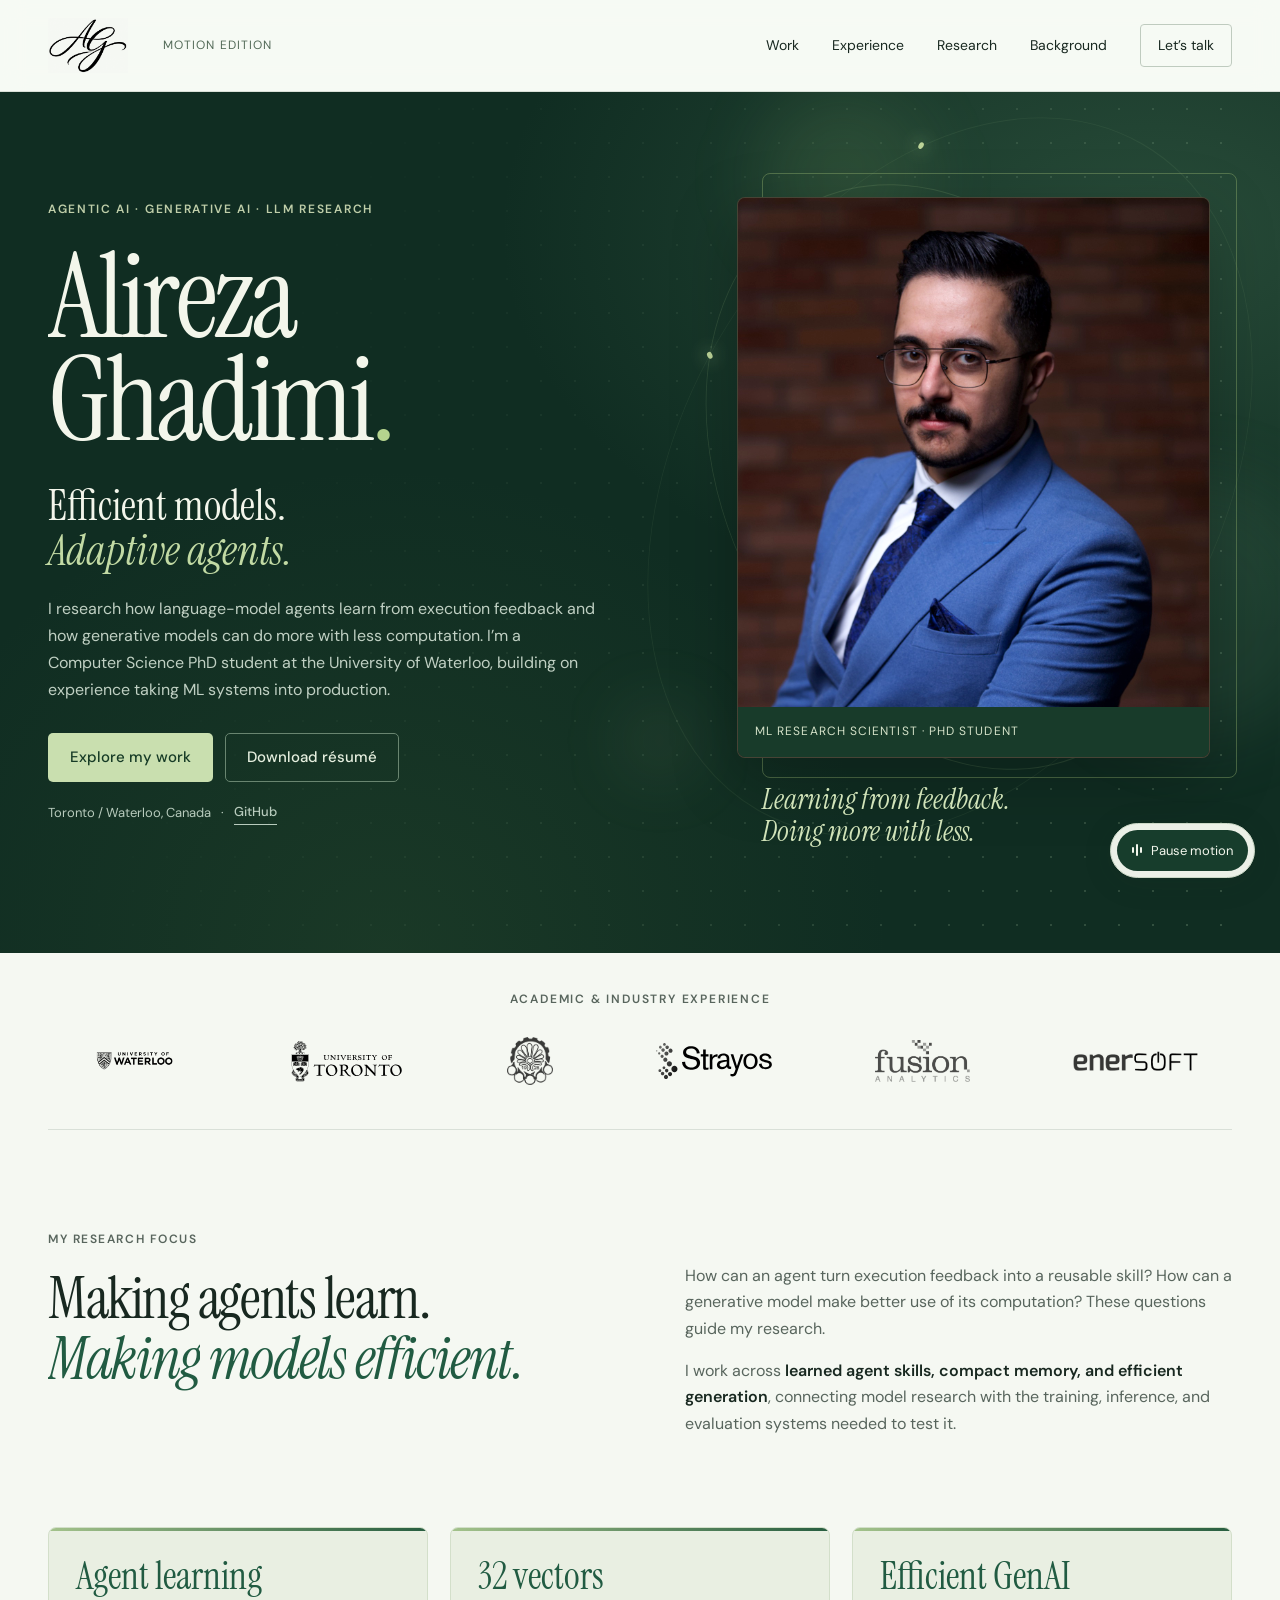
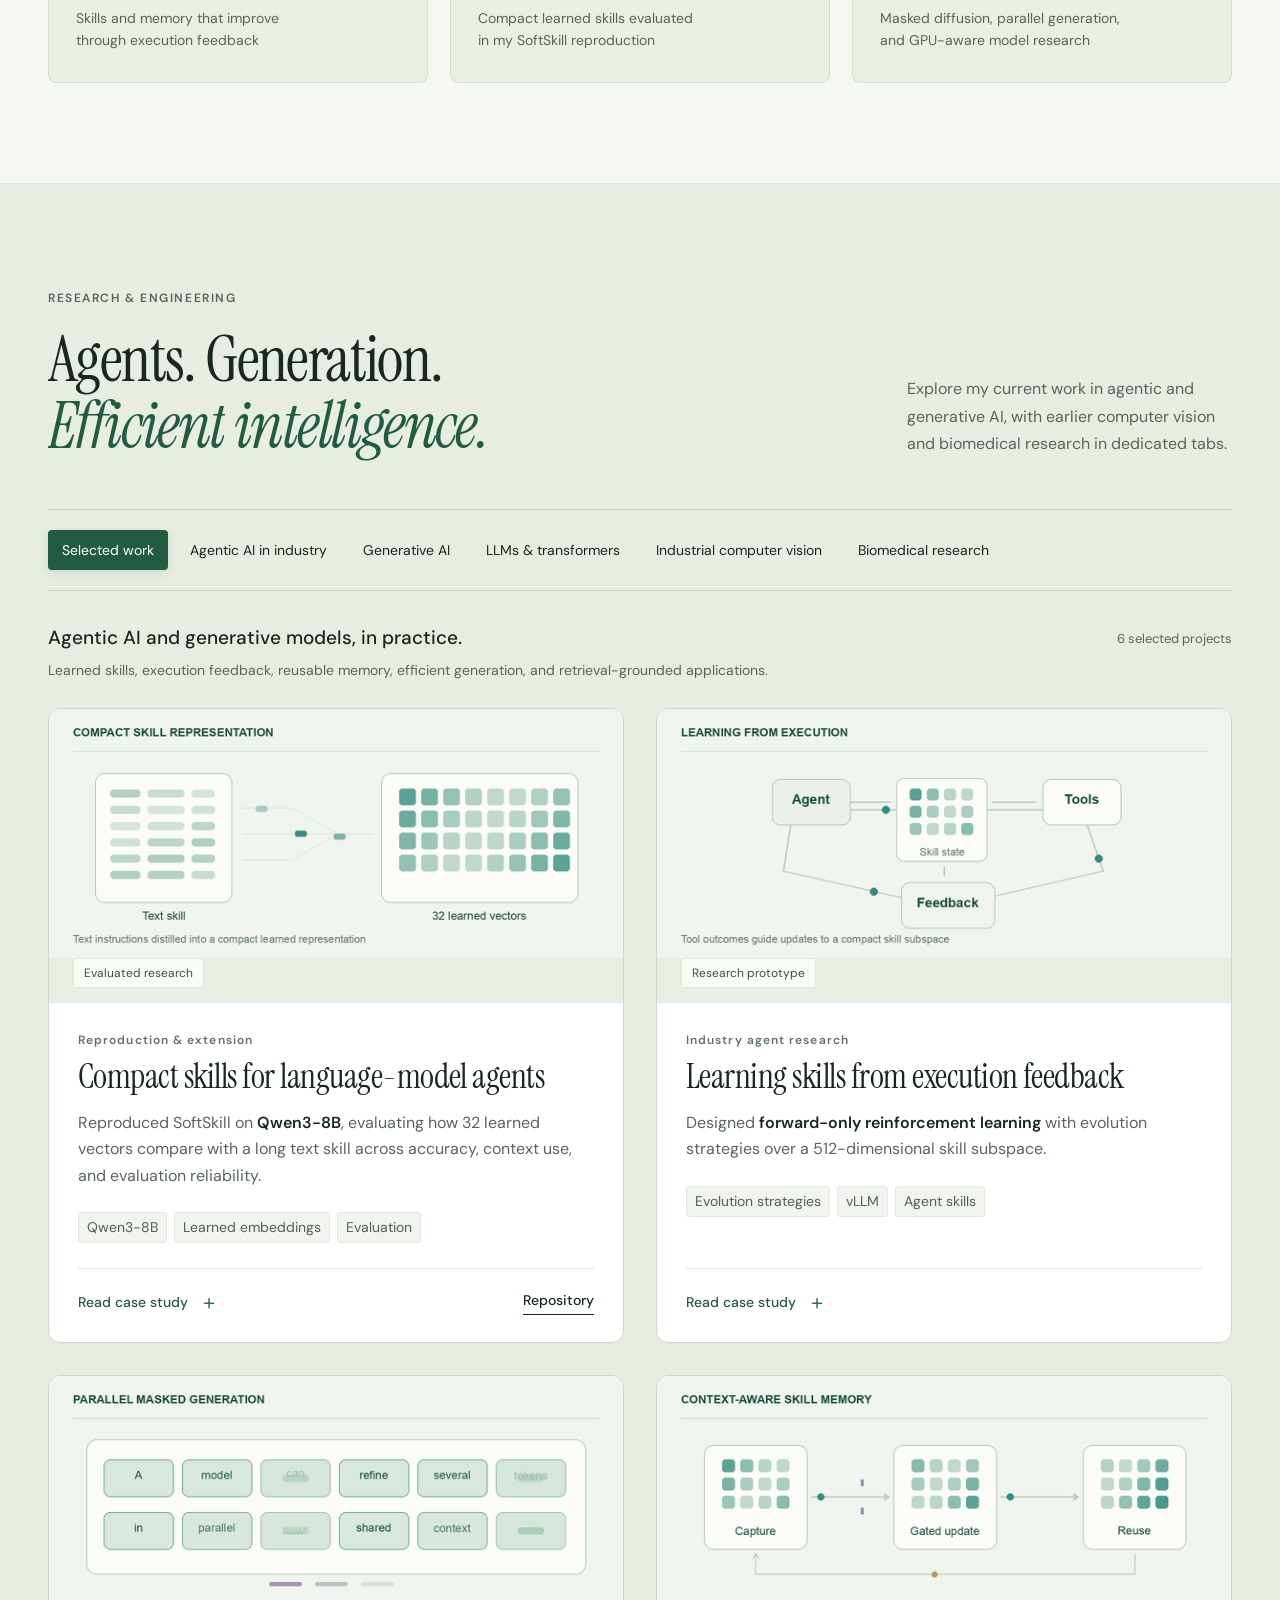
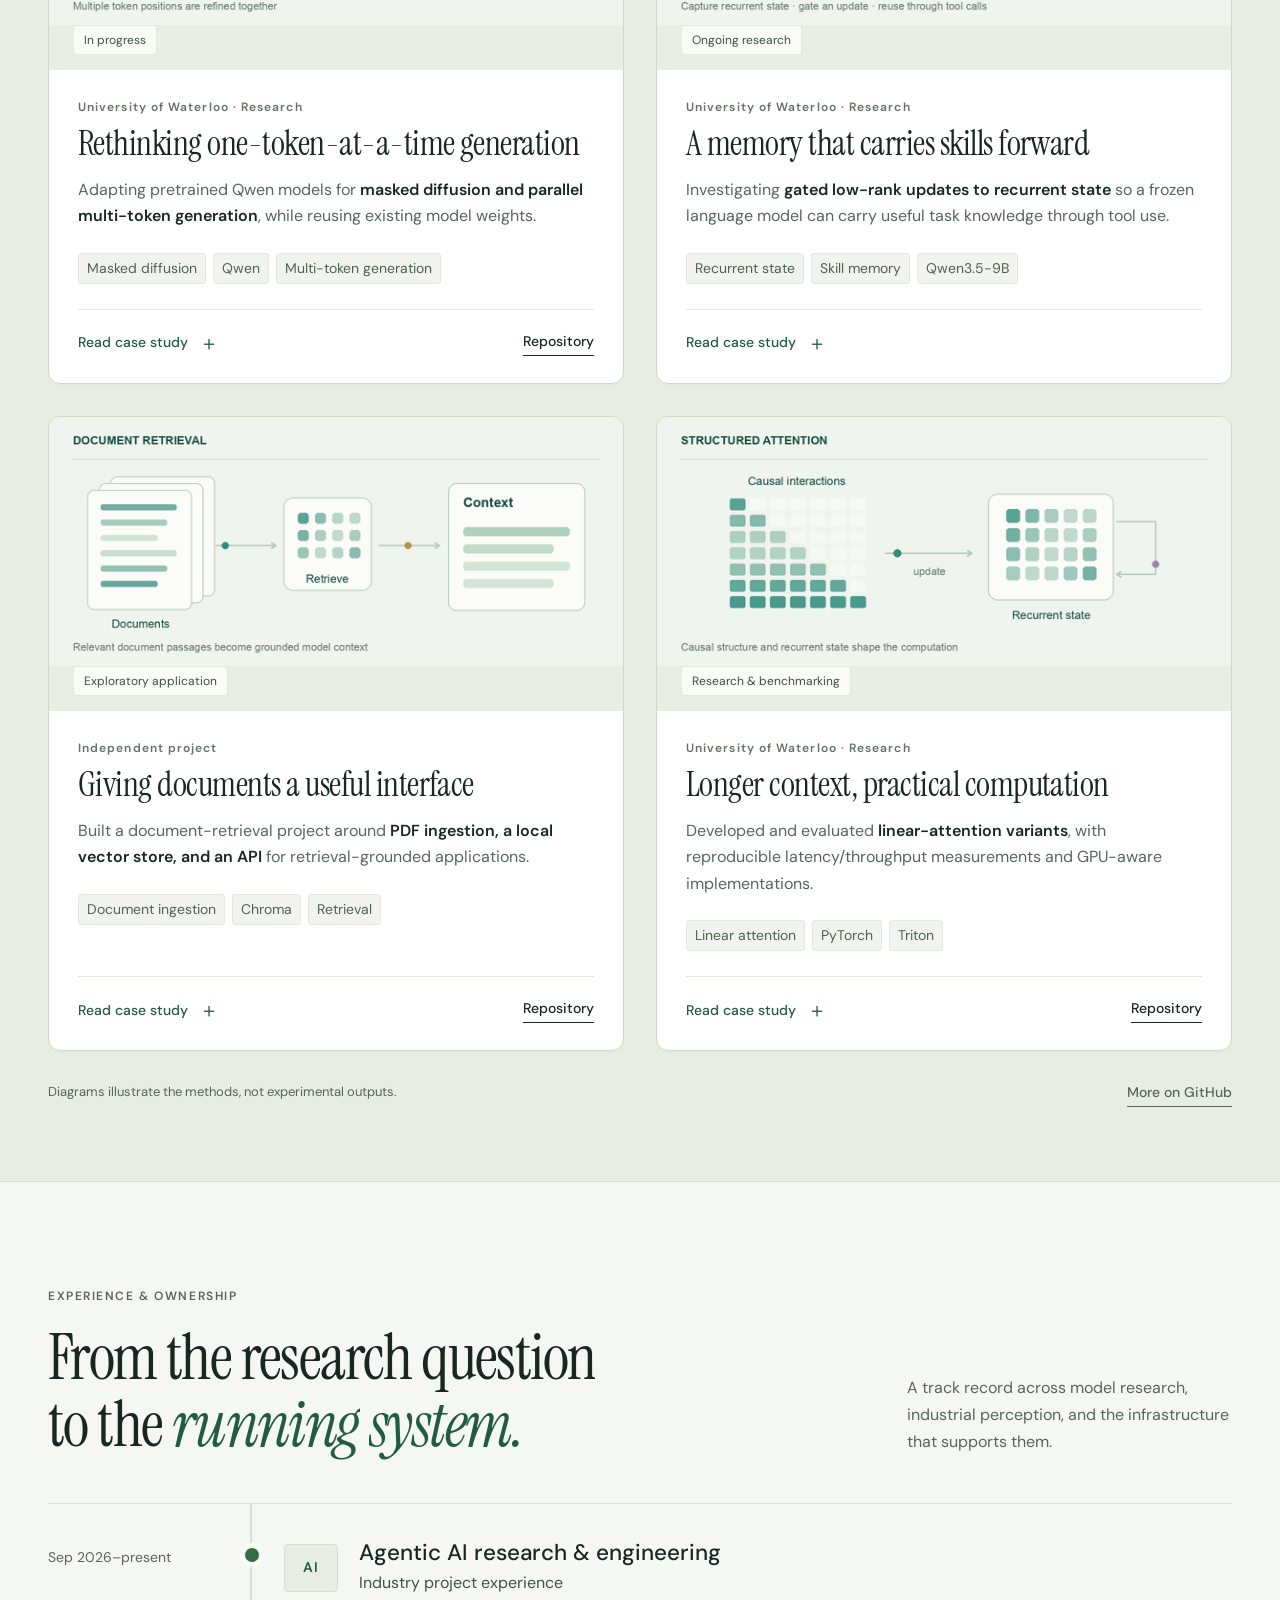
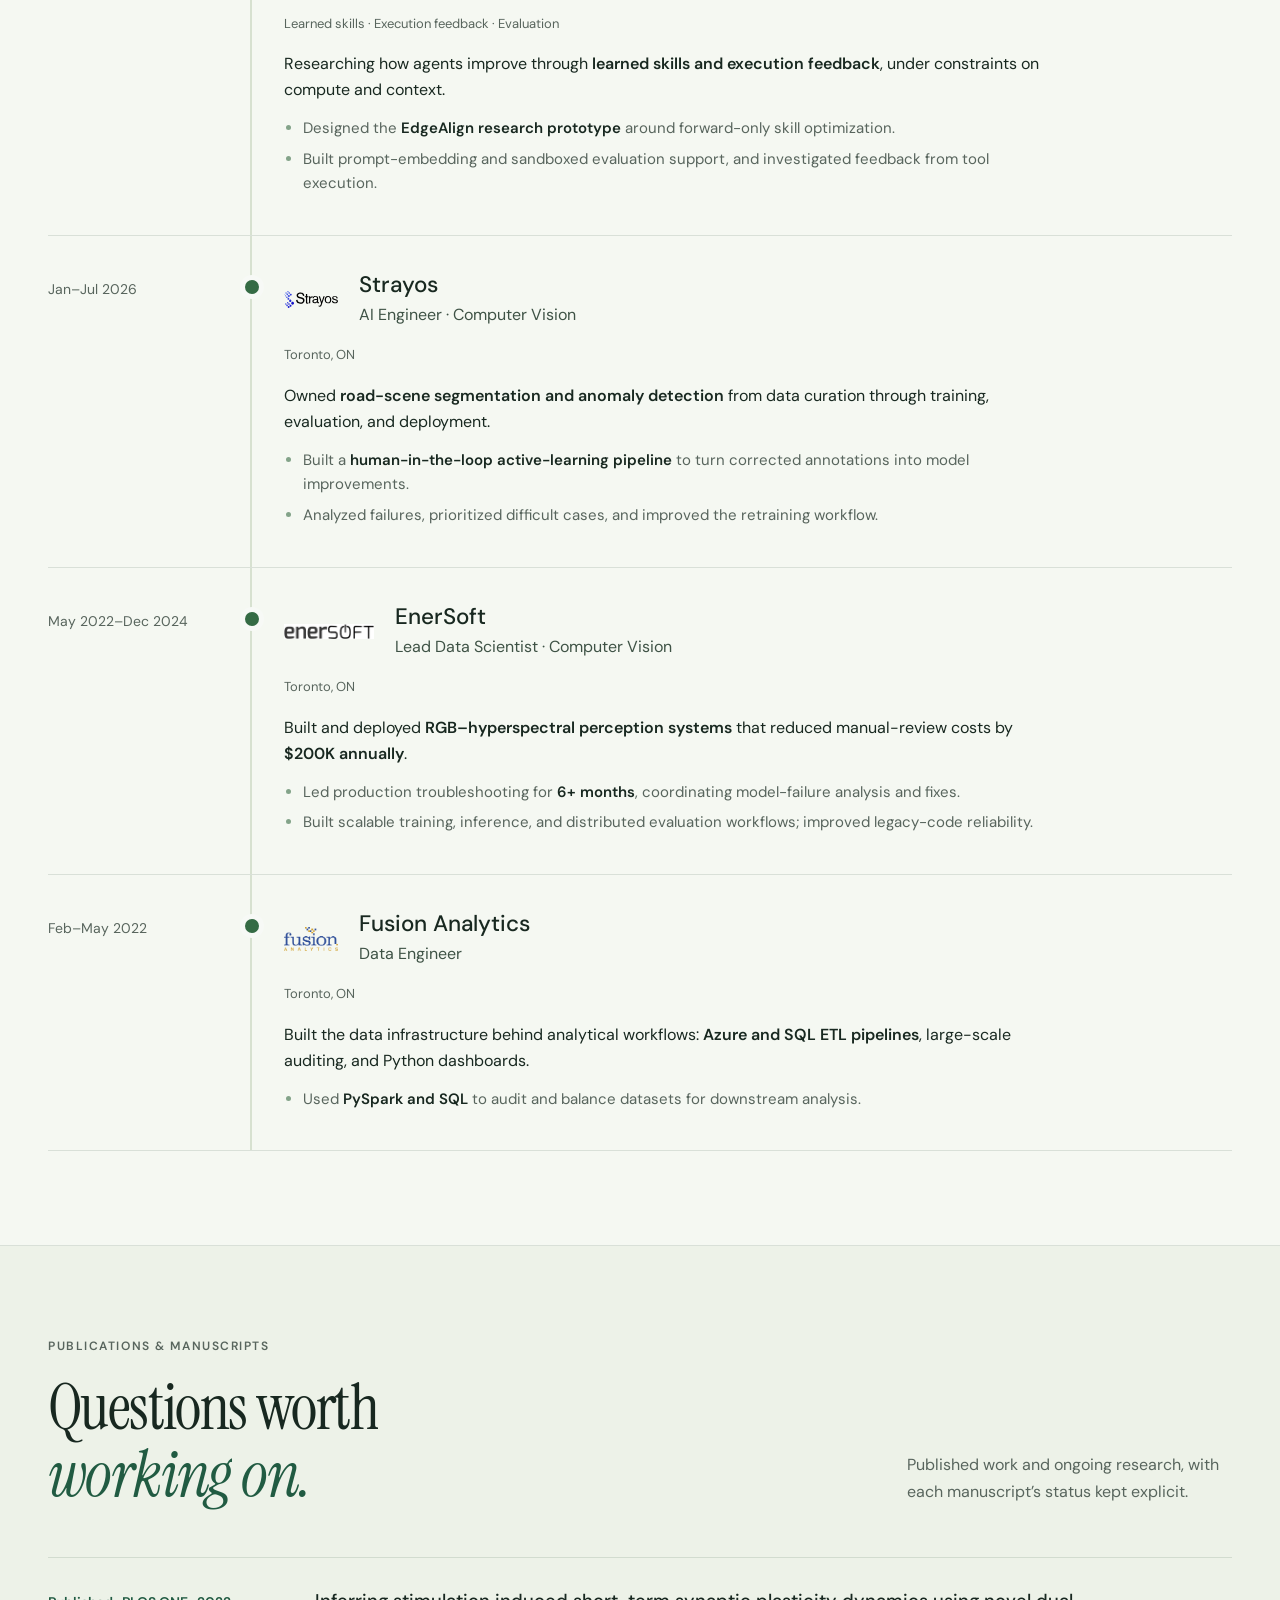
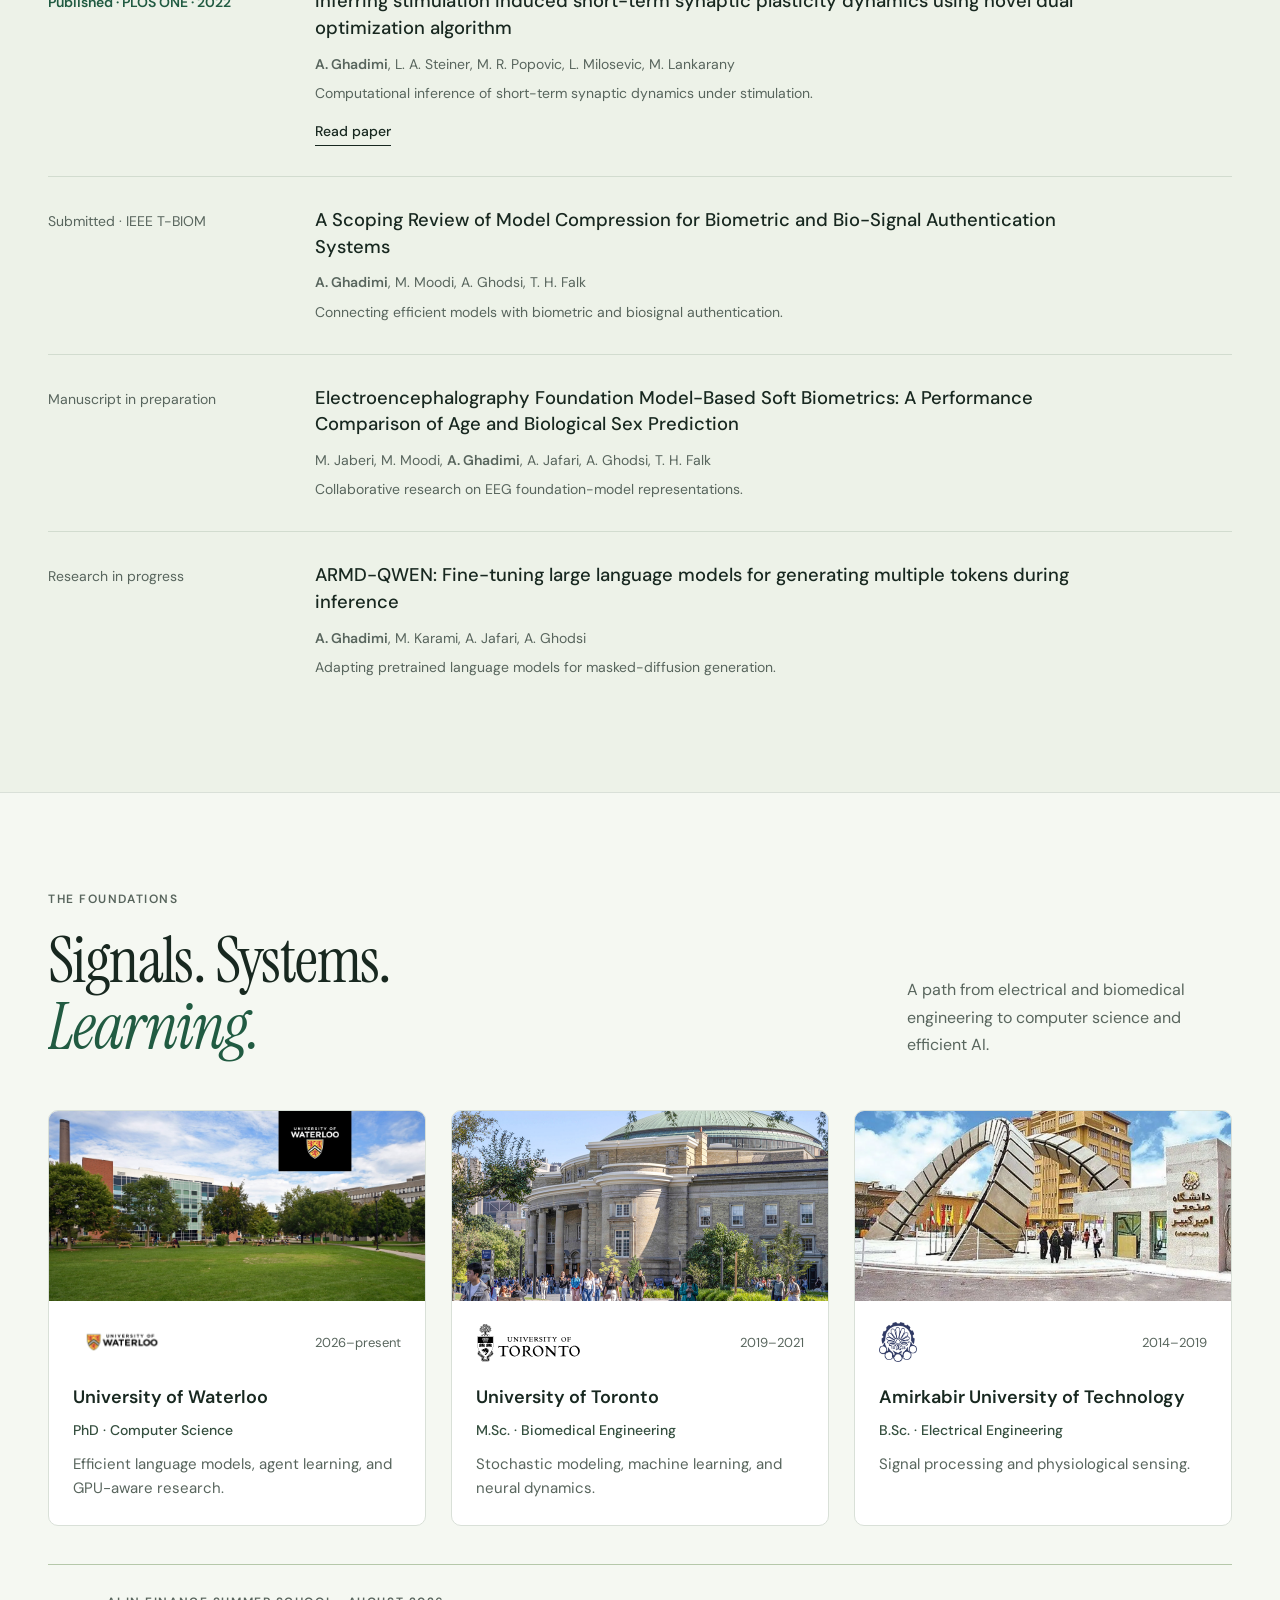
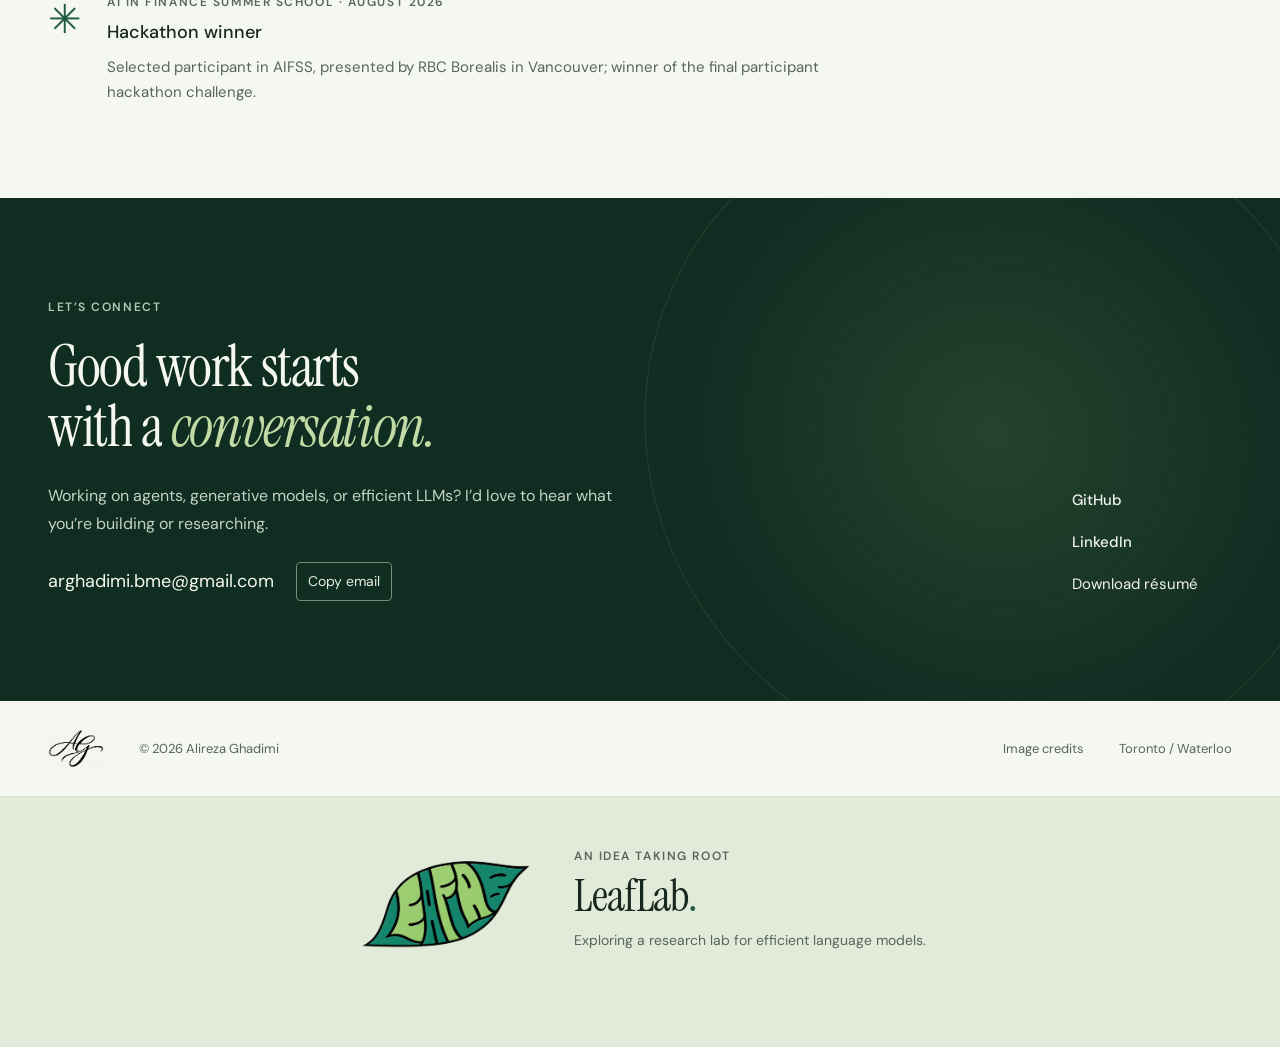
==== commit 587e8dee: "Serve the employer-neutral animated portfolio as the only Pages edition" ====
--- a/animated/index.html
+++ b/animated/index.html
@@ -1,76 +1,6 @@
 <!doctype html>
-<html lang="en"><head><meta charset="utf-8"><meta name="viewport" content="width=device-width,initial-scale=1"><meta name="theme-color" content="#f7f9f6"><meta name="description" content="Alireza Ghadimi: agentic AI, generative models, and efficient LLM research. Waterloo Computer Science PhD student studying learned agent skills, execution feedback, and multi-token generation."><meta property="og:title" content="Alireza Ghadimi — Agentic AI & Generative Models"><meta property="og:description" content="Efficient models. Adaptive agents. Research on agent learning, compact skills, and generative AI at the University of Waterloo."><meta property="og:type" content="website"><meta property="og:url" content="https://alireza-ghadimi.github.io/"><meta property="og:image" content="https://alireza-ghadimi.github.io/assets/alireza-portrait-original.jpg"><link rel="canonical" href="https://alireza-ghadimi.github.io/"><title>Alireza Ghadimi — Motion Edition</title><link rel="icon" href="../assets/favicon.svg" type="image/svg+xml"><link rel="preload" href="../assets/fonts/instrument-serif-normal-400.woff" as="font" type="font/woff" crossorigin><link rel="stylesheet" href="../assets/fonts/fonts.css"><link rel="stylesheet" href="../styles.css?v=6ceba1cffa"><script src="../app.js?v=fbb8f69c71" defer></script><script type="application/ld+json">{"@context": "https://schema.org", "@type": "Person", "name": "Alireza Ghadimi", "url": "https://alireza-ghadimi.github.io/", "jobTitle": "ML Research Scientist and Computer Science PhD Student", "sameAs": ["https://github.com/Alireza-Ghadimi", "https://www.linkedin.com/in/Alireza-Ghadimi"], "affiliation": {"@type": "CollegeOrUniversity", "name": "University of Waterloo"}}</script><link rel="stylesheet" href="../motion.css?v=b6b57973a4"><script src="../motion.js?v=85cd6be59a" defer></script><meta name="robots" content="noindex,follow"></head>
-<body class="motion-edition"><a class="skip-link" href="#main">Skip to content</a>
-<header class="site-header"><div class="container header-inner"><span class="edition-label">Motion edition</span><a class="brand" href="#about" aria-label="Alireza Ghadimi home"><span class="signature-mark"><img src="../assets/ag-signature.png" width="1254" height="1254" alt=""></span></a><button class="menu-toggle" type="button" aria-expanded="false" aria-controls="main-nav">Menu <span aria-hidden="true">☰</span></button><nav id="main-nav" aria-label="Main navigation"><a href="#work">Work</a><a href="#experience">Experience</a><a href="#research">Research</a><a href="#background">Background</a><a class="nav-contact" href="#contact">Let’s talk</a></nav></div></header><div class="reading-progress" aria-hidden="true"><span></span></div><aside class="motion-controls" aria-label="Display options"><a href="../">Classic view</a><button type="button" id="motion-toggle" aria-pressed="false"><span class="motion-symbol" aria-hidden="true"><i></i><i></i><i></i></span><span class="motion-toggle-label">Pause motion</span></button></aside>
-<main id="main"><section class="hero container" id="about" aria-labelledby="hero-title"><div class="hero-atmosphere" aria-hidden="true"><div class="hero-orbits"><span></span><span></span><span></span><b></b><b></b><b></b></div></div><div class="hero-copy"><p class="overline hero-overline"><span aria-hidden="true"></span>AGENTIC AI · GENERATIVE AI · LLM RESEARCH</p><h1 id="hero-title"><span class="name-line"><span>Alireza</span></span>
-<span class="name-line"><span>Ghadimi<b>.</b></span></span></h1><p class="hero-thesis">Efficient models.<br> <em>Adaptive agents.</em></p><p class="hero-bio">I research how language-model agents learn from execution feedback and how generative models can do more with less computation. I’m a Computer Science PhD student at the University of Waterloo, building on experience taking ML systems into production.</p><div class="hero-actions"><a class="button button-green" href="#work">Explore my work</a><a class="button button-outline" href="../assets/Alireza-Ghadimi-Resume.pdf?v=89367397e36b" download>Download résumé</a></div><p class="hero-location">Toronto / Waterloo, Canada <span aria-hidden="true">·</span> <a class="text-link" href="https://github.com/Alireza-Ghadimi" target="_blank" rel="noopener noreferrer">GitHub</a></p></div><div class="portrait-area"><div class="portrait-frame"><svg class="portrait" viewBox="440 270 1480 1470" preserveAspectRatio="xMidYMin slice" role="img" aria-labelledby="portrait-title"><title id="portrait-title">Alireza Ghadimi in a blue suit, cropped to his head and upper torso</title><image href="../assets/alireza-portrait-original.jpg" width="2080" height="3120"/></svg><div class="portrait-caption"><span>ML RESEARCH SCIENTIST · PHD STUDENT</span><span aria-hidden="true">AG / 2026</span></div></div><p class="portrait-note">Learning from feedback.<br>Doing more with less.</p><span class="portrait-outline" aria-hidden="true"></span></div></section>
-<section class="affiliations container" aria-label="Academic and industry background"><p class="overline">ACADEMIC & INDUSTRY EXPERIENCE</p><div class="logo-strip"><img src="../assets/institution-waterloo-logo.png" class="logo-waterloo" alt="Waterloo" loading="lazy"><img src="../assets/institution-toronto-logo.svg" class="logo-toronto" alt="University of Toronto" loading="lazy"><img src="../assets/institution-amirkabir-logo.png" class="logo-amirkabir" alt="Amirkabir University" loading="lazy"><img src="../assets/company-strayos-logo.svg" class="logo-strayos" alt="Strayos" loading="lazy"><img src="../assets/company-fusion-logo.png" class="logo-fusion" alt="Fusion Analytics" loading="lazy"><img src="../assets/company-enersoft-logo.png" class="logo-enersoft" alt="EnerSoft" loading="lazy"></div></section>
-<section class="perspective container" aria-labelledby="perspective-title"><div><p class="overline">MY RESEARCH FOCUS</p><h2 id="perspective-title">Making agents learn.<br><em>Making models efficient.</em></h2></div><div class="perspective-copy"><p>How can an agent turn execution feedback into a reusable skill? How can a generative model make better use of its computation? These questions guide my research.</p><p>I work across <strong>learned agent skills, compact memory, and efficient generation</strong>, connecting model research with the training, inference, and evaluation systems needed to test it.</p></div></section>
-<section class="impact-strip container" aria-label="Selected experience highlights"><div><strong>Agent learning</strong><span>Skills and memory that improve<br>through execution feedback</span></div><div><strong>32 vectors</strong><span>Compact learned skills evaluated<br>in my SoftSkill reproduction</span></div><div><strong>Efficient GenAI</strong><span>Masked diffusion, parallel generation,<br>and GPU-aware model research</span></div></section>
-<section class="work-section" id="work" aria-labelledby="work-title"><div class="container"><div class="section-heading"><div><p class="overline">RESEARCH & ENGINEERING</p><h2 id="work-title">Agents. Generation.<br><em>Efficient intelligence.</em></h2></div><p class="section-description">Explore my current work in agentic and generative AI, with earlier computer vision and biomedical research in dedicated tabs.</p></div><div class="work-tabs" role="tablist" aria-label="Explore work by domain"><button id="tab-selected" type="button" role="tab" aria-selected="true" aria-controls="work-panel" tabindex="0" data-filter="selected">Selected work</button><button id="tab-agents" type="button" role="tab" aria-selected="false" aria-controls="work-panel" tabindex="-1" data-filter="agents">Agentic AI in industry</button><button id="tab-genai" type="button" role="tab" aria-selected="false" aria-controls="work-panel" tabindex="-1" data-filter="genai">Generative AI</button><button id="tab-llm" type="button" role="tab" aria-selected="false" aria-controls="work-panel" tabindex="-1" data-filter="llm">LLMs &amp; transformers</button><button id="tab-vision" type="button" role="tab" aria-selected="false" aria-controls="work-panel" tabindex="-1" data-filter="vision">Industrial computer vision</button><button id="tab-biomedical" type="button" role="tab" aria-selected="false" aria-controls="work-panel" tabindex="-1" data-filter="biomedical">Biomedical research</button></div><div class="work-intro"><div><h3 id="domain-title">Agentic AI and generative models, in practice.</h3><p id="domain-description">Learned skills, execution feedback, reusable memory, efficient generation, and retrieval-grounded applications.</p></div><span id="work-count" role="status">6 selected projects</span></div><div id="work-panel" role="tabpanel" aria-labelledby="tab-selected" tabindex="0"><div class="work-grid"><article class="work-card" data-category="agents llm" data-featured="true" >
-      <div class="work-art"><img class="project-motion" src="../assets/project-motion/softskill.png" data-poster="../assets/project-motion/softskill.png" data-gif="../assets/project-motion/softskill.gif" width="600" height="260" alt="" loading="lazy" decoding="async"><span class="project-status">Evaluated research</span></div>
-      <div class="work-card-body"><p class="overline work-context">Reproduction &amp; extension</p><h3>Compact skills for language-model agents</h3><p class="work-summary">Reproduced SoftSkill on <strong>Qwen3-8B</strong>, evaluating how 32 learned vectors compare with a long text skill across accuracy, context use, and evaluation reliability.</p>
-      <ul class="tags" aria-label="Methods"><li>Qwen3-8B</li><li>Learned embeddings</li><li>Evaluation</li></ul>
-      <div class="work-links"><button type="button" class="case-link" data-case="softskill" aria-haspopup="dialog" aria-label="Read case study: SoftSkill on Qwen3-8B">Read case study<span aria-hidden="true">＋</span></button><a class="text-link" href="https://github.com/Alireza-Ghadimi/SoftSkill" target="_blank" rel="noopener noreferrer">Repository</a></div></div></article><article class="work-card" data-category="agents" data-featured="true" >
-      <div class="work-art"><img class="project-motion" src="../assets/project-motion/edgealign.png" data-poster="../assets/project-motion/edgealign.png" data-gif="../assets/project-motion/edgealign.gif" width="600" height="260" alt="" loading="lazy" decoding="async"><span class="project-status">Research prototype</span></div>
-      <div class="work-card-body"><p class="overline work-context">Industry agent research</p><h3>Learning skills from execution feedback</h3><p class="work-summary">Designed <strong>forward-only reinforcement learning</strong> with evolution strategies over a 512-dimensional skill subspace.</p>
-      <ul class="tags" aria-label="Methods"><li>Evolution strategies</li><li>vLLM</li><li>Agent skills</li></ul>
-      <div class="work-links"><button type="button" class="case-link" data-case="edgealign" aria-haspopup="dialog" aria-label="Read case study: EdgeAlign">Read case study<span aria-hidden="true">＋</span></button></div></div></article><article class="work-card" data-category="llm genai" data-featured="true" >
-      <div class="work-art"><img class="project-motion" src="../assets/project-motion/armd.png" data-poster="../assets/project-motion/armd.png" data-gif="../assets/project-motion/armd.gif" width="600" height="260" alt="" loading="lazy" decoding="async"><span class="project-status">In progress</span></div>
-      <div class="work-card-body"><p class="overline work-context">University of Waterloo · Research</p><h3>Rethinking one-token-at-a-time generation</h3><p class="work-summary">Adapting pretrained Qwen models for <strong>masked diffusion and parallel multi-token generation</strong>, while reusing existing model weights.</p>
-      <ul class="tags" aria-label="Methods"><li>Masked diffusion</li><li>Qwen</li><li>Multi-token generation</li></ul>
-      <div class="work-links"><button type="button" class="case-link" data-case="armd" aria-haspopup="dialog" aria-label="Read case study: ARMD-QWEN">Read case study<span aria-hidden="true">＋</span></button><a class="text-link" href="https://github.com/Alireza-Ghadimi/QWEN-ARMDE" target="_blank" rel="noopener noreferrer">Repository</a></div></div></article><article class="work-card" data-category="agents llm" data-featured="true" >
-      <div class="work-art"><img class="project-motion" src="../assets/project-motion/skill-memory.png" data-poster="../assets/project-motion/skill-memory.png" data-gif="../assets/project-motion/skill-memory.gif" width="600" height="260" alt="" loading="lazy" decoding="async"><span class="project-status">Ongoing research</span></div>
-      <div class="work-card-body"><p class="overline work-context">University of Waterloo · Research</p><h3>A memory that carries skills forward</h3><p class="work-summary">Investigating <strong>gated low-rank updates to recurrent state</strong> so a frozen language model can carry useful task knowledge through tool use.</p>
-      <ul class="tags" aria-label="Methods"><li>Recurrent state</li><li>Skill memory</li><li>Qwen3.5-9B</li></ul>
-      <div class="work-links"><button type="button" class="case-link" data-case="skill-memory" aria-haspopup="dialog" aria-label="Read case study: Context-aware skill memory">Read case study<span aria-hidden="true">＋</span></button></div></div></article><article class="work-card" data-category="genai" data-featured="true" >
-      <div class="work-art"><img class="project-motion" src="../assets/project-motion/document-rag.png" data-poster="../assets/project-motion/document-rag.png" data-gif="../assets/project-motion/document-rag.gif" width="600" height="260" alt="" loading="lazy" decoding="async"><span class="project-status">Exploratory application</span></div>
-      <div class="work-card-body"><p class="overline work-context">Independent project</p><h3>Giving documents a useful interface</h3><p class="work-summary">Built a document-retrieval project around <strong>PDF ingestion, a local vector store, and an API</strong> for retrieval-grounded applications.</p>
-      <ul class="tags" aria-label="Methods"><li>Document ingestion</li><li>Chroma</li><li>Retrieval</li></ul>
-      <div class="work-links"><button type="button" class="case-link" data-case="document-rag" aria-haspopup="dialog" aria-label="Read case study: Intelligent document RAG">Read case study<span aria-hidden="true">＋</span></button><a class="text-link" href="https://github.com/Alireza-Ghadimi/intelligent-doc-rag" target="_blank" rel="noopener noreferrer">Repository</a></div></div></article><article class="work-card" data-category="llm" data-featured="true" >
-      <div class="work-art"><img class="project-motion" src="../assets/project-motion/linear-attention.png" data-poster="../assets/project-motion/linear-attention.png" data-gif="../assets/project-motion/linear-attention.gif" width="600" height="260" alt="" loading="lazy" decoding="async"><span class="project-status">Research &amp; benchmarking</span></div>
-      <div class="work-card-body"><p class="overline work-context">University of Waterloo · Research</p><h3>Longer context, practical computation</h3><p class="work-summary">Developed and evaluated <strong>linear-attention variants</strong>, with reproducible latency/throughput measurements and GPU-aware implementations.</p>
-      <ul class="tags" aria-label="Methods"><li>Linear attention</li><li>PyTorch</li><li>Triton</li></ul>
-      <div class="work-links"><button type="button" class="case-link" data-case="linear-attention" aria-haspopup="dialog" aria-label="Read case study: Linear attention &amp; GPU execution">Read case study<span aria-hidden="true">＋</span></button><a class="text-link" href="https://github.com/Alireza-Ghadimi/flash-linear-attention" target="_blank" rel="noopener noreferrer">Repository</a></div></div></article><article class="work-card" data-category="vision" data-featured="false" hidden>
-      <div class="work-art"><img class="project-motion" src="../assets/project-motion/multimodal.png" data-poster="../assets/project-motion/multimodal.png" data-gif="../assets/project-motion/multimodal.gif" width="600" height="260" alt="" loading="lazy" decoding="async"><span class="project-status">Production ML</span></div>
-      <div class="work-card-body"><p class="overline work-context">EnerSoft · Industry</p><h3>Seeing beyond RGB</h3><p class="work-summary">Built <strong>RGB–hyperspectral perception</strong> systems and sensor-fusion workflows that reduced manual-review costs by <strong>$200K annually</strong>.</p>
-      <ul class="tags" aria-label="Methods"><li>Sensor fusion</li><li>U-Net</li><li>Hyperspectral learning</li></ul>
-      <div class="work-links"><button type="button" class="case-link" data-case="multimodal" aria-haspopup="dialog" aria-label="Read case study: Multimodal industrial perception">Read case study<span aria-hidden="true">＋</span></button></div></div></article><article class="work-card" data-category="vision" data-featured="false" hidden>
-      <div class="work-art"><img class="project-motion" src="../assets/project-motion/road-vision.png" data-poster="../assets/project-motion/road-vision.png" data-gif="../assets/project-motion/road-vision.gif" width="600" height="260" alt="" loading="lazy" decoding="async"><span class="project-status">End-to-end model ownership</span></div>
-      <div class="work-card-body"><p class="overline work-context">Strayos · Industry</p><h3>From road imagery to actionable inspection</h3><p class="work-summary">Owned <strong>road-scene segmentation and anomaly detection</strong> from data curation to deployment, with human feedback driving model improvement.</p>
-      <ul class="tags" aria-label="Methods"><li>ResUNet</li><li>SAM3D</li><li>Active learning</li></ul>
-      <div class="work-links"><button type="button" class="case-link" data-case="road-vision" aria-haspopup="dialog" aria-label="Read case study: Road segmentation &amp; active learning">Read case study<span aria-hidden="true">＋</span></button></div></div></article><article class="work-card" data-category="biomedical" data-featured="false" hidden>
-      <div class="work-art"><img class="project-motion" src="../assets/project-motion/neural-dynamics.png" data-poster="../assets/project-motion/neural-dynamics.png" data-gif="../assets/project-motion/neural-dynamics.gif" width="600" height="260" alt="" loading="lazy" decoding="async"><span class="project-status">Published · PLOS ONE</span></div>
-      <div class="work-card-body"><p class="overline work-context">University of Toronto · Research</p><h3>Inferring the dynamics behind neural signals</h3><p class="work-summary">Developed a <strong>computational modeling and inference framework</strong> for short-term synaptic plasticity during deep brain stimulation.</p>
-      <ul class="tags" aria-label="Methods"><li>Neural dynamics</li><li>Dual optimization</li><li>Signal processing</li></ul>
-      <div class="work-links"><button type="button" class="case-link" data-case="neural-dynamics" aria-haspopup="dialog" aria-label="Read case study: Synaptic dynamics &amp; deep brain stimulation">Read case study<span aria-hidden="true">＋</span></button><a class="text-link" href="https://journals.plos.org/plosone/article?id=10.1371/journal.pone.0273699" target="_blank" rel="noopener noreferrer">Paper</a></div></div></article><article class="work-card" data-category="biomedical" data-featured="false" hidden>
-      <div class="work-art"><img class="project-motion" src="../assets/project-motion/eeg.png" data-poster="../assets/project-motion/eeg.png" data-gif="../assets/project-motion/eeg.gif" width="600" height="260" alt="" loading="lazy" decoding="async"><span class="project-status">Research</span></div>
-      <div class="work-card-body"><p class="overline work-context">Biomedical machine learning</p><h3>Learning identity from EEG</h3><p class="work-summary">Designed a <strong>contrastive learning objective</strong> for identity-discriminative EEG representations and genuine-user versus impostor separation.</p>
-      <ul class="tags" aria-label="Methods"><li>EEG</li><li>Contrastive learning</li><li>Authentication</li></ul>
-      <div class="work-links"><button type="button" class="case-link" data-case="eeg" aria-haspopup="dialog" aria-label="Read case study: Contrastive EEG representations">Read case study<span aria-hidden="true">＋</span></button></div></div></article><article class="work-card" data-category="biomedical" data-featured="false" hidden>
-      <div class="work-art"><img class="project-motion" src="../assets/project-motion/physiological-sensing.png" data-poster="../assets/project-motion/physiological-sensing.png" data-gif="../assets/project-motion/physiological-sensing.gif" width="600" height="260" alt="" loading="lazy" decoding="async"><span class="project-status">Prototype &amp; signal research</span></div>
-      <div class="work-card-body"><p class="overline work-context">Academic engineering projects</p><h3>From physiological signals to working prototypes</h3><p class="work-summary">Combined <strong>adaptive filtering, Kalman methods, and wearable sensing</strong> across maternal–fetal ECG separation and an ECG–PPG prototype.</p>
-      <ul class="tags" aria-label="Methods"><li>ECG / PPG</li><li>Kalman filtering</li><li>Embedded sensing</li></ul>
-      <div class="work-links"><button type="button" class="case-link" data-case="physiological-sensing" aria-haspopup="dialog" aria-label="Read case study: ECG, PPG &amp; signal separation">Read case study<span aria-hidden="true">＋</span></button></div></div></article><article class="work-card" data-category="genai" data-featured="false" hidden>
-      <div class="work-art"><img class="project-motion" src="../assets/project-motion/colorization.png" data-poster="../assets/project-motion/colorization.png" data-gif="../assets/project-motion/colorization.gif" width="600" height="260" alt="" loading="lazy" decoding="async"><span class="project-status">Experiment</span></div>
-      <div class="work-card-body"><p class="overline work-context">Deep-learning coursework</p><h3>Learning to add color</h3><p class="work-summary">Implemented a <strong>conditional GAN in PyTorch</strong> for image colorization, connecting representation learning with image-to-image generation.</p>
-      <ul class="tags" aria-label="Methods"><li>Conditional GAN</li><li>PyTorch</li><li>Image-to-image</li></ul>
-      <div class="work-links"><button type="button" class="case-link" data-case="colorization" aria-haspopup="dialog" aria-label="Read case study: Conditional image generation">Read case study<span aria-hidden="true">＋</span></button></div></div></article><article class="work-card" data-category="genai vision" data-featured="false" hidden>
-      <div class="work-art"><img class="project-motion" src="../assets/project-motion/geological-generation.png" data-poster="../assets/project-motion/geological-generation.png" data-gif="../assets/project-motion/geological-generation.gif" width="600" height="260" alt="" loading="lazy" decoding="async"><span class="project-status">Exploratory project</span></div>
-      <div class="work-card-body"><p class="overline work-context">Generative vision experiments</p><h3>Exploring generative data for perception</h3><p class="work-summary">Explored <strong>conditional generative models</strong> for augmenting hyperspectral geological imagery used in perception workflows.</p>
-      <ul class="tags" aria-label="Methods"><li>Conditional generation</li><li>Hyperspectral data</li><li>Augmentation</li></ul>
-      <div class="work-links"><button type="button" class="case-link" data-case="geological-generation" aria-haspopup="dialog" aria-label="Read case study: Hyperspectral image augmentation">Read case study<span aria-hidden="true">＋</span></button></div></div></article><article class="work-card" data-category="vision" data-featured="false" hidden>
-      <div class="work-art"><img class="project-motion" src="../assets/project-motion/face-representations.png" data-poster="../assets/project-motion/face-representations.png" data-gif="../assets/project-motion/face-representations.gif" width="600" height="260" alt="" loading="lazy" decoding="async"><span class="project-status">Implementation &amp; ablations</span></div>
-      <div class="work-card-body"><p class="overline work-context">Open-source experiments</p><h3>Representations across pose and appearance</h3><p class="work-summary">Combined <strong>RGB inputs and landmark heatmaps</strong> in face-recognition experiments, with pose, image quality, and baseline comparisons.</p>
-      <ul class="tags" aria-label="Methods"><li>ResNet-50</li><li>MediaPipe</li><li>ArcFace / CosFace</li></ul>
-      <div class="work-links"><button type="button" class="case-link" data-case="face-representations" aria-haspopup="dialog" aria-label="Read case study: Faces, landmarks &amp; heatmaps">Read case study<span aria-hidden="true">＋</span></button><a class="text-link" href="https://github.com/Alireza-Ghadimi/face-rec-heatmaps" target="_blank" rel="noopener noreferrer">Repository</a></div></div></article><article class="work-card" data-category="vision" data-featured="false" hidden>
-      <div class="work-art"><img class="project-motion" src="../assets/project-motion/mlops.png" data-poster="../assets/project-motion/mlops.png" data-gif="../assets/project-motion/mlops.gif" width="600" height="260" alt="" loading="lazy" decoding="async"><span class="project-status">Working implementation</span></div>
-      <div class="work-card-body"><p class="overline work-context">ML engineering project</p><h3>Making a model reproducible to run</h3><p class="work-summary">Packaged a vision model as a <strong>containerized FastAPI service</strong> with automated checks and reproducible deployment workflows.</p>
-      <ul class="tags" aria-label="Methods"><li>FastAPI</li><li>Docker</li><li>GitHub Actions</li></ul>
-      <div class="work-links"><button type="button" class="case-link" data-case="mlops" aria-haspopup="dialog" aria-label="Read case study: MLOps vision service">Read case study<span aria-hidden="true">＋</span></button><a class="text-link" href="https://github.com/Alireza-Ghadimi/mlops-vision-service" target="_blank" rel="noopener noreferrer">Repository</a></div></div></article></div></div><div class="work-footer"><span>Diagrams illustrate the methods, not experimental outputs.</span><a class="text-link" href="https://github.com/Alireza-Ghadimi?tab=repositories" target="_blank" rel="noopener noreferrer">More on GitHub</a></div><noscript><style>.work-card[hidden]{display:flex!important}.work-tabs,.case-link,#work-count{display:none}.work-intro{display:none}</style><p class="noscript-note">All projects are shown. Enable JavaScript for category filters and detailed case studies.</p></noscript></div></section>
-<section class="experience-section container" id="experience" aria-labelledby="experience-title"><div class="section-heading"><div><p class="overline">EXPERIENCE & OWNERSHIP</p><h2 id="experience-title">From the research question<br>to the <em>running system.</em></h2></div><p class="section-description">A track record across model research, industrial perception, and the infrastructure that supports them.</p></div><div class="experience-list"><article class="experience-row"><div class="experience-date">Sep 2026–present</div><div class="experience-main"><div class="experience-title"><span class="experience-monogram" aria-hidden="true">AI</span><div><h3>Agentic AI research &amp; engineering</h3><p>Industry project experience</p></div></div><p class="experience-meta">Learned skills · Execution feedback · Evaluation</p><p class="experience-summary">Researching how agents improve through <strong>learned skills and execution feedback</strong>, under constraints on compute and context.</p><ul><li>Designed the <strong>EdgeAlign research prototype</strong> around forward-only skill optimization.</li><li>Built prompt-embedding and sandboxed evaluation support, and investigated feedback from tool execution.</li></ul></div></article><article class="experience-row"><div class="experience-date">Jan–Jul 2026</div><div class="experience-main"><div class="experience-title"><img src="../assets/company-strayos-logo.svg" alt="" loading="lazy"><div><h3>Strayos</h3><p>AI Engineer · Computer Vision</p></div></div><p class="experience-meta">Toronto, ON</p><p class="experience-summary">Owned <strong>road-scene segmentation and anomaly detection</strong> from data curation through training, evaluation, and deployment.</p><ul><li>Built a <strong>human-in-the-loop active-learning pipeline</strong> to turn corrected annotations into model improvements.</li><li>Analyzed failures, prioritized difficult cases, and improved the retraining workflow.</li></ul></div></article><article class="experience-row"><div class="experience-date">May 2022–Dec 2024</div><div class="experience-main"><div class="experience-title"><img src="../assets/company-enersoft-logo.png" alt="" loading="lazy"><div><h3>EnerSoft</h3><p>Lead Data Scientist · Computer Vision</p></div></div><p class="experience-meta">Toronto, ON</p><p class="experience-summary">Built and deployed <strong>RGB–hyperspectral perception systems</strong> that reduced manual-review costs by <strong>$200K annually</strong>.</p><ul><li>Led production troubleshooting for <strong>6+ months</strong>, coordinating model-failure analysis and fixes.</li><li>Built scalable training, inference, and distributed evaluation workflows; improved legacy-code reliability.</li></ul></div></article><article class="experience-row"><div class="experience-date">Feb–May 2022</div><div class="experience-main"><div class="experience-title"><img src="../assets/company-fusion-logo.png" alt="" loading="lazy"><div><h3>Fusion Analytics</h3><p>Data Engineer</p></div></div><p class="experience-meta">Toronto, ON</p><p class="experience-summary">Built the data infrastructure behind analytical workflows: <strong>Azure and SQL ETL pipelines</strong>, large-scale auditing, and Python dashboards.</p><ul><li>Used <strong>PySpark and SQL</strong> to audit and balance datasets for downstream analysis.</li></ul></div></article></div></section>
-<section class="research-section" id="research" aria-labelledby="research-title"><div class="container"><div class="section-heading"><div><p class="overline">PUBLICATIONS & MANUSCRIPTS</p><h2 id="research-title">Questions worth<br><em>working on.</em></h2></div><p class="section-description">Published work and ongoing research, with each manuscript’s status kept explicit.</p></div><div class="publication-list"><article class="publication published"><p class="paper-status">Published · PLOS ONE · 2022</p><div><h3><a href="https://journals.plos.org/plosone/article?id=10.1371/journal.pone.0273699" target="_blank" rel="noopener noreferrer">Inferring stimulation induced short-term synaptic plasticity dynamics using novel dual optimization algorithm</a></h3><p class="paper-authors"><strong>A. Ghadimi</strong>, L. A. Steiner, M. R. Popovic, L. Milosevic, M. Lankarany</p><p class="paper-summary">Computational inference of short-term synaptic dynamics under stimulation.</p><a class="text-link" href="https://journals.plos.org/plosone/article?id=10.1371/journal.pone.0273699" target="_blank" rel="noopener noreferrer">Read paper</a></div></article><article class="publication "><p class="paper-status">Submitted · IEEE T-BIOM</p><div><h3>A Scoping Review of Model Compression for Biometric and Bio-Signal Authentication Systems</h3><p class="paper-authors"><strong>A. Ghadimi</strong>, M. Moodi, A. Ghodsi, T. H. Falk</p><p class="paper-summary">Connecting efficient models with biometric and biosignal authentication.</p></div></article><article class="publication "><p class="paper-status">Manuscript in preparation</p><div><h3>Electroencephalography Foundation Model-Based Soft Biometrics: A Performance Comparison of Age and Biological Sex Prediction</h3><p class="paper-authors">M. Jaberi, M. Moodi, <strong>A. Ghadimi</strong>, A. Jafari, A. Ghodsi, T. H. Falk</p><p class="paper-summary">Collaborative research on EEG foundation-model representations.</p></div></article><article class="publication "><p class="paper-status">Research in progress</p><div><h3>ARMD-QWEN: Fine-tuning large language models for generating multiple tokens during inference</h3><p class="paper-authors"><strong>A. Ghadimi</strong>, M. Karami, A. Jafari, A. Ghodsi</p><p class="paper-summary">Adapting pretrained language models for masked-diffusion generation.</p></div></article></div></div></section>
-<section class="background-section container" id="background" aria-labelledby="background-title"><div class="section-heading"><div><p class="overline">THE FOUNDATIONS</p><h2 id="background-title">Signals. Systems.<br><em>Learning.</em></h2></div><p class="section-description">A path from electrical and biomedical engineering to computer science and efficient AI.</p></div><div class="education-grid"><article class="education-card"><a href="https://uwaterloo.ca/" target="_blank" rel="noopener noreferrer" aria-label="Visit University of Waterloo"><img class="campus-photo" src="../assets/institution-waterloo-campus.jpg" alt="Mathematics 3 at the University of Waterloo" width="600" height="400" loading="lazy"></a><div class="education-body"><div class="education-top"><img class="education-logo logo-waterloo" src="../assets/institution-waterloo-logo.png" alt="" loading="lazy"><span>2026–present</span></div><h3>University of Waterloo</h3><p class="degree">PhD · Computer Science</p><p>Efficient language models, agent learning, and GPU-aware research.</p></div></article><article class="education-card"><a href="https://www.utoronto.ca/" target="_blank" rel="noopener noreferrer" aria-label="Visit University of Toronto"><img class="campus-photo" src="../assets/institution-toronto-campus.png" alt="Convocation Hall at the University of Toronto" width="600" height="400" loading="lazy"></a><div class="education-body"><div class="education-top"><img class="education-logo logo-toronto" src="../assets/institution-toronto-logo.svg" alt="" loading="lazy"><span>2019–2021</span></div><h3>University of Toronto</h3><p class="degree">M.Sc. · Biomedical Engineering</p><p>Stochastic modeling, machine learning, and neural dynamics.</p></div></article><article class="education-card"><a href="https://aut.ac.ir/" target="_blank" rel="noopener noreferrer" aria-label="Visit Amirkabir University of Technology"><img class="campus-photo" src="../assets/institution-amirkabir-campus.png" alt="The entrance of Amirkabir University of Technology" width="600" height="400" loading="lazy"></a><div class="education-body"><div class="education-top"><img class="education-logo logo-amirkabir" src="../assets/institution-amirkabir-logo.png" alt="" loading="lazy"><span>2014–2019</span></div><h3>Amirkabir University of Technology</h3><p class="degree">B.Sc. · Electrical Engineering</p><p>Signal processing and physiological sensing.</p></div></article></div><div class="award-note"><span class="award-symbol" aria-hidden="true">✳</span><div><p class="overline">AI IN FINANCE SUMMER SCHOOL · AUGUST 2026</p><h3>Hackathon winner</h3><p>Selected participant in AIFSS, presented by RBC Borealis in Vancouver; winner of the final participant hackathon challenge.</p></div></div></section>
-<section class="contact-section" id="contact" aria-labelledby="contact-title"><div class="container contact-inner"><div><p class="overline">LET’S CONNECT</p><h2 id="contact-title">Good work starts<br>with a <em>conversation.</em></h2><p>Working on agents, generative models, or efficient LLMs? I’d love to hear what you’re building or researching.</p><div class="email-row"><a href="mailto:arghadimi.bme@gmail.com">arghadimi.bme@gmail.com</a><button type="button" class="copy-email" aria-label="Copy email address">Copy email</button><span id="copy-status" role="status" class="sr-only"></span></div></div><div class="contact-links"><a class="text-link" href="https://github.com/Alireza-Ghadimi" target="_blank" rel="noopener noreferrer">GitHub</a><a class="text-link" href="https://www.linkedin.com/in/Alireza-Ghadimi" target="_blank" rel="noopener noreferrer">LinkedIn</a><a href="../assets/Alireza-Ghadimi-Resume.pdf?v=89367397e36b" download>Download résumé</a></div></div></section></main>
-<footer><div class="container footer-main"><a class="brand" href="#about" aria-label="Back to Alireza Ghadimi’s introduction"><span class="signature-mark"><img src="../assets/ag-signature.png" width="1254" height="1254" alt=""></span></a><p>© <span id="year">2026</span> Alireza Ghadimi</p><a href="credits.html">Image credits</a><span>Toronto / Waterloo</span></div><section class="leaflab-section" aria-labelledby="leaflab-title"><div class="container leaflab-inner"><img src="../assets/leaflab-logo-green-puzzle.png" width="1706" height="922" alt="LeafLab logo, a leaf formed from interlocking green letters" loading="lazy"><div><p class="overline">AN IDEA TAKING ROOT</p><h2 id="leaflab-title">LeafLab<span>.</span></h2><p>Exploring a research lab for efficient language models.</p></div></div></section></footer>
-<dialog class="case-dialog" id="case-softskill" aria-labelledby="title-softskill"><button class="dialog-close" type="button" aria-label="Close case study">×</button><div class="dialog-inner"><p class="overline">Reproduction &amp; extension · Evaluated research</p><h2 id="title-softskill">SoftSkill on Qwen3-8B</h2><p class="dialog-lead">Reproduced SoftSkill on <strong>Qwen3-8B</strong>, evaluating how 32 learned vectors compare with a long text skill across accuracy, context use, and evaluation reliability.</p><section><h3>The question</h3><p>Long natural-language skill documents consume context. Can a compact learned representation retain their usefulness on a different language model?</p></section><section><h3>My contribution</h3><ul class="contribution-list"><li>Adapted the upstream SoftSkill research code to Qwen3-8B and compared learned skills, text instructions, and untrained initializations.</li><li>Reproduced the SearchQA comparison across three seeds and investigated the contribution of training versus initialization.</li><li>Identified a decoding-budget confound in LiveMath and documented the limits of a 200-question ToolQA pilot.</li></ul></section><div class="benchmark"><p class="overline">SEARCHQA · QWEN3-8B · TEST-HARD</p><table><caption>Accuracy in the public reproduction</caption><thead><tr><th scope="col">Method</th><th scope="col">Skill footprint</th><th scope="col">Accuracy</th></tr></thead><tbody><tr><th scope="row">No skill</th><td>0</td><td>67.9%</td></tr><tr><th scope="row">Text skill</th><td>1,995 tokens</td><td>71.7%</td></tr><tr class="best-result"><th scope="row">Trained soft skill</th><td>32 vectors</td><td>74.2 ± 0.3%</td></tr></tbody></table><p>SoftSkill result across three seeds. Skill footprint is the added instruction representation, not the entire model context.</p></div><section><h3>Evidence & current status</h3><p>The public repository reports 74.2 ± 0.3% SearchQA test-hard accuracy with 32 trained vectors, compared with 71.7% for a 1,995-token text skill and 67.9% without skills. This result is specific to that benchmark and evaluation setup.</p><p class="case-note">Reproduction and extension of Tao et al.’s SoftSkill method. The upstream method and code are credited in the repository; this is distinct from the EdgeAlign prototype.</p></section><div class="dialog-links"><a class="button button-green" href="https://github.com/Alireza-Ghadimi/SoftSkill" target="_blank" rel="noopener noreferrer">Code &amp; evaluation report</a></div></div></dialog><dialog class="case-dialog" id="case-edgealign" aria-labelledby="title-edgealign"><button class="dialog-close" type="button" aria-label="Close case study">×</button><div class="dialog-inner"><p class="overline">Industry agent research · Research prototype</p><h2 id="title-edgealign">EdgeAlign</h2><p class="dialog-lead">Designed <strong>forward-only reinforcement learning</strong> with evolution strategies over a 512-dimensional skill subspace.</p><section><h3>The question</h3><p>Agents need ways to improve after deployment under constraints on compute and context. Updating compact skill representations is one way to study improvement without changing the full model.</p></section><section><h3>My contribution</h3><ul class="contribution-list"><li>Designed gradient-free optimization of learned agent skills using evolution strategies in a 512-dimensional subspace.</li><li>Developed prompt-embedding and execution support around Qwen3-8B and vLLM.</li><li>Investigated user feedback and tool-call outcomes as signals for skill improvement.</li><li>Worked on sandboxed evaluation, truncation diagnostics, and training stability.</li></ul></section><section><h3>Evidence & current status</h3><p>Prototype work on learned skill optimization, runtime support, and execution-based evaluation.</p><p class="case-note">Forward-only optimization and SoftSkill reproduction are separate research efforts.</p></section><div class="dialog-links"></div></div></dialog><dialog class="case-dialog" id="case-armd" aria-labelledby="title-armd"><button class="dialog-close" type="button" aria-label="Close case study">×</button><div class="dialog-inner"><p class="overline">University of Waterloo · Research · In progress</p><h2 id="title-armd">ARMD-QWEN</h2><p class="dialog-lead">Adapting pretrained Qwen models for <strong>masked diffusion and parallel multi-token generation</strong>, while reusing existing model weights.</p><section><h3>The question</h3><p>Autoregressive generation proceeds one token at a time. Adapting a pretrained model to a masked-diffusion formulation offers a way to investigate parallel generation without starting training from scratch.</p></section><section><h3>My contribution</h3><ul class="contribution-list"><li>Adapting and fine-tuning Qwen-family models into an Auto-Regressive Masked Diffusion formulation.</li><li>Investigating parallel multi-token generation while preserving the value of pretrained weights.</li><li>Building on Karami and Ghodsi’s ARMD framework; the public QWEN-ARMDE repository provides related training and inference infrastructure.</li></ul></section><section><h3>Evidence & current status</h3><p>Ongoing research on masked-diffusion adaptation. The public QWEN-ARMDE repository contains related training and inference infrastructure.</p><p class="case-note">Building on Karami and Ghodsi’s Auto-Regressive Masked Diffusion framework.</p></section><div class="dialog-links"><a class="button button-green" href="https://github.com/Alireza-Ghadimi/QWEN-ARMDE" target="_blank" rel="noopener noreferrer">Research code</a></div></div></dialog><dialog class="case-dialog" id="case-skill-memory" aria-labelledby="title-skill-memory"><button class="dialog-close" type="button" aria-label="Close case study">×</button><div class="dialog-inner"><p class="overline">University of Waterloo · Research · Ongoing research</p><h2 id="title-skill-memory">Context-aware skill memory</h2><p class="dialog-lead">Investigating <strong>gated low-rank updates to recurrent state</strong> so a frozen language model can carry useful task knowledge through tool use.</p><section><h3>The question</h3><p>Repeated instructions are costly, and an agent’s task context can be lost as it interacts with tools. Recurrent state offers a different place to study reusable skills.</p></section><section><h3>My contribution</h3><ul class="contribution-list"><li>Implemented state capture, injection, and cache-aware serving for Qwen3.5-9B.</li><li>Verified recovery of the top-choice continuation in a controlled fp32 test.</li><li>Developing gated low-rank skill updates to frozen recurrent state.</li><li>Designing transfer studies on unseen tasks and skill combinations, comparing success, retention, and cost.</li></ul></section><section><h3>Evidence & current status</h3><p>State-handling implementation and a controlled continuation-recovery check are complete. Skill-update methods and broader transfer studies remain ongoing.</p><p class="case-note">Waterloo research on reusable memory through tool interactions.</p></section><div class="dialog-links"></div></div></dialog><dialog class="case-dialog" id="case-document-rag" aria-labelledby="title-document-rag"><button class="dialog-close" type="button" aria-label="Close case study">×</button><div class="dialog-inner"><p class="overline">Independent project · Exploratory application</p><h2 id="title-document-rag">Intelligent document RAG</h2><p class="dialog-lead">Built a document-retrieval project around <strong>PDF ingestion, a local vector store, and an API</strong> for retrieval-grounded applications.</p><section><h3>The question</h3><p>A collection of documents is useful only if relevant information can be retrieved and brought into a model’s context when needed.</p></section><section><h3>My contribution</h3><ul class="contribution-list"><li>Organized document ingestion and retrieval components in a Python application.</li><li>Used a local Chroma database to support experiments with document-based retrieval.</li><li>Built an API-oriented project structure for exploring retrieval-grounded applications.</li></ul></section><section><h3>Evidence & current status</h3><p>The public repository contains the implementation and a small set of research PDFs used for experimentation.</p><p class="case-note">Exploratory application with a local vector store and API.</p></section><div class="dialog-links"><a class="button button-green" href="https://github.com/Alireza-Ghadimi/intelligent-doc-rag" target="_blank" rel="noopener noreferrer">Explore the repository</a></div></div></dialog><dialog class="case-dialog" id="case-linear-attention" aria-labelledby="title-linear-attention"><button class="dialog-close" type="button" aria-label="Close case study">×</button><div class="dialog-inner"><p class="overline">University of Waterloo · Research · Research &amp; benchmarking</p><h2 id="title-linear-attention">Linear attention &amp; GPU execution</h2><p class="dialog-lead">Developed and evaluated <strong>linear-attention variants</strong>, with reproducible latency/throughput measurements and GPU-aware implementations.</p><section><h3>The question</h3><p>An architecture is useful only if its computational advantages survive implementation. Long-context research requires attention to both model behavior and GPU execution.</p></section><section><h3>My contribution</h3><ul class="contribution-list"><li>Implemented attention and Transformer architectures in a research training and evaluation stack.</li><li>Benchmarked latency and throughput under reproducible settings.</li><li>Adapted model blocks to existing Triton kernels and GPU-friendly dataflows.</li></ul></section><section><h3>Evidence & current status</h3><p>Academic research and implementation work. My FLA repository is a research fork of the upstream Flash Linear Attention project.</p><p class="case-note">Implementation builds on the upstream Flash Linear Attention project and its GPU kernels, linked below.</p></section><div class="dialog-links"><a class="button button-green" href="https://github.com/Alireza-Ghadimi/flash-linear-attention" target="_blank" rel="noopener noreferrer">Research fork</a><a class="button button-green" href="https://github.com/fla-org/flash-linear-attention" target="_blank" rel="noopener noreferrer">Upstream FLA</a></div></div></dialog><dialog class="case-dialog" id="case-multimodal" aria-labelledby="title-multimodal"><button class="dialog-close" type="button" aria-label="Close case study">×</button><div class="dialog-inner"><p class="overline">EnerSoft · Industry · Production ML</p><h2 id="title-multimodal">Multimodal industrial perception</h2><p class="dialog-lead">Built <strong>RGB–hyperspectral perception</strong> systems and sensor-fusion workflows that reduced manual-review costs by <strong>$200K annually</strong>.</p><section><h3>The question</h3><p>Visual appearance alone is not enough to distinguish mineral structures reliably. Industrial workflows also need scalable processing and models that remain useful in production.</p></section><section><h3>My contribution</h3><ul class="contribution-list"><li>Developed and deployed models combining RGB imagery with hyperspectral measurements.</li><li>Worked on U-Net sulfide segmentation, pixel-accurate multimodal registration, and unsupervised mineral discovery.</li><li>Developed learnable spectral representations using RBF-style basis functions, alongside scalable training and distributed evaluation.</li><li>Led production troubleshooting for more than six months, coordinating failure analysis, fixes, and model-performance improvements.</li></ul></section><section><h3>Evidence & current status</h3><p>Across the multimodal perception work at EnerSoft, improved sensor fusion reduced annual manual-review costs by $200K. The work also included legacy-code refactoring and more reliable training and inference workflows.</p><p class="case-note">Industry work at EnerSoft, May 2022–December 2024. Company systems and datasets are not presented as public repositories.</p></section><div class="dialog-links"></div></div></dialog><dialog class="case-dialog" id="case-road-vision" aria-labelledby="title-road-vision"><button class="dialog-close" type="button" aria-label="Close case study">×</button><div class="dialog-inner"><p class="overline">Strayos · Industry · End-to-end model ownership</p><h2 id="title-road-vision">Road segmentation &amp; active learning</h2><p class="dialog-lead">Owned <strong>road-scene segmentation and anomaly detection</strong> from data curation to deployment, with human feedback driving model improvement.</p><section><h3>The question</h3><p>Road imagery varies across conditions, and rare failures are precisely the cases an inspection workflow needs to surface. The data and retraining loop matter as much as the model.</p></section><section><h3>My contribution</h3><ul class="contribution-list"><li>Owned the modeling workflow from dataset curation and labeling strategy through training, evaluation, and deployment.</li><li>Developed a cascaded ResUNet–SAM3D approach for road-scene analysis.</li><li>Built human-in-the-loop annotation and active-learning workflows.</li><li>Analyzed recurring failures, prioritized edge cases, and incorporated corrected annotations into retraining.</li></ul></section><section><h3>Evidence & current status</h3><p>Industry work at Strayos, January–July 2026, spanning model development and the data feedback loop.</p><p class="case-note">Computer vision engineering at Strayos, January–July 2026.</p></section><div class="dialog-links"></div></div></dialog><dialog class="case-dialog" id="case-neural-dynamics" aria-labelledby="title-neural-dynamics"><button class="dialog-close" type="button" aria-label="Close case study">×</button><div class="dialog-inner"><p class="overline">University of Toronto · Research · Published · PLOS ONE</p><h2 id="title-neural-dynamics">Synaptic dynamics &amp; deep brain stimulation</h2><p class="dialog-lead">Developed a <strong>computational modeling and inference framework</strong> for short-term synaptic plasticity during deep brain stimulation.</p><section><h3>The question</h3><p>Recorded neural responses contain information about how synapses change under stimulation. Recovering those dynamics requires a model that connects observations to the underlying processes.</p></section><section><h3>My contribution</h3><ul class="contribution-list"><li>Developed a computational framework and inference algorithm for short-term synaptic plasticity from neural recordings.</li><li>Connected stochastic modeling and signal processing to a biomedical research question during my master’s at the University of Toronto.</li><li>Worked with supervisors Milad Lankarany and Milos R. Popovic; the resulting research was published in PLOS ONE in 2022.</li></ul></section><section><h3>Evidence & current status</h3><p>Published paper: “Inferring stimulation induced short-term synaptic plasticity dynamics using novel dual optimization algorithm.”</p><p class="case-note">Master’s research at the University of Toronto; published in PLOS ONE in 2022.</p></section><div class="dialog-links"><a class="button button-green" href="https://journals.plos.org/plosone/article?id=10.1371/journal.pone.0273699" target="_blank" rel="noopener noreferrer">Read the published paper</a></div></div></dialog><dialog class="case-dialog" id="case-eeg" aria-labelledby="title-eeg"><button class="dialog-close" type="button" aria-label="Close case study">×</button><div class="dialog-inner"><p class="overline">Biomedical machine learning · Research</p><h2 id="title-eeg">Contrastive EEG representations</h2><p class="dialog-lead">Designed a <strong>contrastive learning objective</strong> for identity-discriminative EEG representations and genuine-user versus impostor separation.</p><section><h3>The question</h3><p>Useful EEG representations must capture distinguishing signals while accounting for the variability of neural measurements.</p></section><section><h3>My contribution</h3><ul class="contribution-list"><li>Designed a contrastive loss for EEG-based authentication.</li><li>Developed representation-learning methods that emphasize separation between individuals.</li><li>Investigated features intended to distinguish genuine-user and impostor representations.</li></ul></section><section><h3>Evidence & current status</h3><p>Method-development experience in EEG authentication. Separate collaborative work on EEG foundation-model soft biometrics is listed among manuscripts in preparation.</p><p class="case-note">Research on contrastive representations for EEG authentication.</p></section><div class="dialog-links"></div></div></dialog><dialog class="case-dialog" id="case-physiological-sensing" aria-labelledby="title-physiological-sensing"><button class="dialog-close" type="button" aria-label="Close case study">×</button><div class="dialog-inner"><p class="overline">Academic engineering projects · Prototype &amp; signal research</p><h2 id="title-physiological-sensing">ECG, PPG &amp; signal separation</h2><p class="dialog-lead">Combined <strong>adaptive filtering, Kalman methods, and wearable sensing</strong> across maternal–fetal ECG separation and an ECG–PPG prototype.</p><section><h3>The question</h3><p>Physiological measurements mix sources and noise. Useful monitoring begins with both a reliable acquisition path and signal-processing methods that recover the information of interest.</p></section><section><h3>My contribution</h3><ul class="contribution-list"><li>Applied adaptive and Kalman filtering to separate maternal and fetal ECG signals.</li><li>Designed a single-arm ECG and PPG measurement circuit for my undergraduate final project.</li><li>Integrated signal acquisition with Android communication.</li></ul></section><section><h3>Evidence & current status</h3><p>Academic project work spanning signal separation and a wearable sensing prototype at Amirkabir University of Technology.</p><p class="case-note">Academic research and a sensing prototype; the wearable system was my undergraduate final project.</p></section><div class="dialog-links"></div></div></dialog><dialog class="case-dialog" id="case-colorization" aria-labelledby="title-colorization"><button class="dialog-close" type="button" aria-label="Close case study">×</button><div class="dialog-inner"><p class="overline">Deep-learning coursework · Experiment</p><h2 id="title-colorization">Conditional image generation</h2><p class="dialog-lead">Implemented a <strong>conditional GAN in PyTorch</strong> for image colorization, connecting representation learning with image-to-image generation.</p><section><h3>The question</h3><p>Colorization asks a model to generate plausible chromatic information while remaining consistent with the structure of an input image.</p></section><section><h3>My contribution</h3><ul class="contribution-list"><li>Implemented a conditional GAN for image colorization in PyTorch.</li><li>Explored conditional generation as a deep-learning final project.</li></ul></section><section><h3>Evidence & current status</h3><p>Implemented as part of a deep-learning final project.</p><p class="case-note">Conditional image generation in PyTorch.</p></section><div class="dialog-links"></div></div></dialog><dialog class="case-dialog" id="case-geological-generation" aria-labelledby="title-geological-generation"><button class="dialog-close" type="button" aria-label="Close case study">×</button><div class="dialog-inner"><p class="overline">Generative vision experiments · Exploratory project</p><h2 id="title-geological-generation">Hyperspectral image augmentation</h2><p class="dialog-lead">Explored <strong>conditional generative models</strong> for augmenting hyperspectral geological imagery used in perception workflows.</p><section><h3>The question</h3><p>Specialized industrial imagery can be scarce. Conditional generation offers a way to explore additional training examples while respecting the structure of the source data.</p></section><section><h3>My contribution</h3><ul class="contribution-list"><li>Worked on a conditional GAN approach to generate hyperspectral geological imagery.</li><li>Explored its use as data augmentation for downstream perception models.</li></ul></section><section><h3>Evidence & current status</h3><p>Explored generated hyperspectral examples as additional data for perception workflows.</p><p class="case-note">Exploratory generative-vision project.</p></section><div class="dialog-links"></div></div></dialog><dialog class="case-dialog" id="case-face-representations" aria-labelledby="title-face-representations"><button class="dialog-close" type="button" aria-label="Close case study">×</button><div class="dialog-inner"><p class="overline">Open-source experiments · Implementation &amp; ablations</p><h2 id="title-face-representations">Faces, landmarks &amp; heatmaps</h2><p class="dialog-lead">Combined <strong>RGB inputs and landmark heatmaps</strong> in face-recognition experiments, with pose, image quality, and baseline comparisons.</p><section><h3>The question</h3><p>Pose and image quality create difficult failure modes for recognition. Landmark information provides an additional representation to test against RGB-only baselines.</p></section><section><h3>My contribution</h3><ul class="contribution-list"><li>Built a modular PyTorch project combining RGB images and landmark heatmap channels.</li><li>Supported ArcFace/CosFace heads, optional masks, and aligned transforms.</li><li>Explored landmark autoencoding and evaluated recognition across varying pose and image quality.</li></ul></section><section><h3>Evidence & current status</h3><p>Public code includes ablations, classification/verification metrics, and experiment notebooks.</p><p class="case-note">Open-source experiments with recognition baselines and ablations.</p></section><div class="dialog-links"><a class="button button-green" href="https://github.com/Alireza-Ghadimi/face-rec-heatmaps" target="_blank" rel="noopener noreferrer">Heatmap experiments</a><a class="button button-green" href="https://github.com/Alireza-Ghadimi/attention-invariant-face-recognition" target="_blank" rel="noopener noreferrer">Pose &amp; quality studies</a></div></div></dialog><dialog class="case-dialog" id="case-mlops" aria-labelledby="title-mlops"><button class="dialog-close" type="button" aria-label="Close case study">×</button><div class="dialog-inner"><p class="overline">ML engineering project · Working implementation</p><h2 id="title-mlops">MLOps vision service</h2><p class="dialog-lead">Packaged a vision model as a <strong>containerized FastAPI service</strong> with automated checks and reproducible deployment workflows.</p><section><h3>The question</h3><p>A trained model is only one part of a usable system. Packaging, interfaces, and repeatable checks make the implementation easier to run and change.</p></section><section><h3>My contribution</h3><ul class="contribution-list"><li>Built a containerized FastAPI service for MNIST inference.</li><li>Structured the Python package for reproducible installation and execution.</li><li>Added GitHub Actions checks around the implementation.</li></ul></section><section><h3>Evidence & current status</h3><p>Public repository with the service implementation and CI configuration.</p><p class="case-note">An engineering demonstration built around a small vision model.</p></section><div class="dialog-links"><a class="button button-green" href="https://github.com/Alireza-Ghadimi/mlops-vision-service" target="_blank" rel="noopener noreferrer">Code &amp; service</a></div></div></dialog><script type="application/json" id="category-data">[{"id": "selected", "label": "Selected work", "title": "Agentic AI and generative models, in practice.", "description": "Learned skills, execution feedback, reusable memory, efficient generation, and retrieval-grounded applications."}, {"id": "agents", "label": "Agentic AI in industry", "title": "Agents that learn from what they do.", "description": "Industry research on learned skills, execution feedback, and reliable evaluation, alongside academic work on reusable agent memory."}, {"id": "genai", "label": "Generative AI", "title": "Generating, retrieving, and adapting.", "description": "Conditional image generation, retrieval-grounded applications, and research on adapting pretrained language models for diffusion-based generation."}, {"id": "llm", "label": "LLMs & transformers", "title": "More useful computation. Less wasted work.", "description": "Linear attention, multi-token generation, compact skill representations, and model implementations shaped by the realities of GPU execution."}, {"id": "vision", "label": "Industrial computer vision", "title": "Perception that works beyond the experiment.", "description": "RGB\u2013hyperspectral fusion, road-scene segmentation, active learning, and the engineering that moves models into production."}, {"id": "biomedical", "label": "Biomedical research", "title": "Understanding signals. Modeling the nervous system.", "description": "Computational neuroscience, EEG representation learning, and physiological sensing\u2014from my biomedical engineering background to ongoing research."}]</script></body></html>+<html lang="en"><head><meta charset="utf-8"><meta name="robots" content="noindex">
+<title>Alireza Ghadimi</title><link rel="canonical" href="https://alireza-ghadimi.github.io/">
+<script>location.replace("../" + location.search + location.hash);</script>
+<meta http-equiv="refresh" content="0; url=../"></head>
+<body><a href="../">Continue to the portfolio</a></body></html>
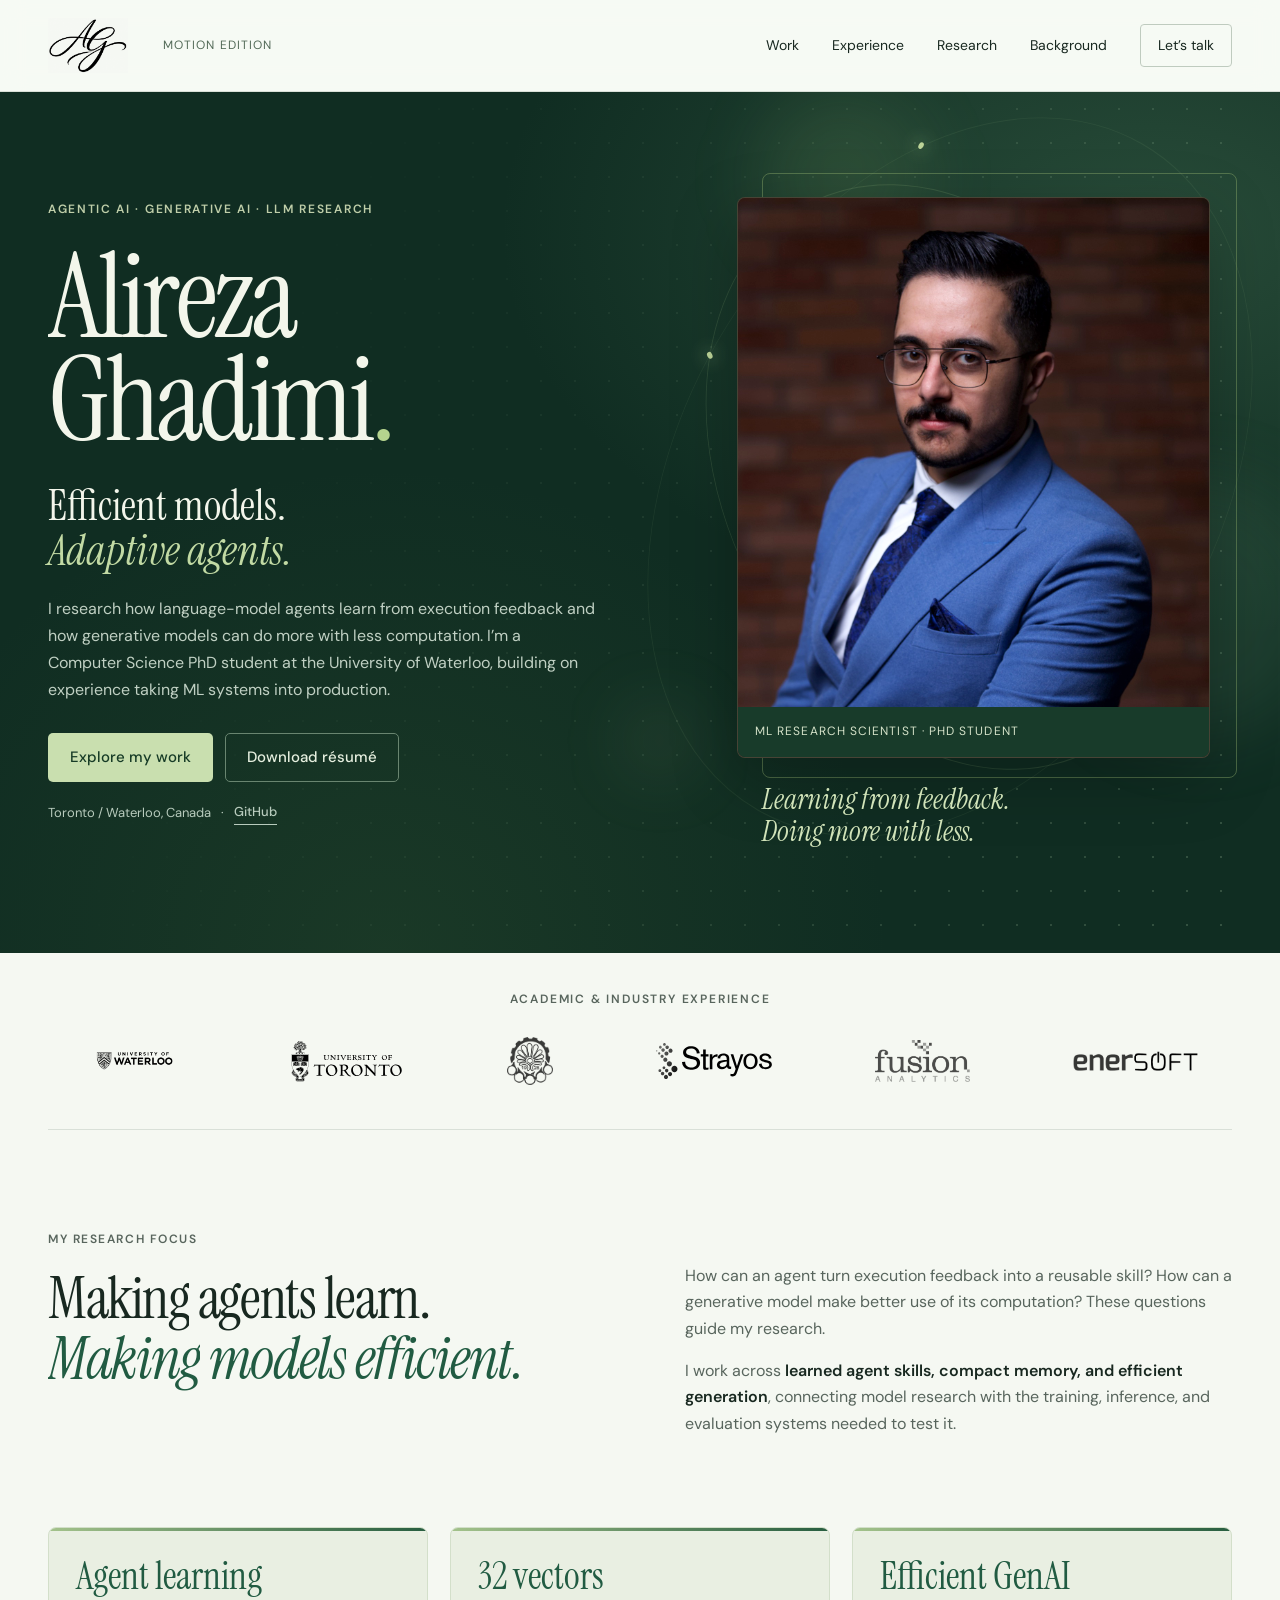
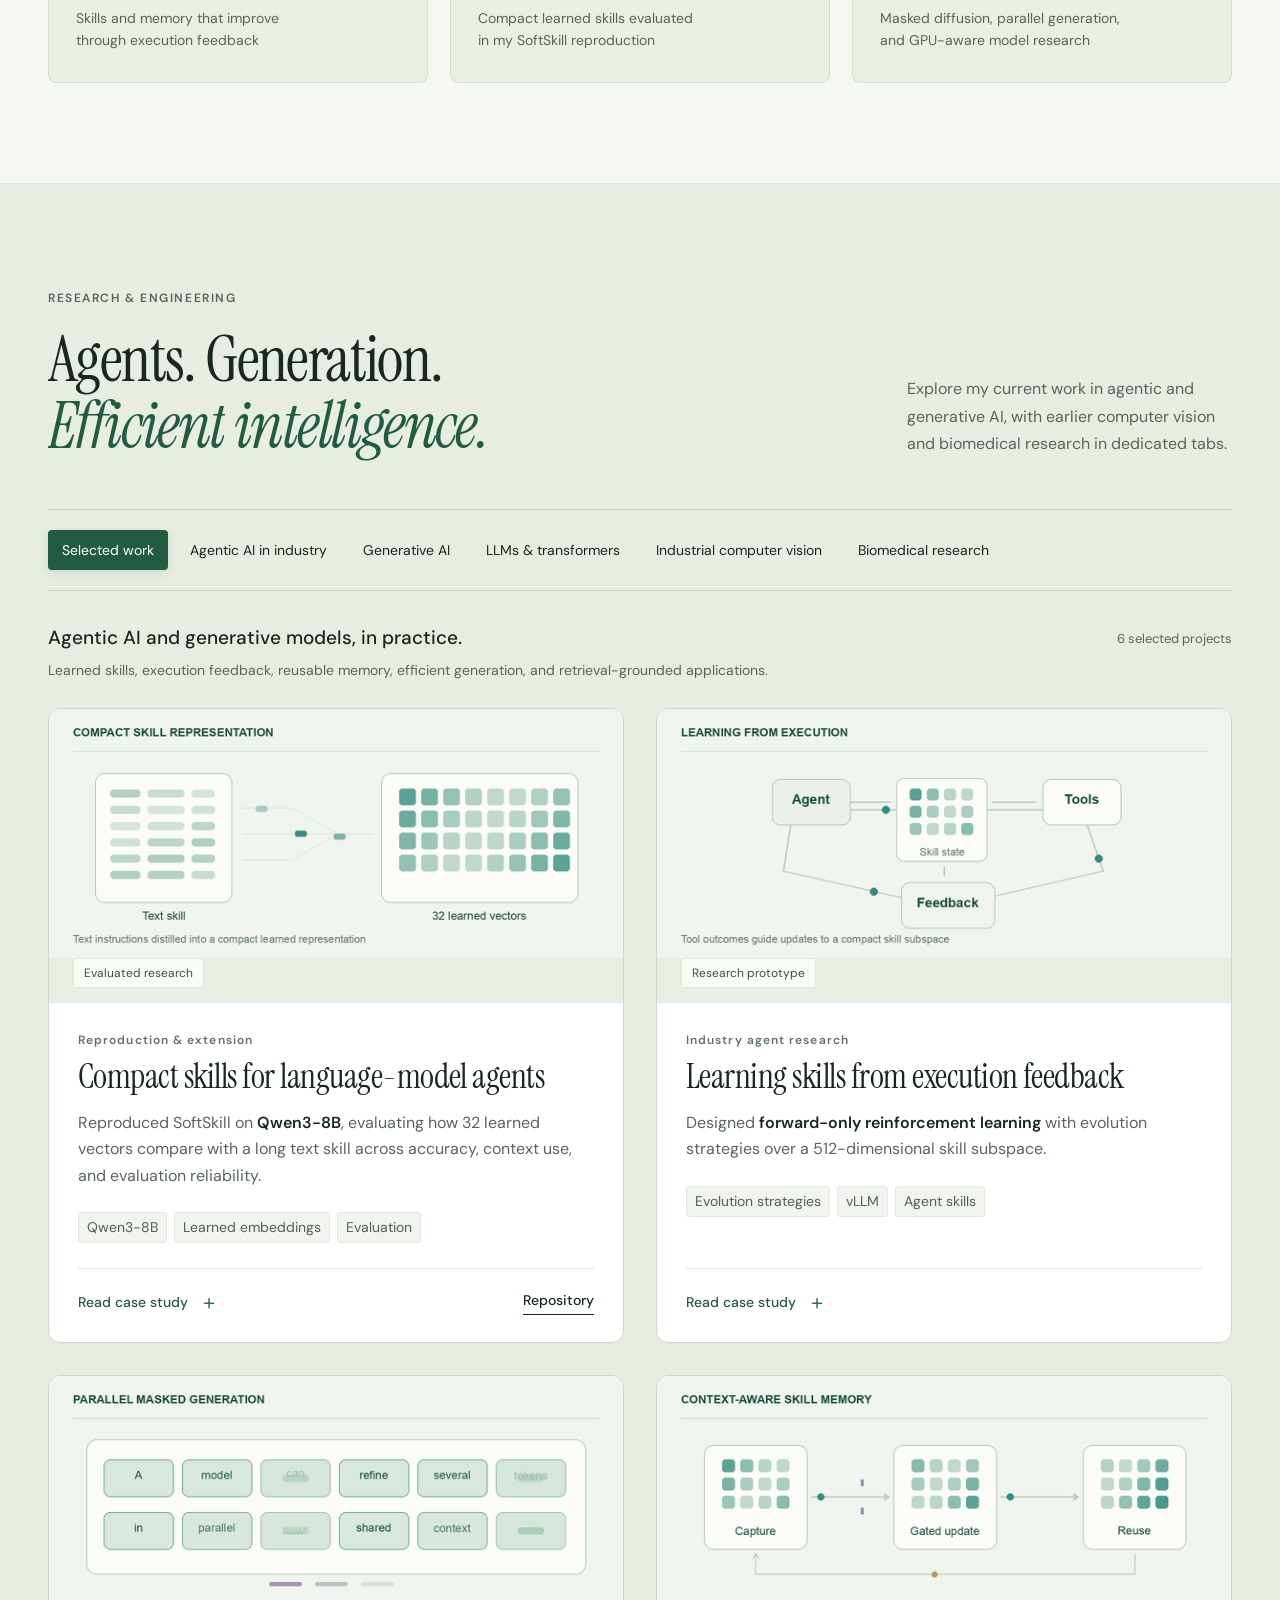
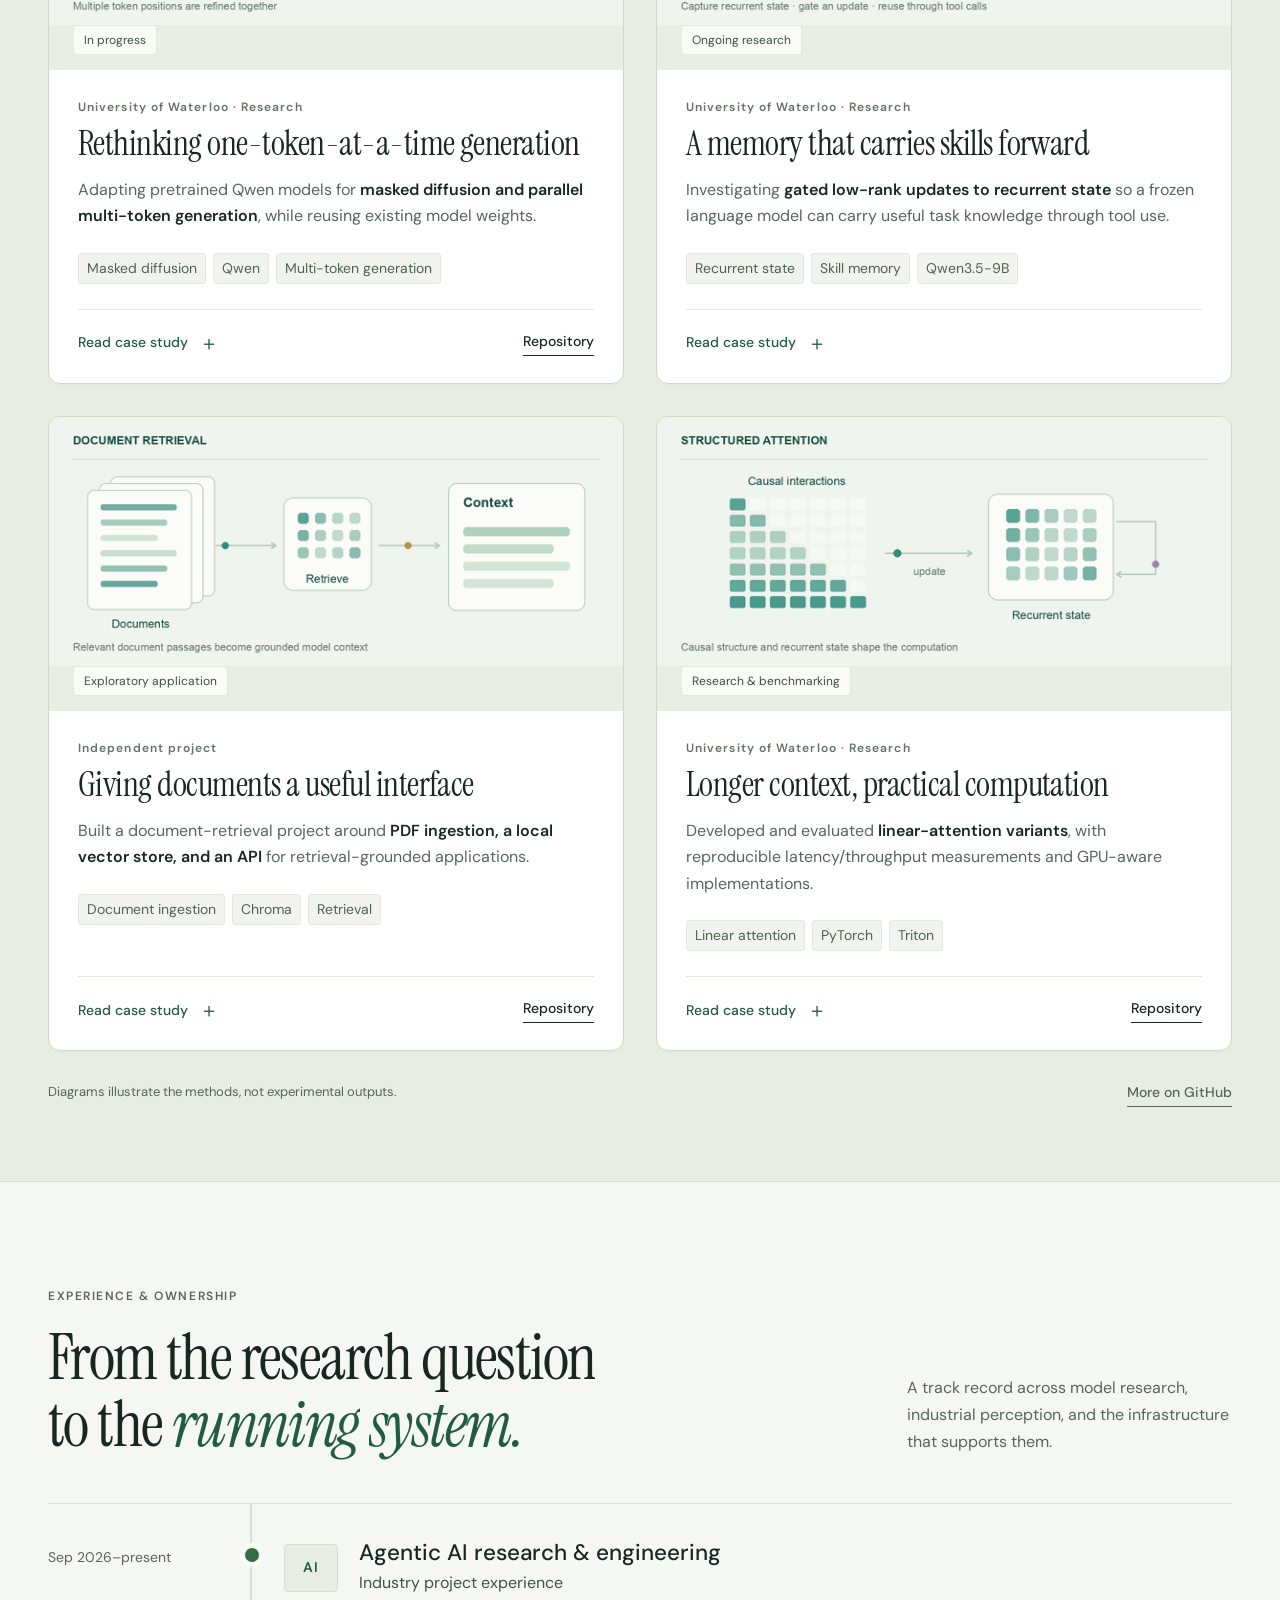
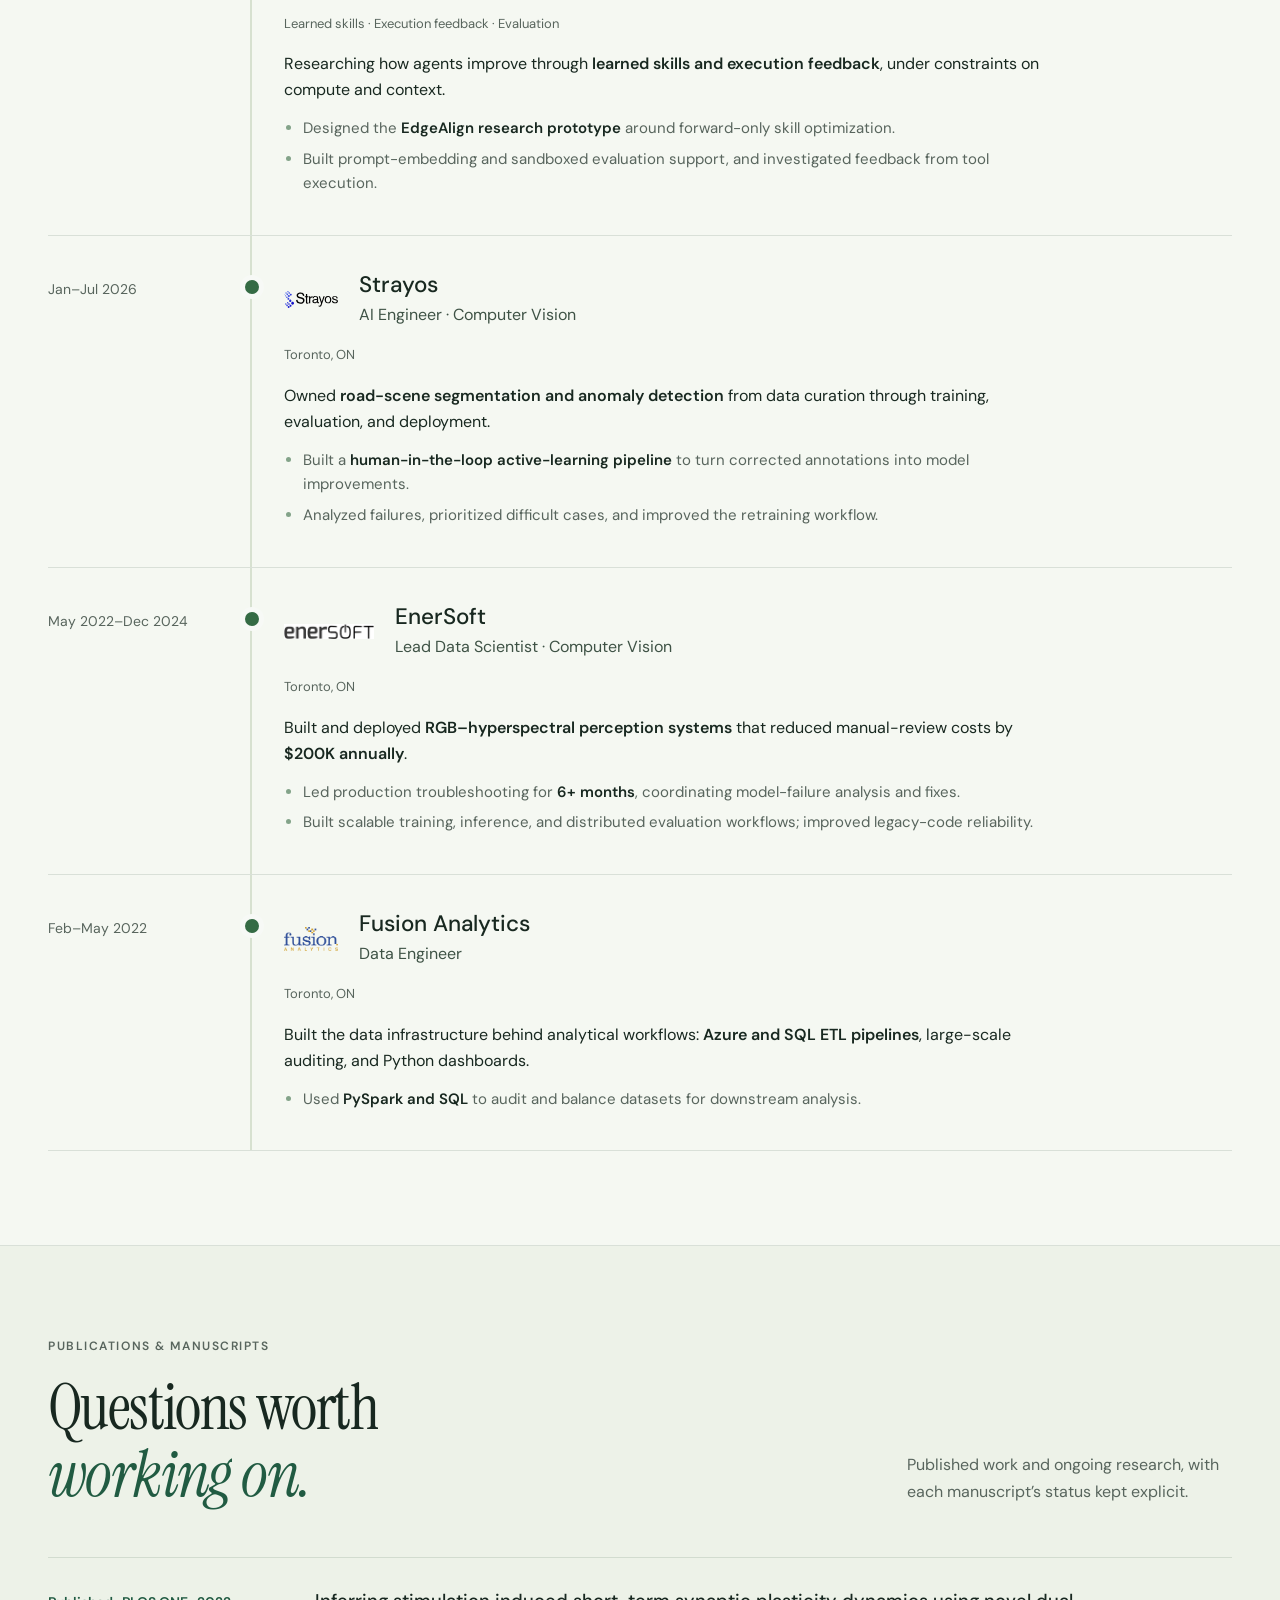
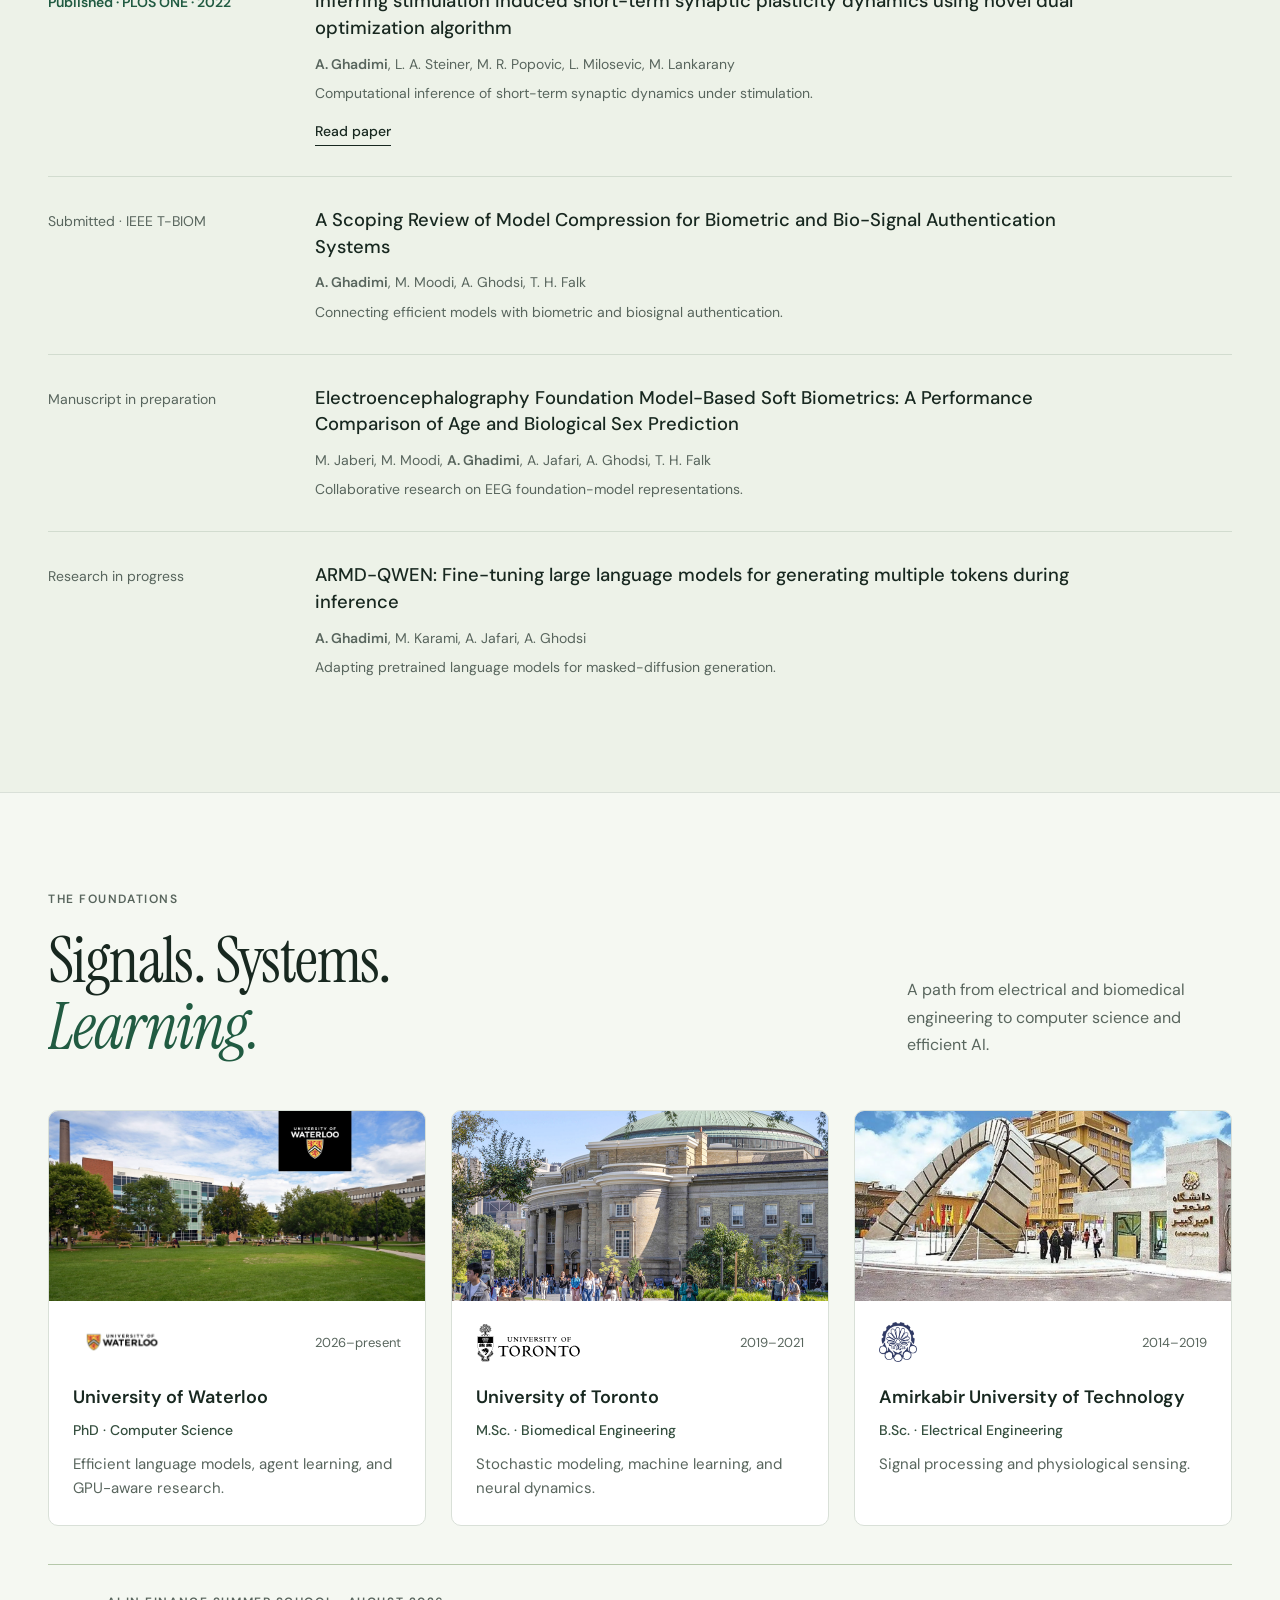
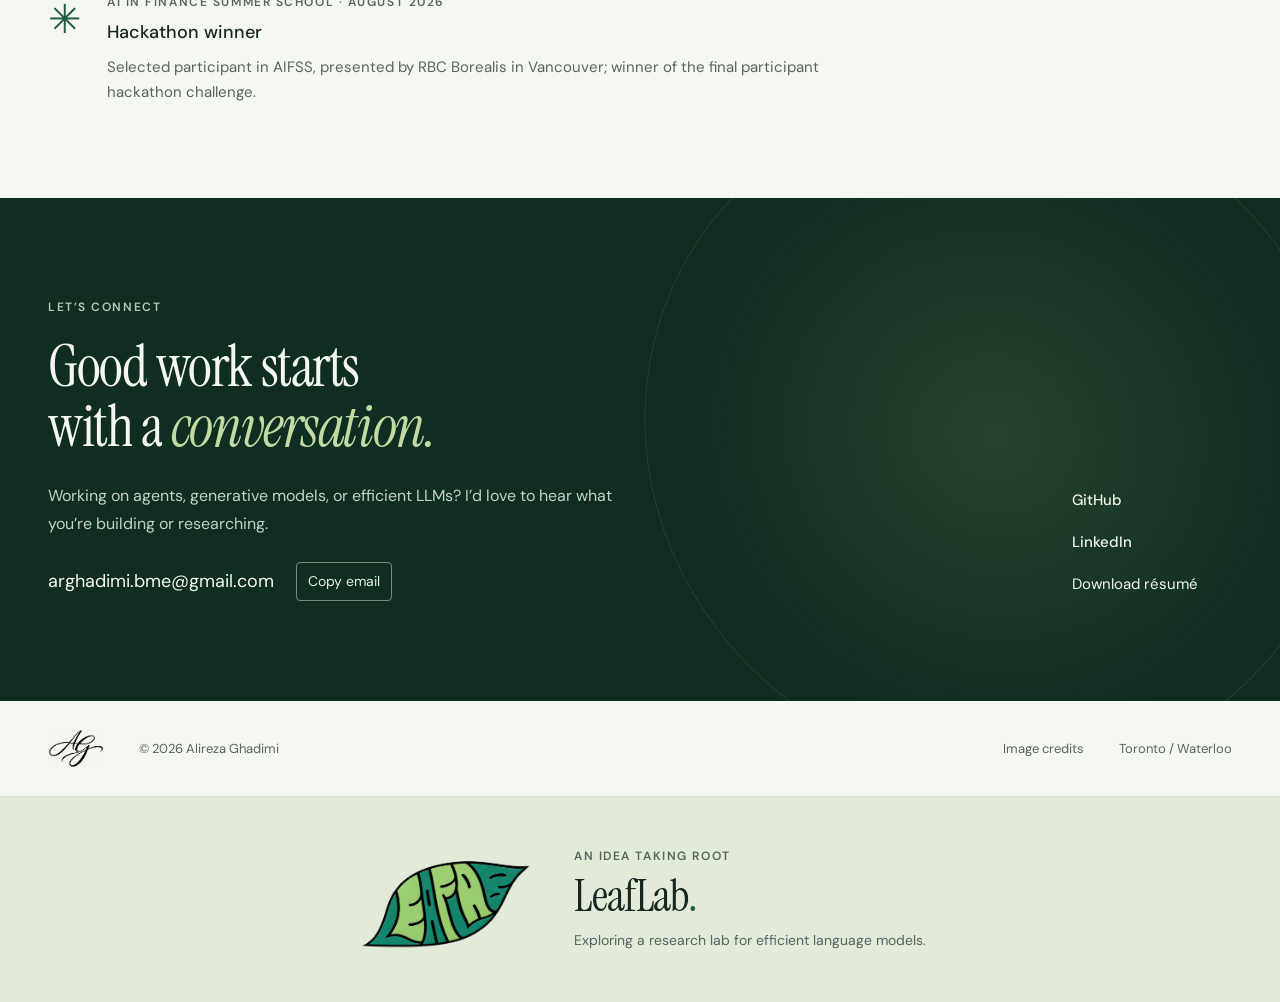
==== commit 3f7d6407: "Use the original AG signature for portfolio link previews" ====
--- a/animated/index.html
+++ b/animated/index.html
@@ -1,6 +1,13 @@
 <!doctype html>
 <html lang="en"><head><meta charset="utf-8"><meta name="robots" content="noindex">
-<title>Alireza Ghadimi</title><link rel="canonical" href="https://alireza-ghadimi.github.io/">
+<title>Alireza Ghadimi</title><meta property="og:image" content="https://alireza-ghadimi.github.io/assets/ag-signature-preview.png">
+<meta property="og:image:type" content="image/png">
+<meta property="og:image:width" content="1200">
+<meta property="og:image:height" content="630">
+<meta property="og:image:alt" content="Alireza Ghadimi’s calligraphic AG initials">
+<meta name="twitter:card" content="summary_large_image">
+<meta name="twitter:image" content="https://alireza-ghadimi.github.io/assets/ag-signature-preview.png">
+<meta name="twitter:image:alt" content="Alireza Ghadimi’s calligraphic AG initials"><link rel="canonical" href="https://alireza-ghadimi.github.io/">
 <script>location.replace("../" + location.search + location.hash);</script>
 <meta http-equiv="refresh" content="0; url=../"></head>
 <body><a href="../">Continue to the portfolio</a></body></html>
